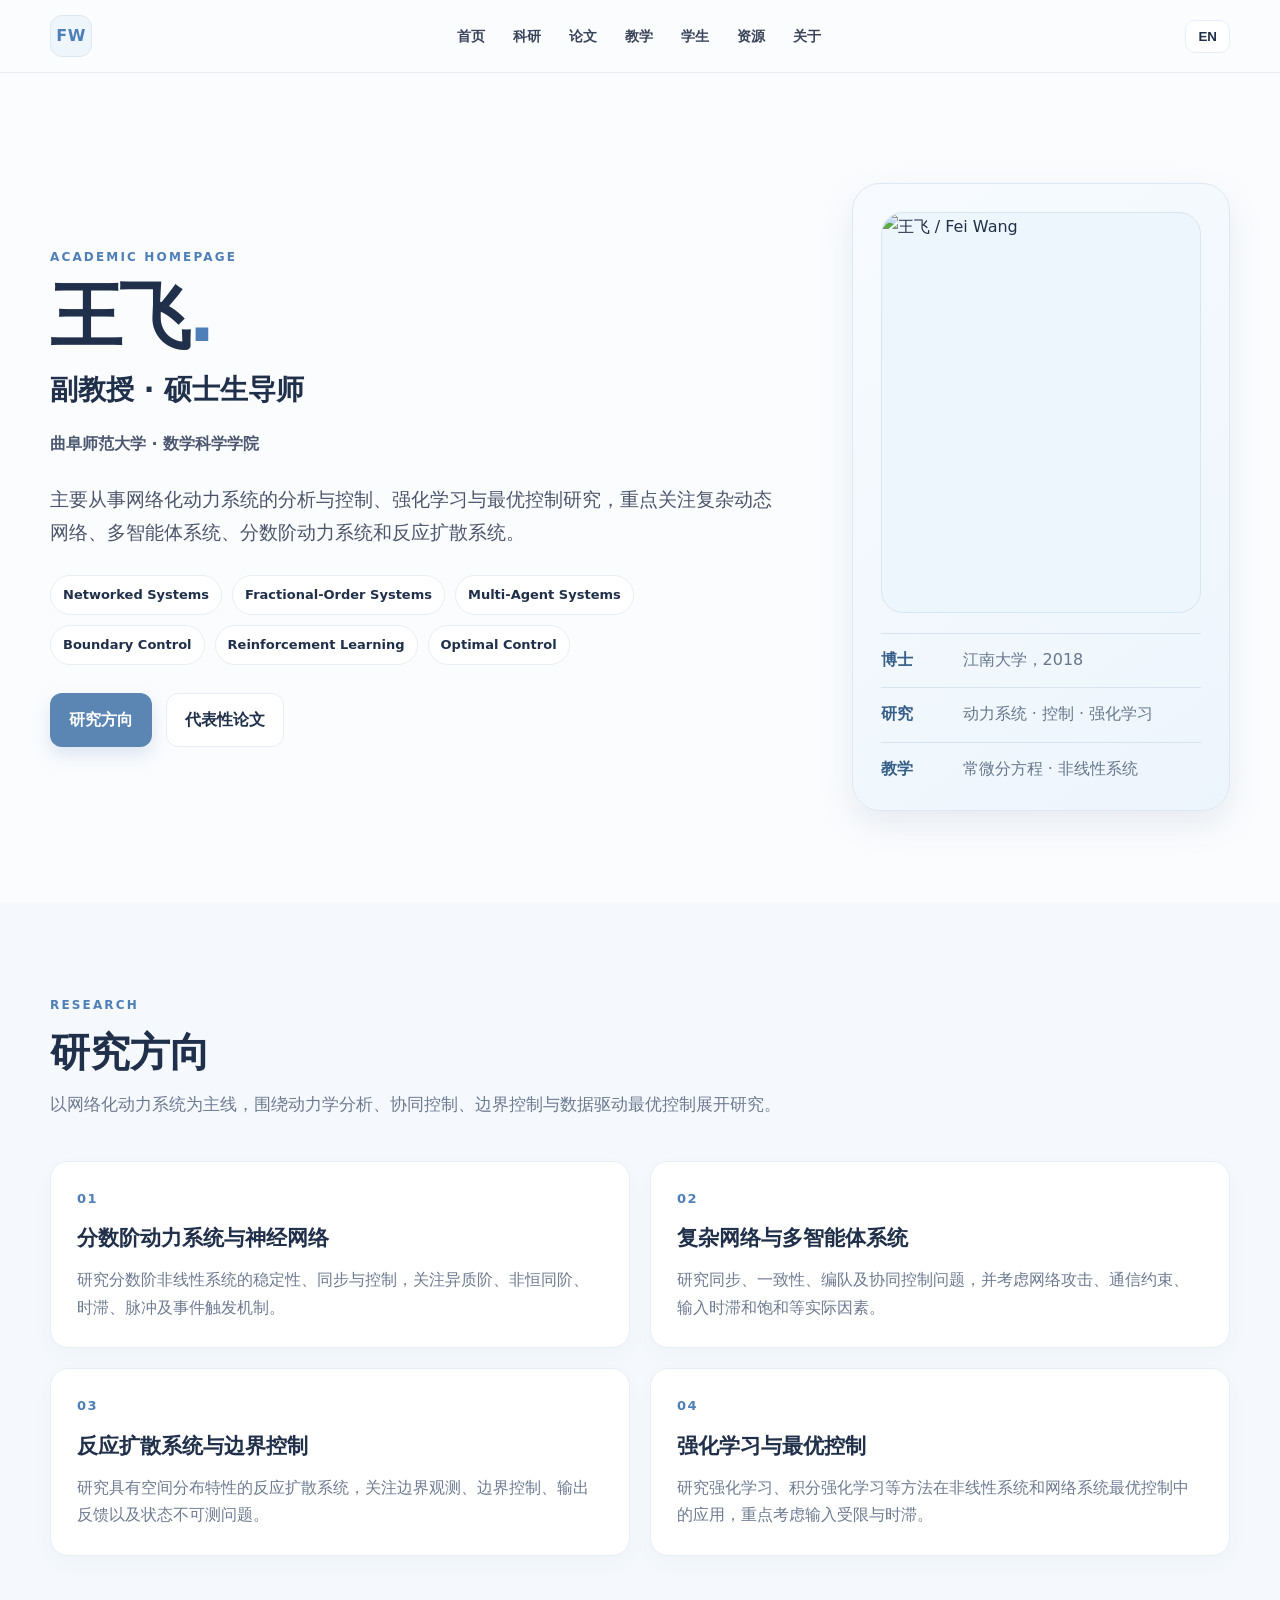
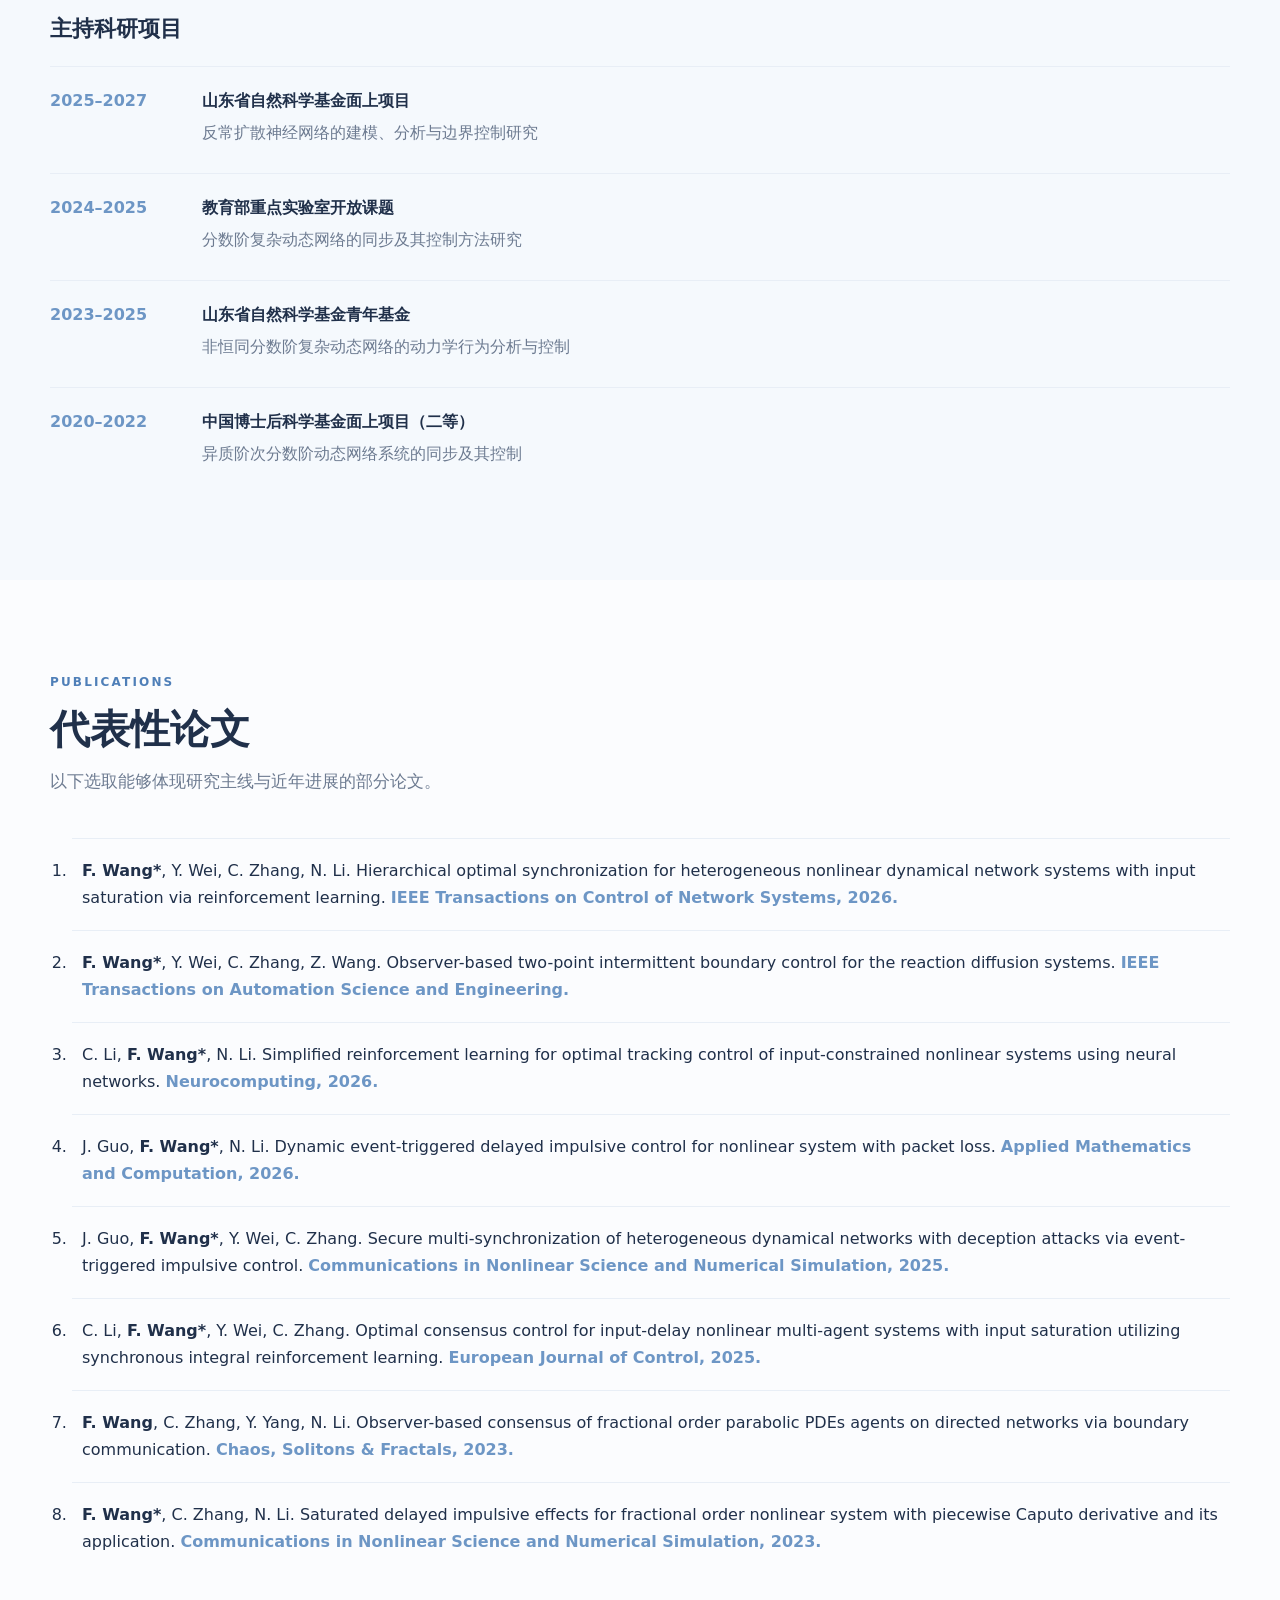
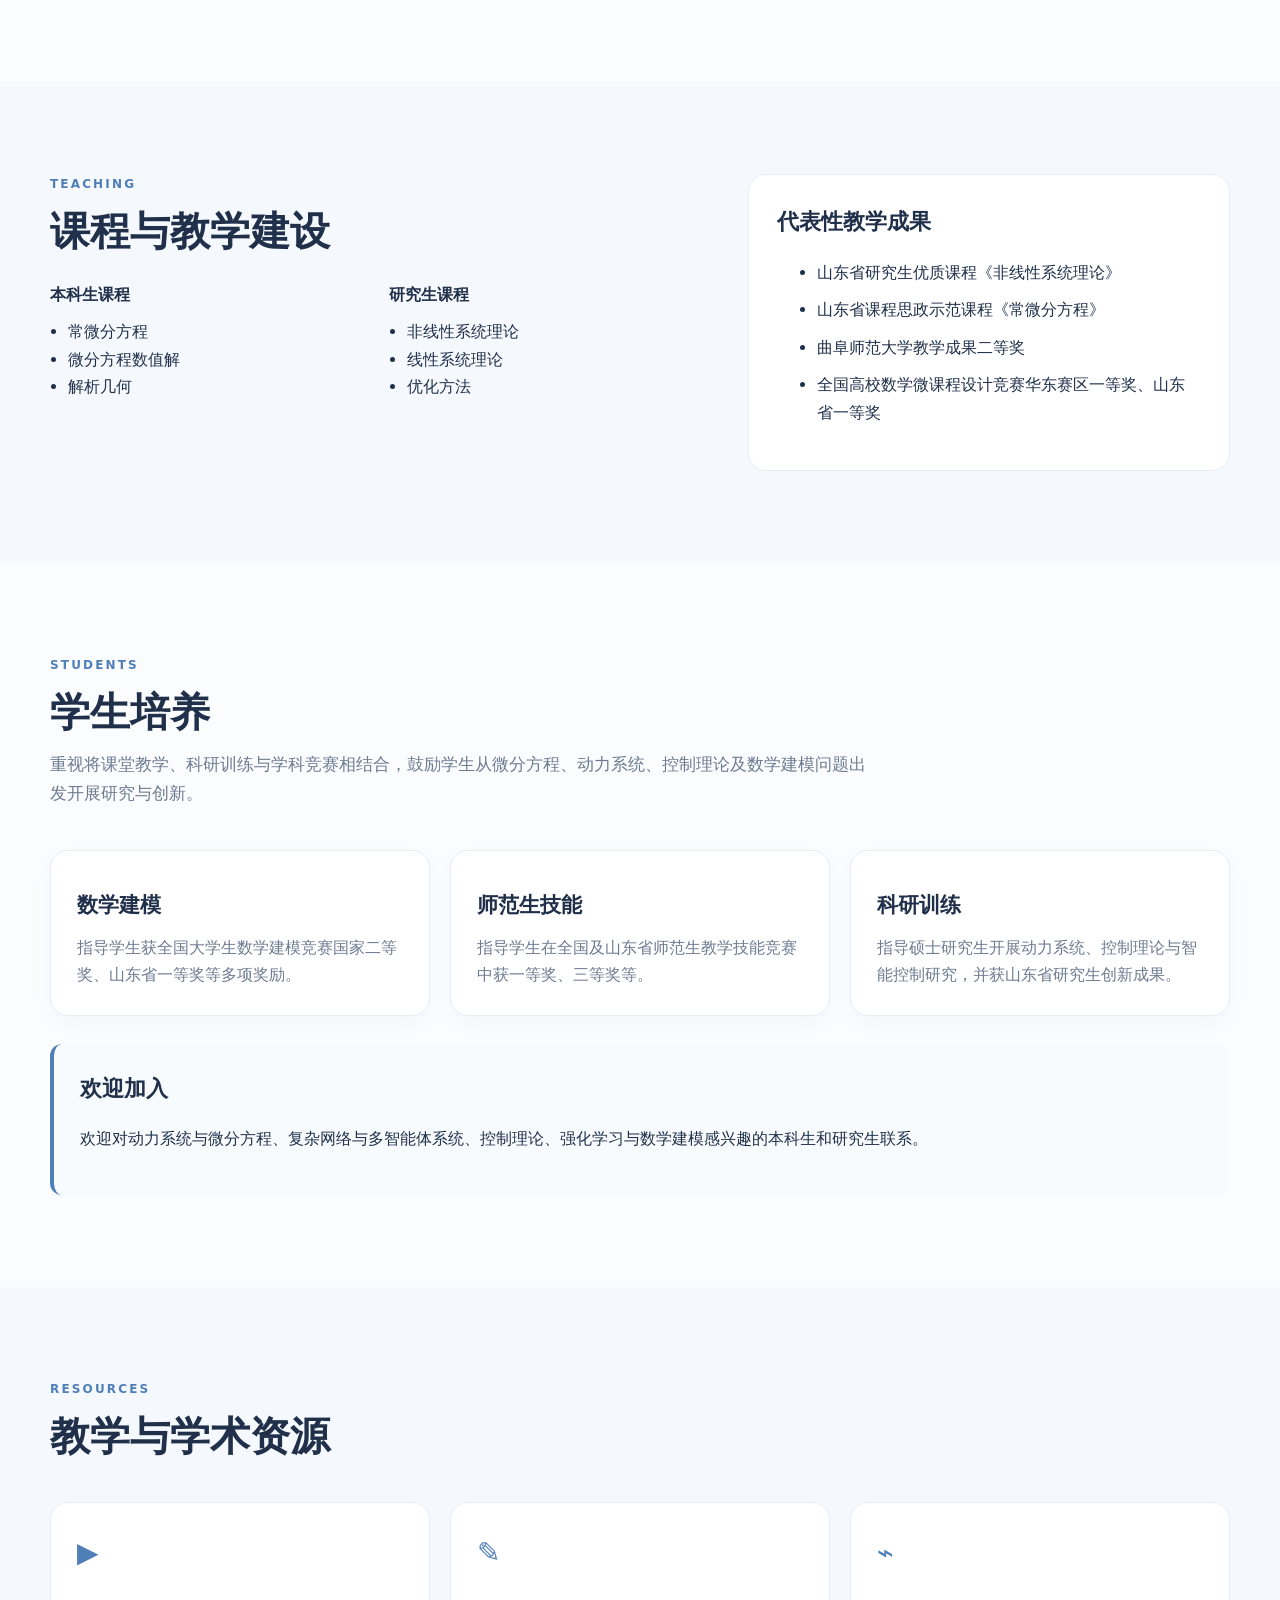
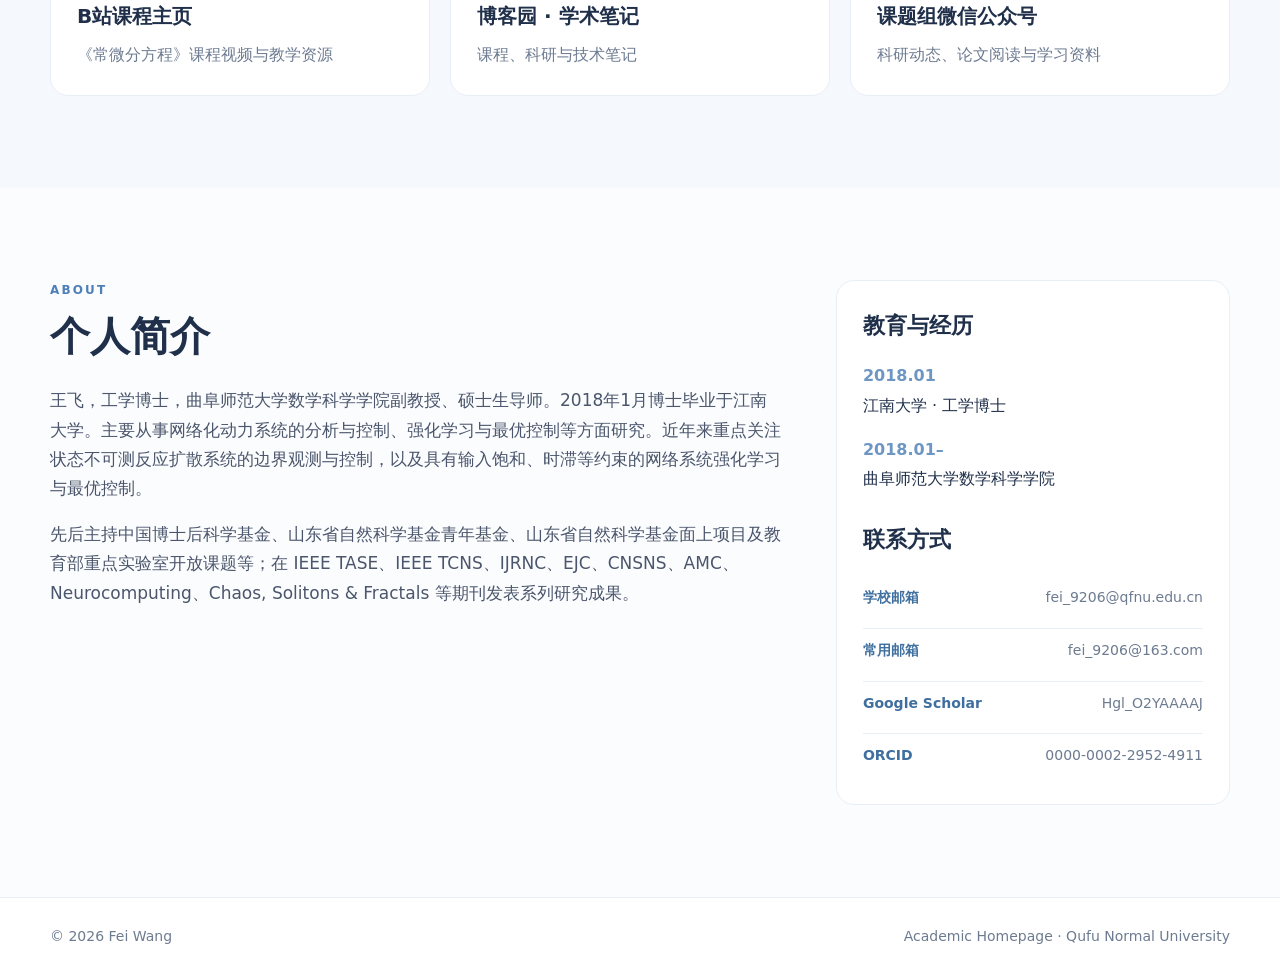
==== index.html @ 02f459d4 "Add files via upload" ====
<!DOCTYPE html>
<html lang="zh-CN">
<head>
  <meta charset="UTF-8" />
  <meta name="viewport" content="width=device-width, initial-scale=1.0" />
  <meta name="description" content="王飞（Fei Wang）个人学术主页，曲阜师范大学数学科学学院副教授、硕士生导师。研究方向包括网络化动力系统、分数阶系统、多智能体系统、反应扩散系统、强化学习与最优控制。" />
  <title>王飞 | Fei Wang — Academic Homepage</title>
  <link rel="stylesheet" href="style.css" />
</head>
<body>
  <header class="site-header">
    <div class="container nav-wrap">
      <a class="brand" href="#home">FW</a>
      <nav class="nav" id="nav">
        <a href="#home" data-zh="首页" data-en="Home">首页</a>
        <a href="#research" data-zh="科研" data-en="Research">科研</a>
        <a href="#publications" data-zh="论文" data-en="Publications">论文</a>
        <a href="#teaching" data-zh="教学" data-en="Teaching">教学</a>
        <a href="#students" data-zh="学生" data-en="Students">学生</a>
        <a href="#resources" data-zh="资源" data-en="Resources">资源</a>
        <a href="#about" data-zh="关于" data-en="About">关于</a>
      </nav>
      <div class="nav-actions">
        <button id="langBtn" class="lang-btn" aria-label="Switch language">EN</button>
        <button id="menuBtn" class="menu-btn" aria-label="Open menu">☰</button>
      </div>
    </div>
  </header>

  <main>
    <section id="home" class="hero section">
      <div class="container hero-grid">
        <div class="hero-copy">
          <div class="eyebrow" data-zh="Academic Homepage" data-en="Academic Homepage">Academic Homepage</div>
          <h1><span data-zh="王飞" data-en="Fei Wang">王飞</span><span class="dot">.</span></h1>
          <h2 data-zh="副教授 · 硕士生导师" data-en="Associate Professor · Master Supervisor">副教授 · 硕士生导师</h2>
          <p class="affiliation" data-zh="曲阜师范大学 · 数学科学学院" data-en="School of Mathematical Sciences · Qufu Normal University">曲阜师范大学 · 数学科学学院</p>
          <p class="lead" data-zh="主要从事网络化动力系统的分析与控制、强化学习与最优控制研究，重点关注复杂动态网络、多智能体系统、分数阶动力系统和反应扩散系统。" data-en="Research on analysis and control of networked dynamical systems, reinforcement learning, and optimal control, with emphasis on complex networks, multi-agent systems, fractional-order systems, and reaction-diffusion systems.">主要从事网络化动力系统的分析与控制、强化学习与最优控制研究，重点关注复杂动态网络、多智能体系统、分数阶动力系统和反应扩散系统。</p>
          <div class="tag-list">
            <span>Networked Systems</span><span>Fractional-Order Systems</span><span>Multi-Agent Systems</span><span>Boundary Control</span><span>Reinforcement Learning</span><span>Optimal Control</span>
          </div>
          <div class="hero-actions">
            <a class="btn primary" href="#research" data-zh="研究方向" data-en="Research">研究方向</a>
            <a class="btn ghost" href="#publications" data-zh="代表性论文" data-en="Selected Publications">代表性论文</a>
          </div>
        </div>
        <aside class="profile-card">
          <div class="portrait-wrap">
            <img class="portrait" src="assets/portrait.png" alt="王飞 / Fei Wang" />
          </div>
          <div class="quick-info">
            <div><strong data-zh="博士" data-en="Ph.D.">博士</strong><span data-zh="江南大学，2018" data-en="Jiangnan University, 2018">江南大学，2018</span></div>
            <div><strong data-zh="研究" data-en="Research">研究</strong><span data-zh="动力系统 · 控制 · 强化学习" data-en="Dynamics · Control · RL">动力系统 · 控制 · 强化学习</span></div>
            <div><strong data-zh="教学" data-en="Teaching">教学</strong><span data-zh="常微分方程 · 非线性系统" data-en="ODE · Nonlinear Systems">常微分方程 · 非线性系统</span></div>
          </div>
        </aside>
      </div>
    </section>

    <section id="research" class="section alt">
      <div class="container">
        <div class="section-head">
          <div class="eyebrow" data-zh="Research" data-en="Research">Research</div>
          <h3 data-zh="研究方向" data-en="Research Areas">研究方向</h3>
          <p data-zh="以网络化动力系统为主线，围绕动力学分析、协同控制、边界控制与数据驱动最优控制展开研究。" data-en="A unified research program centered on networked dynamical systems, spanning dynamical analysis, cooperative control, boundary control, and data-driven optimal control.">以网络化动力系统为主线，围绕动力学分析、协同控制、边界控制与数据驱动最优控制展开研究。</p>
        </div>
        <div class="cards research-cards">
          <article class="card"><div class="num">01</div><h4 data-zh="分数阶动力系统与神经网络" data-en="Fractional-Order Systems & Neural Networks">分数阶动力系统与神经网络</h4><p data-zh="研究分数阶非线性系统的稳定性、同步与控制，关注异质阶、非恒同阶、时滞、脉冲及事件触发机制。" data-en="Stability, synchronization and control of fractional-order nonlinear systems, including heterogeneous orders, delays, impulsive effects and event-triggered mechanisms.">研究分数阶非线性系统的稳定性、同步与控制，关注异质阶、非恒同阶、时滞、脉冲及事件触发机制。</p></article>
          <article class="card"><div class="num">02</div><h4 data-zh="复杂网络与多智能体系统" data-en="Complex Networks & Multi-Agent Systems">复杂网络与多智能体系统</h4><p data-zh="研究同步、一致性、编队及协同控制问题，并考虑网络攻击、通信约束、输入时滞和饱和等实际因素。" data-en="Synchronization, consensus, formation and cooperative control under cyber attacks, communication constraints, input delays and saturation.">研究同步、一致性、编队及协同控制问题，并考虑网络攻击、通信约束、输入时滞和饱和等实际因素。</p></article>
          <article class="card"><div class="num">03</div><h4 data-zh="反应扩散系统与边界控制" data-en="Reaction-Diffusion Systems & Boundary Control">反应扩散系统与边界控制</h4><p data-zh="研究具有空间分布特性的反应扩散系统，关注边界观测、边界控制、输出反馈以及状态不可测问题。" data-en="Boundary observation, control and output feedback for spatially distributed reaction-diffusion systems with unavailable states.">研究具有空间分布特性的反应扩散系统，关注边界观测、边界控制、输出反馈以及状态不可测问题。</p></article>
          <article class="card"><div class="num">04</div><h4 data-zh="强化学习与最优控制" data-en="Reinforcement Learning & Optimal Control">强化学习与最优控制</h4><p data-zh="研究强化学习、积分强化学习等方法在非线性系统和网络系统最优控制中的应用，重点考虑输入受限与时滞。" data-en="Reinforcement and integral reinforcement learning for optimal control of nonlinear and networked systems with practical constraints.">研究强化学习、积分强化学习等方法在非线性系统和网络系统最优控制中的应用，重点考虑输入受限与时滞。</p></article>
        </div>

        <div class="projects-block">
          <h4 data-zh="主持科研项目" data-en="Selected Projects as PI">主持科研项目</h4>
          <div class="timeline">
            <div class="timeline-item"><span>2025–2027</span><div><strong data-zh="山东省自然科学基金面上项目" data-en="Natural Science Foundation of Shandong Province (General Program)">山东省自然科学基金面上项目</strong><p data-zh="反常扩散神经网络的建模、分析与边界控制研究" data-en="Modeling, analysis and boundary control of anomalous-diffusion neural networks">反常扩散神经网络的建模、分析与边界控制研究</p></div></div>
            <div class="timeline-item"><span>2024–2025</span><div><strong data-zh="教育部重点实验室开放课题" data-en="Open Project of a MOE Key Laboratory">教育部重点实验室开放课题</strong><p data-zh="分数阶复杂动态网络的同步及其控制方法研究" data-en="Synchronization and control of fractional-order complex dynamical networks">分数阶复杂动态网络的同步及其控制方法研究</p></div></div>
            <div class="timeline-item"><span>2023–2025</span><div><strong data-zh="山东省自然科学基金青年基金" data-en="Natural Science Foundation of Shandong Province (Youth Program)">山东省自然科学基金青年基金</strong><p data-zh="非恒同分数阶复杂动态网络的动力学行为分析与控制" data-en="Dynamics and control of nonidentical fractional-order complex dynamical networks">非恒同分数阶复杂动态网络的动力学行为分析与控制</p></div></div>
            <div class="timeline-item"><span>2020–2022</span><div><strong data-zh="中国博士后科学基金面上项目（二等）" data-en="China Postdoctoral Science Foundation (General Program)">中国博士后科学基金面上项目（二等）</strong><p data-zh="异质阶次分数阶动态网络系统的同步及其控制" data-en="Synchronization and control of heterogeneous-order fractional dynamical networks">异质阶次分数阶动态网络系统的同步及其控制</p></div></div>
          </div>
        </div>
      </div>
    </section>

    <section id="publications" class="section">
      <div class="container">
        <div class="section-head">
          <div class="eyebrow" data-zh="Publications" data-en="Publications">Publications</div>
          <h3 data-zh="代表性论文" data-en="Selected Publications">代表性论文</h3>
          <p data-zh="以下选取能够体现研究主线与近年进展的部分论文。" data-en="A selected set of publications highlighting the main research trajectory and recent developments.">以下选取能够体现研究主线与近年进展的部分论文。</p>
        </div>
        <ol class="pub-list">
          <li><strong>F. Wang*</strong>, Y. Wei, C. Zhang, N. Li. <em>Hierarchical optimal synchronization for heterogeneous nonlinear dynamical network systems with input saturation via reinforcement learning.</em> <span>IEEE Transactions on Control of Network Systems, 2026.</span></li>
          <li><strong>F. Wang*</strong>, Y. Wei, C. Zhang, Z. Wang. <em>Observer-based two-point intermittent boundary control for the reaction diffusion systems.</em> <span>IEEE Transactions on Automation Science and Engineering.</span></li>
          <li>C. Li, <strong>F. Wang*</strong>, N. Li. <em>Simplified reinforcement learning for optimal tracking control of input-constrained nonlinear systems using neural networks.</em> <span>Neurocomputing, 2026.</span></li>
          <li>J. Guo, <strong>F. Wang*</strong>, N. Li. <em>Dynamic event-triggered delayed impulsive control for nonlinear system with packet loss.</em> <span>Applied Mathematics and Computation, 2026.</span></li>
          <li>J. Guo, <strong>F. Wang*</strong>, Y. Wei, C. Zhang. <em>Secure multi-synchronization of heterogeneous dynamical networks with deception attacks via event-triggered impulsive control.</em> <span>Communications in Nonlinear Science and Numerical Simulation, 2025.</span></li>
          <li>C. Li, <strong>F. Wang*</strong>, Y. Wei, C. Zhang. <em>Optimal consensus control for input-delay nonlinear multi-agent systems with input saturation utilizing synchronous integral reinforcement learning.</em> <span>European Journal of Control, 2025.</span></li>
          <li><strong>F. Wang</strong>, C. Zhang, Y. Yang, N. Li. <em>Observer-based consensus of fractional order parabolic PDEs agents on directed networks via boundary communication.</em> <span>Chaos, Solitons & Fractals, 2023.</span></li>
          <li><strong>F. Wang*</strong>, C. Zhang, N. Li. <em>Saturated delayed impulsive effects for fractional order nonlinear system with piecewise Caputo derivative and its application.</em> <span>Communications in Nonlinear Science and Numerical Simulation, 2023.</span></li>
        </ol>
      </div>
    </section>

    <section id="teaching" class="section alt">
      <div class="container teaching-grid">
        <div>
          <div class="section-head compact"><div class="eyebrow" data-zh="Teaching" data-en="Teaching">Teaching</div><h3 data-zh="课程与教学建设" data-en="Courses & Teaching Development">课程与教学建设</h3></div>
          <div class="course-columns">
            <div><h4 data-zh="本科生课程" data-en="Undergraduate">本科生课程</h4><ul><li data-zh="常微分方程" data-en="Ordinary Differential Equations">常微分方程</li><li data-zh="微分方程数值解" data-en="Numerical Methods for Differential Equations">微分方程数值解</li><li data-zh="解析几何" data-en="Analytic Geometry">解析几何</li></ul></div>
            <div><h4 data-zh="研究生课程" data-en="Graduate">研究生课程</h4><ul><li data-zh="非线性系统理论" data-en="Nonlinear Systems Theory">非线性系统理论</li><li data-zh="线性系统理论" data-en="Linear Systems Theory">线性系统理论</li><li data-zh="优化方法" data-en="Optimization Methods">优化方法</li></ul></div>
          </div>
        </div>
        <div class="highlight-panel">
          <h4 data-zh="代表性教学成果" data-en="Selected Teaching Achievements">代表性教学成果</h4>
          <ul>
            <li data-zh="山东省研究生优质课程《非线性系统理论》" data-en="Shandong Provincial High-Quality Graduate Course: Nonlinear Systems Theory">山东省研究生优质课程《非线性系统理论》</li>
            <li data-zh="山东省课程思政示范课程《常微分方程》" data-en="Shandong Provincial Curriculum Ideological and Political Education Demonstration Course: Ordinary Differential Equations">山东省课程思政示范课程《常微分方程》</li>
            <li data-zh="曲阜师范大学教学成果二等奖" data-en="Second Prize, Teaching Achievement Award, Qufu Normal University">曲阜师范大学教学成果二等奖</li>
            <li data-zh="全国高校数学微课程设计竞赛华东赛区一等奖、山东省一等奖" data-en="First Prize, East China Division & Shandong Province, National College Mathematics Micro-Course Design Competition">全国高校数学微课程设计竞赛华东赛区一等奖、山东省一等奖</li>
          </ul>
        </div>
      </div>
    </section>

    <section id="students" class="section">
      <div class="container">
        <div class="section-head"><div class="eyebrow" data-zh="Students" data-en="Students">Students</div><h3 data-zh="学生培养" data-en="Student Mentoring">学生培养</h3><p data-zh="重视将课堂教学、科研训练与学科竞赛相结合，鼓励学生从微分方程、动力系统、控制理论及数学建模问题出发开展研究与创新。" data-en="Student mentoring integrates coursework, research training and competitions, encouraging students to explore problems in differential equations, dynamical systems, control theory and mathematical modeling.">重视将课堂教学、科研训练与学科竞赛相结合，鼓励学生从微分方程、动力系统、控制理论及数学建模问题出发开展研究与创新。</p></div>
        <div class="cards student-cards">
          <article class="card"><h4 data-zh="数学建模" data-en="Mathematical Modeling">数学建模</h4><p data-zh="指导学生获全国大学生数学建模竞赛国家二等奖、山东省一等奖等多项奖励。" data-en="Supervised students receiving national and provincial awards in the China Undergraduate Mathematical Contest in Modeling.">指导学生获全国大学生数学建模竞赛国家二等奖、山东省一等奖等多项奖励。</p></article>
          <article class="card"><h4 data-zh="师范生技能" data-en="Teaching Skills">师范生技能</h4><p data-zh="指导学生在全国及山东省师范生教学技能竞赛中获一等奖、三等奖等。" data-en="Supervised students receiving awards in national and Shandong teaching-skills competitions for normal-university students.">指导学生在全国及山东省师范生教学技能竞赛中获一等奖、三等奖等。</p></article>
          <article class="card"><h4 data-zh="科研训练" data-en="Research Training">科研训练</h4><p data-zh="指导硕士研究生开展动力系统、控制理论与智能控制研究，并获山东省研究生创新成果。" data-en="Mentoring graduate students in dynamical systems, control theory and intelligent control, including a Shandong graduate innovation achievement.">指导硕士研究生开展动力系统、控制理论与智能控制研究，并获山东省研究生创新成果。</p></article>
        </div>
        <div class="prospective">
          <h4 data-zh="欢迎加入" data-en="Prospective Students">欢迎加入</h4>
          <p data-zh="欢迎对动力系统与微分方程、复杂网络与多智能体系统、控制理论、强化学习与数学建模感兴趣的本科生和研究生联系。" data-en="Undergraduate and graduate students interested in dynamical systems, differential equations, complex networks, multi-agent systems, control theory, reinforcement learning and mathematical modeling are welcome to get in touch.">欢迎对动力系统与微分方程、复杂网络与多智能体系统、控制理论、强化学习与数学建模感兴趣的本科生和研究生联系。</p>
        </div>
      </div>
    </section>

    <section id="resources" class="section alt">
      <div class="container">
        <div class="section-head"><div class="eyebrow" data-zh="Resources" data-en="Resources">Resources</div><h3 data-zh="教学与学术资源" data-en="Teaching & Academic Resources">教学与学术资源</h3></div>
        <div class="resource-grid">
          <a class="resource-card" href="https://space.bilibili.com/259471343" target="_blank" rel="noopener"><div class="resource-icon">▶</div><h4 data-zh="B站课程主页" data-en="Bilibili Course Page">B站课程主页</h4><p data-zh="《常微分方程》课程视频与教学资源" data-en="Ordinary Differential Equations course videos and teaching resources">《常微分方程》课程视频与教学资源</p></a>
          <a class="resource-card" href="https://www.cnblogs.com/wf920615/" target="_blank" rel="noopener"><div class="resource-icon">✎</div><h4 data-zh="博客园 · 学术笔记" data-en="Cnblogs · Academic Notes">博客园 · 学术笔记</h4><p data-zh="课程、科研与技术笔记" data-en="Teaching, research and technical notes">课程、科研与技术笔记</p></a>
          <button class="resource-card button-card" id="qrBtn"><div class="resource-icon">⌁</div><h4 data-zh="课题组微信公众号" data-en="Research Group WeChat">课题组微信公众号</h4><p data-zh="科研动态、论文阅读与学习资料" data-en="Group news, paper reading and learning materials">科研动态、论文阅读与学习资料</p></button>
        </div>
      </div>
    </section>

    <section id="about" class="section">
      <div class="container about-grid">
        <div>
          <div class="section-head compact"><div class="eyebrow" data-zh="About" data-en="About">About</div><h3 data-zh="个人简介" data-en="Biography">个人简介</h3></div>
          <p data-zh="王飞，工学博士，曲阜师范大学数学科学学院副教授、硕士生导师。2018年1月博士毕业于江南大学。主要从事网络化动力系统的分析与控制、强化学习与最优控制等方面研究。近年来重点关注状态不可测反应扩散系统的边界观测与控制，以及具有输入饱和、时滞等约束的网络系统强化学习与最优控制。" data-en="Fei Wang received his Ph.D. degree in Engineering from Jiangnan University in January 2018. He is currently an Associate Professor and Master Supervisor with the School of Mathematical Sciences, Qufu Normal University. His research focuses on analysis and control of networked dynamical systems, reinforcement learning and optimal control, with recent emphasis on observer-based boundary control of reaction-diffusion systems with unavailable states and reinforcement-learning-based optimal control under input constraints and delays.">王飞，工学博士，曲阜师范大学数学科学学院副教授、硕士生导师。2018年1月博士毕业于江南大学。主要从事网络化动力系统的分析与控制、强化学习与最优控制等方面研究。近年来重点关注状态不可测反应扩散系统的边界观测与控制，以及具有输入饱和、时滞等约束的网络系统强化学习与最优控制。</p>
          <p data-zh="先后主持中国博士后科学基金、山东省自然科学基金青年基金、山东省自然科学基金面上项目及教育部重点实验室开放课题等；在 IEEE TASE、IEEE TCNS、IJRNC、EJC、CNSNS、AMC、Neurocomputing、Chaos, Solitons & Fractals 等期刊发表系列研究成果。" data-en="He has served as PI for projects supported by the China Postdoctoral Science Foundation, the Natural Science Foundation of Shandong Province, and a MOE Key Laboratory. His work has appeared in IEEE TASE, IEEE TCNS, IJRNC, EJC, CNSNS, AMC, Neurocomputing, Chaos, Solitons & Fractals, and other journals.">先后主持中国博士后科学基金、山东省自然科学基金青年基金、山东省自然科学基金面上项目及教育部重点实验室开放课题等；在 IEEE TASE、IEEE TCNS、IJRNC、EJC、CNSNS、AMC、Neurocomputing、Chaos, Solitons & Fractals 等期刊发表系列研究成果。</p>
        </div>
        <aside class="about-side">
          <h4 data-zh="教育与经历" data-en="Education & Experience">教育与经历</h4>
          <div class="mini-timeline"><div><span>2018.01</span><p data-zh="江南大学 · 工学博士" data-en="Ph.D. in Engineering · Jiangnan University">江南大学 · 工学博士</p></div><div><span>2018.01–</span><p data-zh="曲阜师范大学数学科学学院" data-en="School of Mathematical Sciences, Qufu Normal University">曲阜师范大学数学科学学院</p></div></div>
          <h4 data-zh="联系方式" data-en="Contact">联系方式</h4>
          <div class="contact-list">
            <a href="mailto:fei_9206@qfnu.edu.cn"><strong data-zh="学校邮箱" data-en="University Email">学校邮箱</strong><span>fei_9206@qfnu.edu.cn</span></a>
            <a href="mailto:fei_9206@163.com"><strong data-zh="常用邮箱" data-en="Email">常用邮箱</strong><span>fei_9206@163.com</span></a>
            <a href="https://scholar.google.com/citations?user=Hgl_O2YAAAAJ&hl=zh-CN" target="_blank" rel="noopener"><strong>Google Scholar</strong><span>Hgl_O2YAAAAJ</span></a>
            <a href="https://orcid.org/0000-0002-2952-4911" target="_blank" rel="noopener"><strong>ORCID</strong><span>0000-0002-2952-4911</span></a>
          </div>
        </aside>
      </div>
    </section>
  </main>

  <footer class="footer">
    <div class="container footer-row">
      <span>© <span id="year"></span> Fei Wang</span>
      <span data-zh="Academic Homepage · Qufu Normal University" data-en="Academic Homepage · Qufu Normal University">Academic Homepage · Qufu Normal University</span>
    </div>
  </footer>

  <div id="qrModal" class="modal" aria-hidden="true">
    <div class="modal-backdrop" data-close="true"></div>
    <div class="modal-card" role="dialog" aria-modal="true" aria-labelledby="qrTitle">
      <button class="modal-close" id="modalClose" aria-label="Close">×</button>
      <h4 id="qrTitle" data-zh="课题组微信公众号" data-en="Research Group WeChat">课题组微信公众号</h4>
      <img src="assets/wechat_qr.png" alt="课题组微信公众号二维码" />
      <p data-zh="微信扫码关注" data-en="Scan with WeChat to follow">微信扫码关注</p>
    </div>
  </div>

  <script src="script.js"></script>
</body>
</html>
---- style.css ----
:root{--bg:#fbfcfe;--surface:#ffffff;--text:#20304a;--muted:#6d7b91;--line:#e8eef6;--accent:#4f7fb8;--accent2:#6d96c5;--soft:#eef5fb;--soft2:#f6f9fd;--shadow:0 14px 34px rgba(53,89,128,.10);--radius:18px;--max:1180px}
*{box-sizing:border-box}html{scroll-behavior:smooth}body{margin:0;font-family:Inter,"PingFang SC","Microsoft YaHei",system-ui,-apple-system,BlinkMacSystemFont,"Segoe UI",sans-serif;color:var(--text);background:var(--bg);line-height:1.72}a{text-decoration:none;color:inherit}.container{width:min(var(--max),calc(100% - 40px));margin:auto}.site-header{position:sticky;top:0;z-index:50;background:rgba(251,252,254,.92);backdrop-filter:blur(12px);border-bottom:1px solid rgba(230,233,240,.8)}.nav-wrap{height:72px;display:flex;align-items:center;justify-content:space-between}.brand{display:grid;place-items:center;width:42px;height:42px;border-radius:12px;background:var(--soft);color:var(--accent);border:1px solid #dce8f4;font-weight:800;letter-spacing:.5px}.nav{display:flex;gap:28px;font-size:14px;font-weight:600}.nav a{color:#39445a;position:relative}.nav a:after{content:"";position:absolute;left:0;right:100%;bottom:-8px;height:2px;background:var(--accent);transition:.2s}.nav a:hover:after{right:0}.nav-actions{display:flex;align-items:center;gap:10px}.lang-btn,.menu-btn{border:1px solid var(--line);background:#fff;border-radius:10px;padding:8px 12px;font-weight:700;color:var(--text);cursor:pointer}.menu-btn{display:none}.section{padding:92px 0}.alt{background:#f5f9fd}.hero{padding-top:110px}.hero-grid{display:grid;grid-template-columns:1.45fr .75fr;gap:70px;align-items:center}.eyebrow{text-transform:uppercase;letter-spacing:.18em;font-size:12px;font-weight:800;color:var(--accent);margin-bottom:12px}.hero h1{font-size:72px;line-height:1;margin:0 0 14px;letter-spacing:-.04em}.dot{color:var(--accent)}.hero h2{font-size:28px;margin:0 0 6px}.affiliation{font-weight:600;color:#4d5870}.lead{font-size:19px;color:#4b566c;max-width:800px;margin:26px 0}.tag-list{display:flex;flex-wrap:wrap;gap:10px}.tag-list span{padding:8px 12px;border:1px solid var(--line);background:#fff;border-radius:999px;font-size:13px;font-weight:600}.hero-actions{display:flex;gap:14px;margin-top:28px}.btn{display:inline-flex;align-items:center;justify-content:center;border-radius:12px;padding:12px 18px;font-weight:700;border:1px solid transparent}.btn.primary{background:#5b86b4;color:#fff;box-shadow:0 8px 18px rgba(79,127,184,.18)}.btn.ghost{border-color:var(--line);background:#fff}.profile-card{background:linear-gradient(145deg,#f7fbff,#edf5fc);border:1px solid #dce8f4;border-radius:28px;padding:28px;box-shadow:var(--shadow);color:var(--text)}.portrait-placeholder{height:300px;border-radius:22px;background:radial-gradient(circle at 30% 20%,#ffffff,#dfeefa 62%,#d3e5f5);display:grid;place-items:center;font-size:86px;font-weight:800;letter-spacing:-.06em;color:#5f86ad;border:1px solid #d7e6f3}.quick-info{margin-top:20px;display:grid;gap:14px}.quick-info div{display:grid;grid-template-columns:72px 1fr;gap:10px;padding-top:12px;border-top:1px solid #d7e4f0}.quick-info strong{color:#355f89}.quick-info span{color:#66778d}.section-head{max-width:820px;margin-bottom:42px}.section-head.compact{margin-bottom:26px}.section-head h3{font-size:40px;line-height:1.2;margin:0 0 14px}.section-head p{color:var(--muted);font-size:17px;margin:0}.cards{display:grid;gap:20px}.research-cards{grid-template-columns:repeat(2,1fr)}.card{background:#fff;border:1px solid var(--line);border-radius:var(--radius);padding:26px;box-shadow:0 8px 20px rgba(60,92,128,.035)}.card .num{font-weight:800;color:var(--accent);font-size:13px;letter-spacing:.12em}.card h4{font-size:21px;margin:10px 0}.card p{margin:0;color:var(--muted)}.projects-block{margin-top:54px}.projects-block h4,.highlight-panel h4,.prospective h4,.about-side h4{font-size:22px;margin:0 0 18px}.timeline{display:grid;gap:6px}.timeline-item{display:grid;grid-template-columns:130px 1fr;gap:22px;padding:20px 0;border-top:1px solid var(--line)}.timeline-item>span{font-weight:800;color:var(--accent2)}.timeline-item p{margin:5px 0 0;color:var(--muted)}.pub-list{display:grid;gap:0;padding-left:22px}.pub-list li{padding:18px 0 18px 10px;border-top:1px solid var(--line)}.pub-list em{font-style:normal}.pub-list span{color:var(--accent2);font-weight:700}.teaching-grid{display:grid;grid-template-columns:1.15fr .85fr;gap:46px;align-items:start}.course-columns{display:grid;grid-template-columns:1fr 1fr;gap:26px}.course-columns h4{margin:0 0 10px}.course-columns ul{margin:0;padding-left:18px}.highlight-panel{background:#fff;border:1px solid var(--line);border-radius:var(--radius);padding:28px}.highlight-panel li{margin:10px 0}.student-cards{grid-template-columns:repeat(3,1fr)}.prospective{margin-top:28px;padding:26px;border-left:4px solid var(--accent);background:#f8fbfe;border-radius:12px}.resource-grid{display:grid;grid-template-columns:repeat(3,1fr);gap:20px}.resource-card{border:1px solid var(--line);background:#fff;border-radius:var(--radius);padding:26px;text-align:left;cursor:pointer;transition:.2s;min-height:180px}.resource-card:hover{transform:translateY(-3px);box-shadow:var(--shadow)}.button-card{font:inherit;color:inherit}.resource-icon{font-size:28px;margin-bottom:22px;color:var(--accent)}.resource-card h4{font-size:20px;margin:0 0 8px}.resource-card p{margin:0;color:var(--muted)}.about-grid{display:grid;grid-template-columns:1.3fr .7fr;gap:54px}.about-grid>div>p{font-size:17px;color:#4b566c}.about-side{background:#fff;border:1px solid var(--line);border-radius:var(--radius);padding:26px;height:max-content}.mini-timeline{display:grid;gap:16px;margin-bottom:28px}.mini-timeline span{display:block;color:var(--accent2);font-weight:800}.mini-timeline p{margin:2px 0 0}.muted{color:var(--muted)}.footer{padding:26px 0;border-top:1px solid var(--line);background:#fff}.footer-row{display:flex;justify-content:space-between;color:var(--muted);font-size:14px}.modal{position:fixed;inset:0;display:none;z-index:100}.modal.open{display:grid;place-items:center}.modal-backdrop{position:absolute;inset:0;background:rgba(10,15,25,.58)}.modal-card{position:relative;background:#fff;border-radius:22px;padding:28px;width:min(420px,calc(100% - 36px));text-align:center;box-shadow:var(--shadow)}.modal-card img{width:100%;max-width:320px;border-radius:16px}.modal-close{position:absolute;right:14px;top:10px;border:0;background:transparent;font-size:28px;cursor:pointer}.modal-card h4{font-size:22px;margin:0 0 16px}.modal-card p{margin:12px 0 0;color:var(--muted)}
@media(max-width:900px){.nav{position:absolute;left:20px;right:20px;top:78px;display:none;flex-direction:column;background:#fff;padding:18px;border:1px solid var(--line);border-radius:14px;box-shadow:var(--shadow)}.nav.open{display:flex}.menu-btn{display:inline-block}.hero-grid,.teaching-grid,.about-grid{grid-template-columns:1fr}.profile-card{max-width:520px}.research-cards,.student-cards,.resource-grid{grid-template-columns:1fr}.hero h1{font-size:58px}.course-columns{grid-template-columns:1fr 1fr}.section{padding:72px 0}}
@media(max-width:560px){.container{width:min(var(--max),calc(100% - 28px))}.hero{padding-top:84px}.hero h1{font-size:48px}.hero h2{font-size:23px}.lead{font-size:17px}.section-head h3{font-size:32px}.course-columns{grid-template-columns:1fr}.timeline-item{grid-template-columns:1fr;gap:6px}.footer-row{flex-direction:column;gap:6px}.portrait-placeholder{height:240px}.nav-wrap{height:64px}}

.contact-list{display:grid;gap:10px}.contact-list a{display:grid;grid-template-columns:110px 1fr;gap:12px;padding:10px 0;border-top:1px solid var(--line)}.contact-list a:first-child{border-top:0}.contact-list strong{color:#3f6f9e}.contact-list span{color:var(--muted);overflow-wrap:anywhere}.contact-list a:hover span{color:var(--accent)}

/* Portrait */
.portrait-wrap{border-radius:22px;overflow:hidden;border:1px solid #d7e6f3;background:#eef6fd;aspect-ratio:4/5}
.portrait{display:block;width:100%;height:100%;object-fit:cover;object-position:center 36%}

/* About / contact refinements */
.about-side{min-width:0}
.contact-list{display:grid;gap:8px}
.contact-list a{display:flex;align-items:flex-start;justify-content:space-between;gap:18px;padding:11px 0;border-top:1px solid var(--line)}
.contact-list a:first-child{border-top:0}
.contact-list strong{flex:0 0 auto;color:#3f6f9e;font-size:14px;line-height:1.55}
.contact-list span{min-width:0;color:var(--muted);font-size:14px;line-height:1.55;text-align:right;overflow-wrap:anywhere;word-break:break-word}
.contact-list a:hover span{color:var(--accent)}

@media(max-width:1080px){
  .about-grid{grid-template-columns:1.12fr .88fr;gap:36px}
  .contact-list a{display:block}
  .contact-list strong{display:block;margin-bottom:2px}
  .contact-list span{text-align:left;display:block}
}
@media(max-width:900px){
  .about-grid{grid-template-columns:1fr}
  .about-side{max-width:none}
  .contact-list{grid-template-columns:repeat(2,minmax(0,1fr));gap:0 22px}
  .contact-list a{display:block}
  .contact-list a:nth-child(2){border-top:0}
}
@media(max-width:620px){
  .contact-list{grid-template-columns:1fr}
  .contact-list a:nth-child(2){border-top:1px solid var(--line)}
}
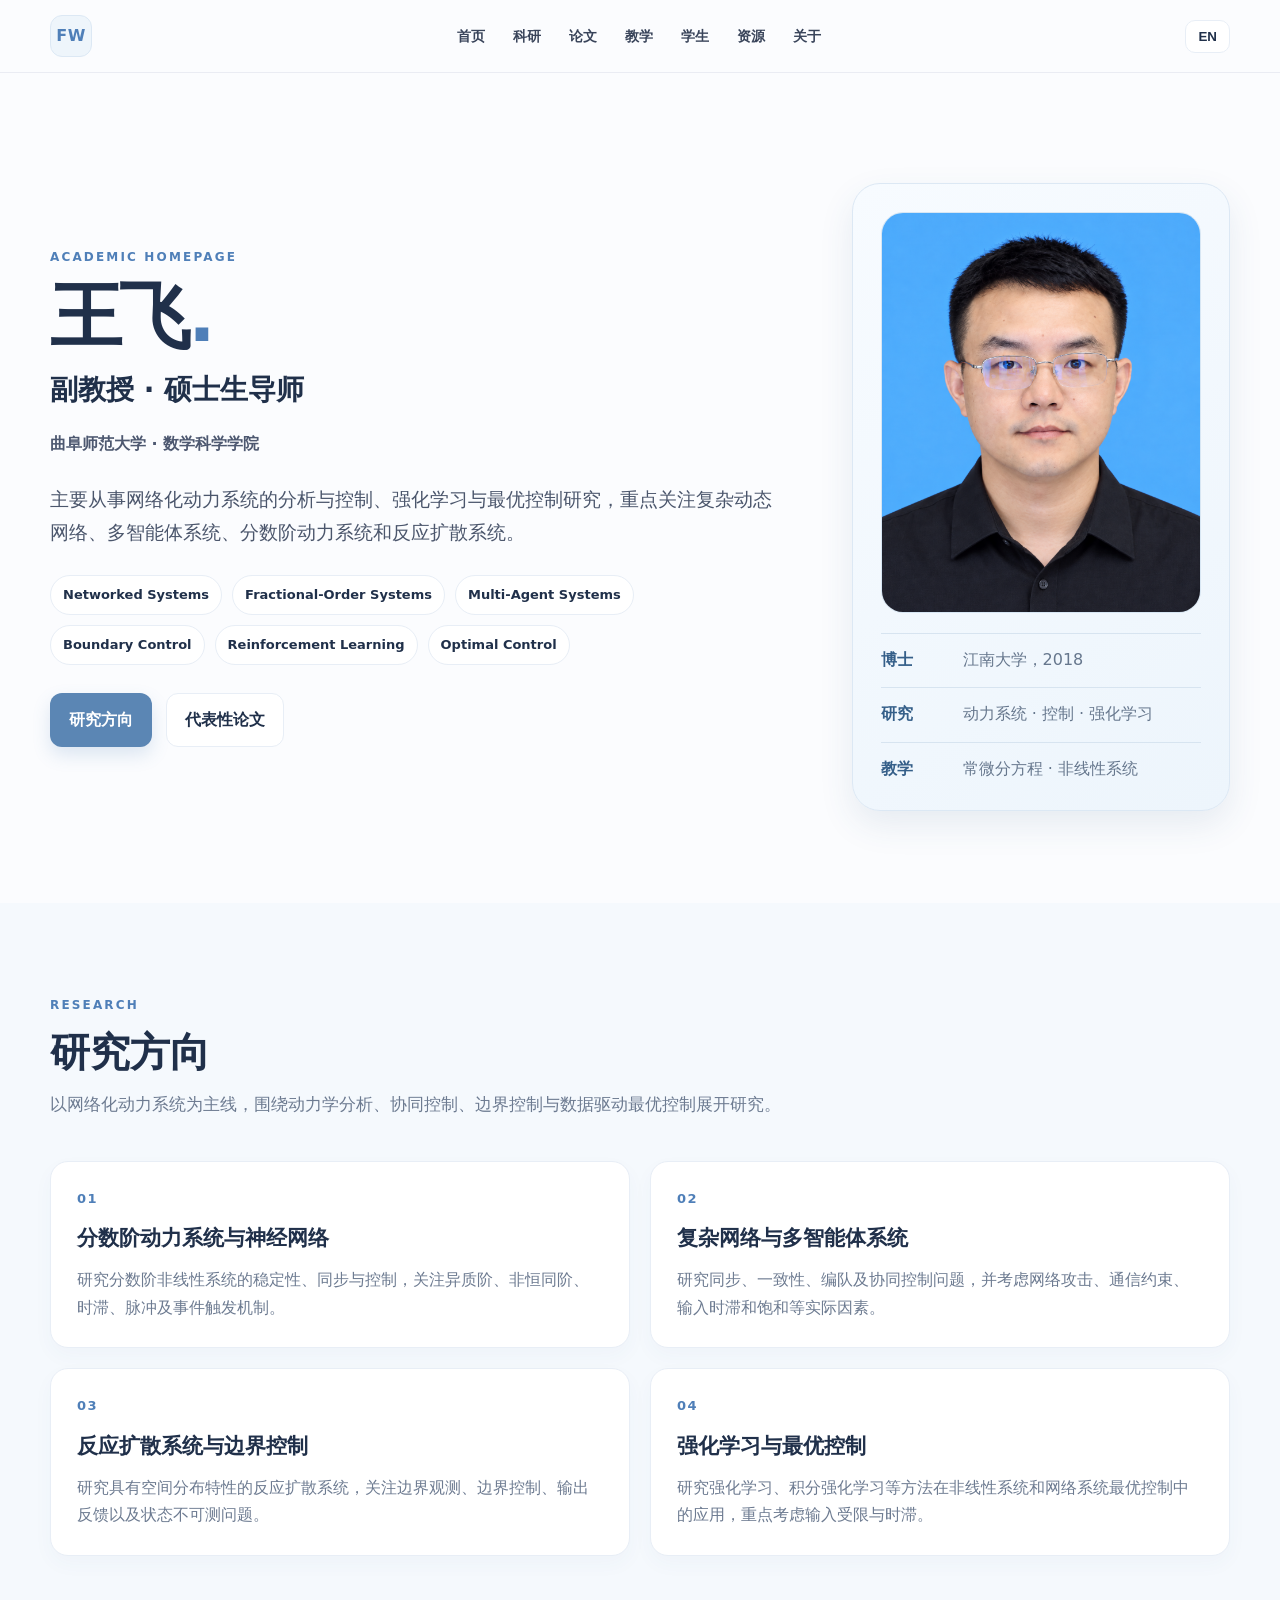
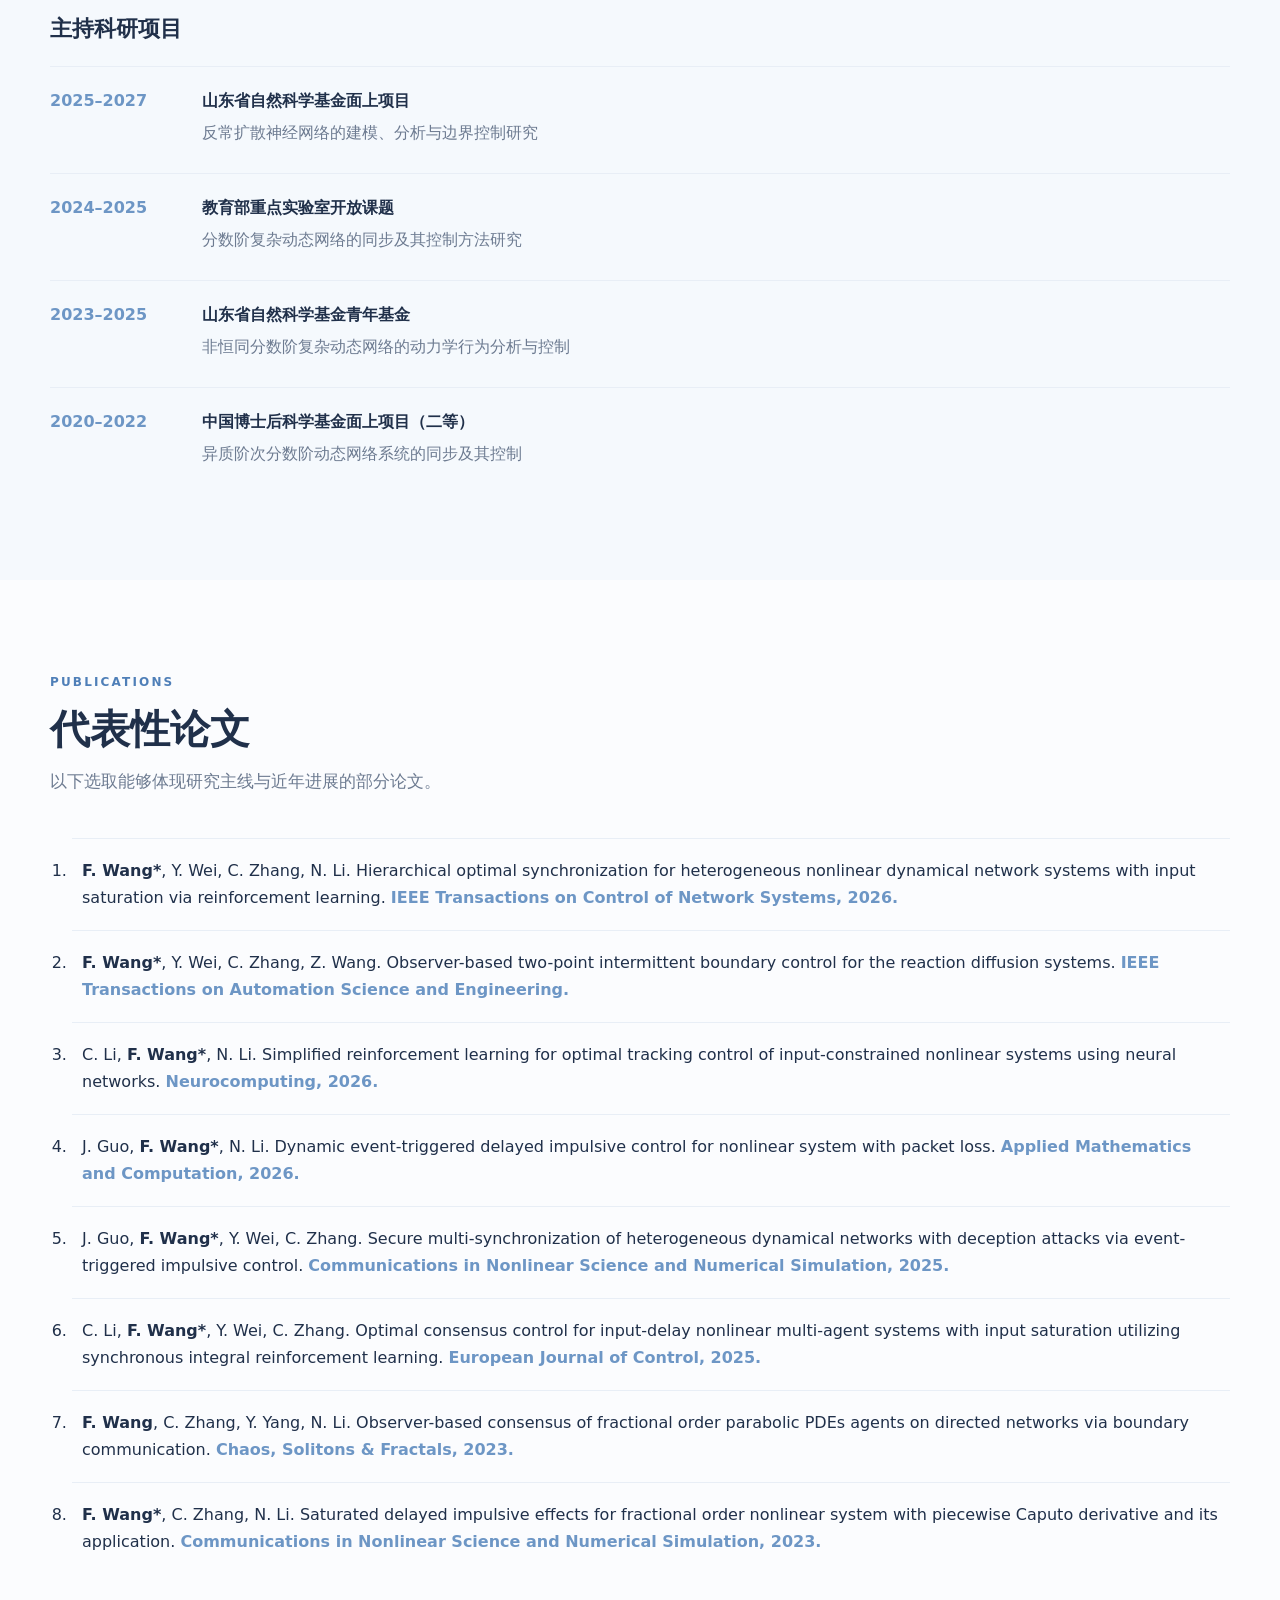
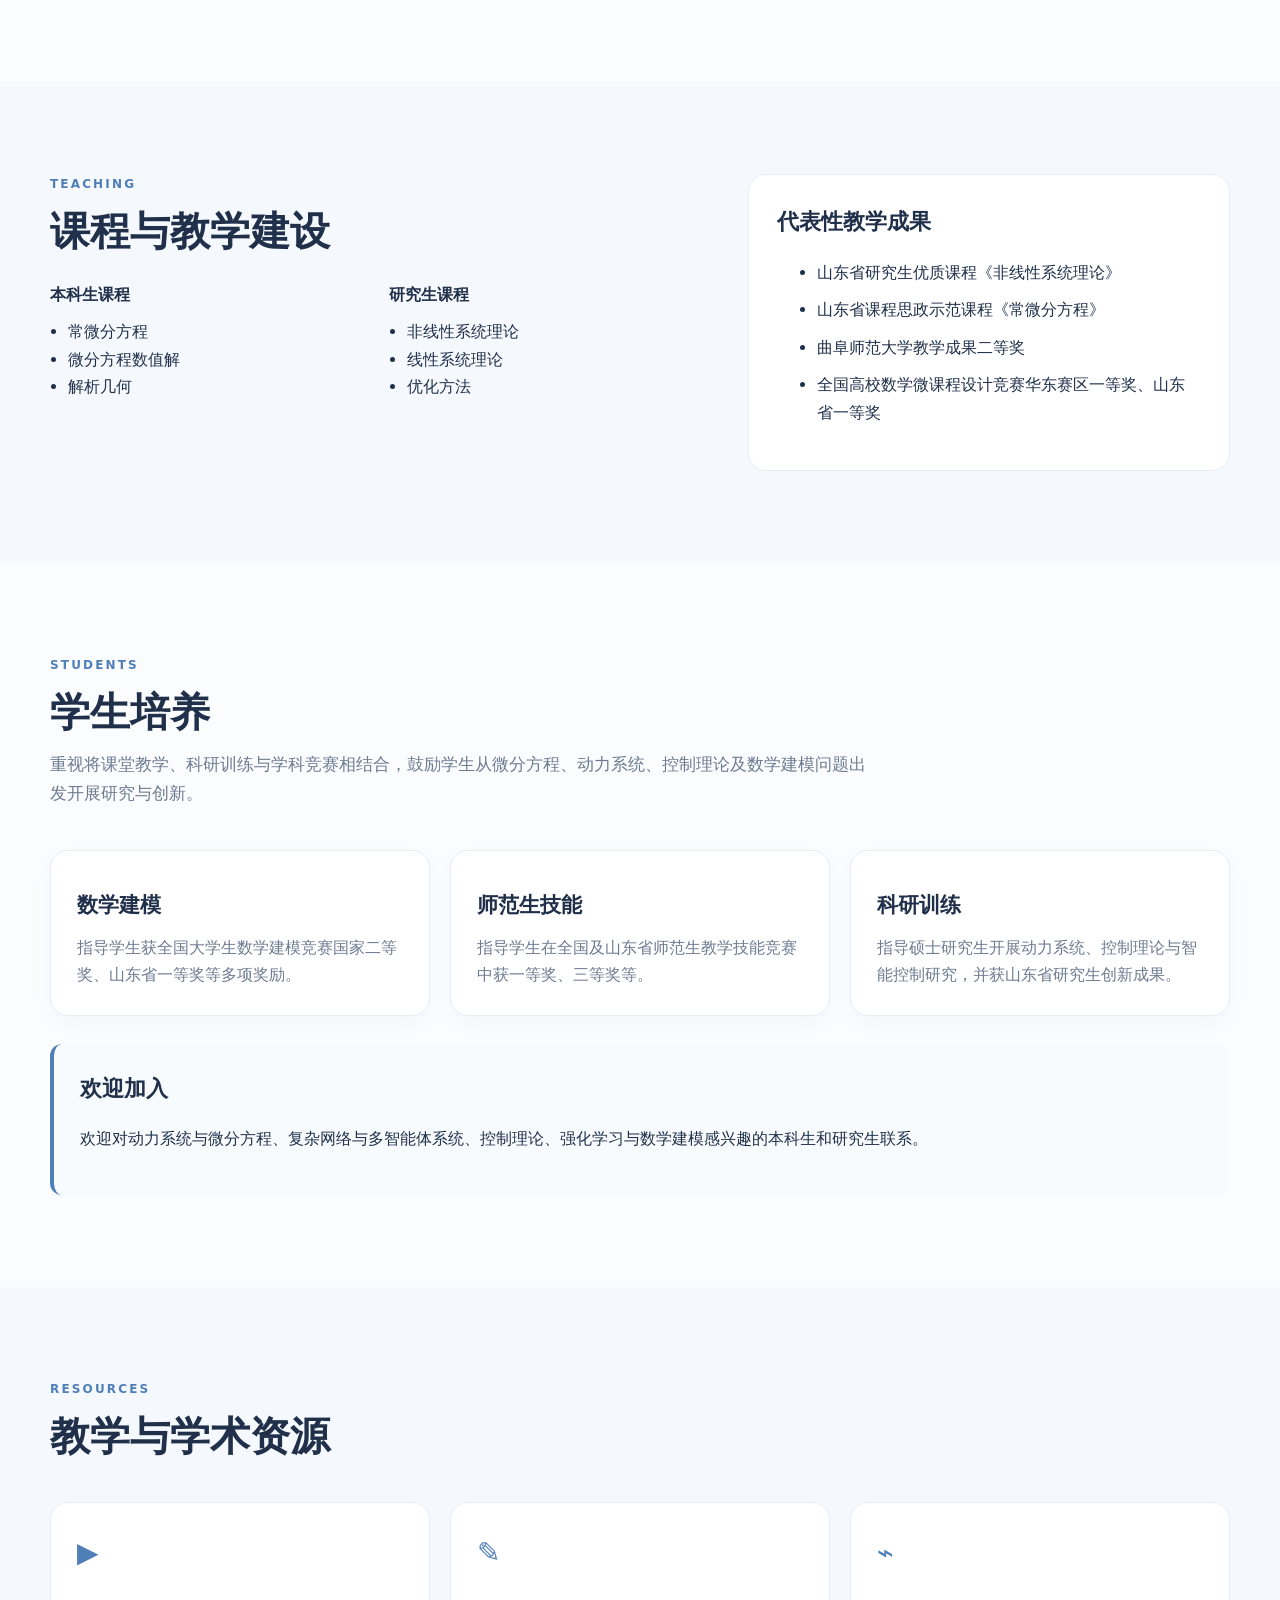
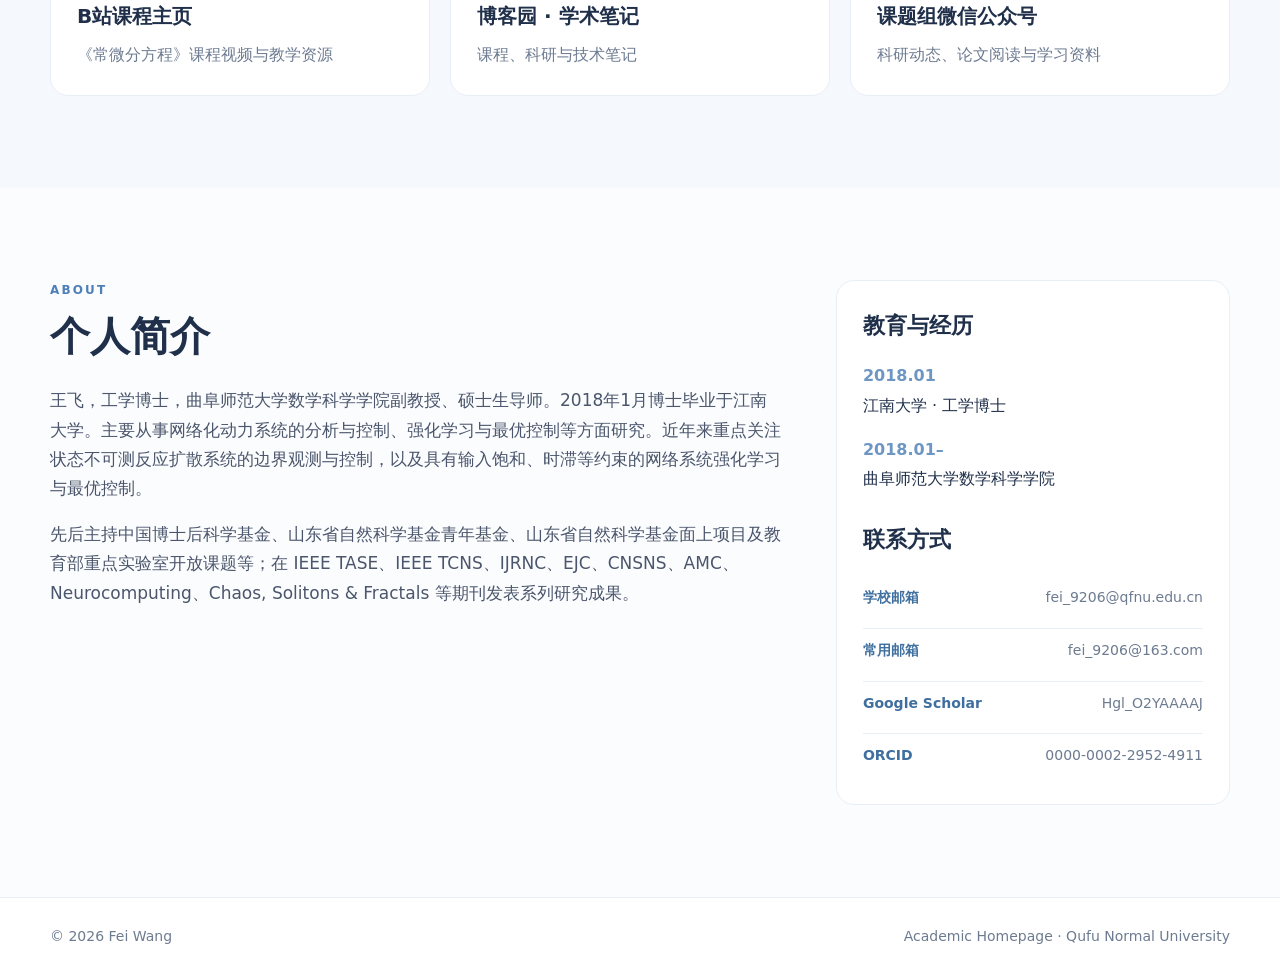
==== commit 9c81bec2: "Update index.html" ====
--- a/index.html
+++ b/index.html
@@ -46,7 +46,7 @@
         </div>
         <aside class="profile-card">
           <div class="portrait-wrap">
-            <img class="portrait" src="assets/portrait.png" alt="王飞 / Fei Wang" />
+           <img class="portrait" src="portrait.png" alt="王飞 / Fei Wang" />
           </div>
           <div class="quick-info">
             <div><strong data-zh="博士" data-en="Ph.D.">博士</strong><span data-zh="江南大学，2018" data-en="Jiangnan University, 2018">江南大学，2018</span></div>
@@ -184,7 +184,7 @@
     <div class="modal-card" role="dialog" aria-modal="true" aria-labelledby="qrTitle">
       <button class="modal-close" id="modalClose" aria-label="Close">×</button>
       <h4 id="qrTitle" data-zh="课题组微信公众号" data-en="Research Group WeChat">课题组微信公众号</h4>
-      <img src="assets/wechat_qr.png" alt="课题组微信公众号二维码" />
+      <img src="wechat_qr.png" alt="课题组微信公众号二维码" />
       <p data-zh="微信扫码关注" data-en="Scan with WeChat to follow">微信扫码关注</p>
     </div>
   </div>
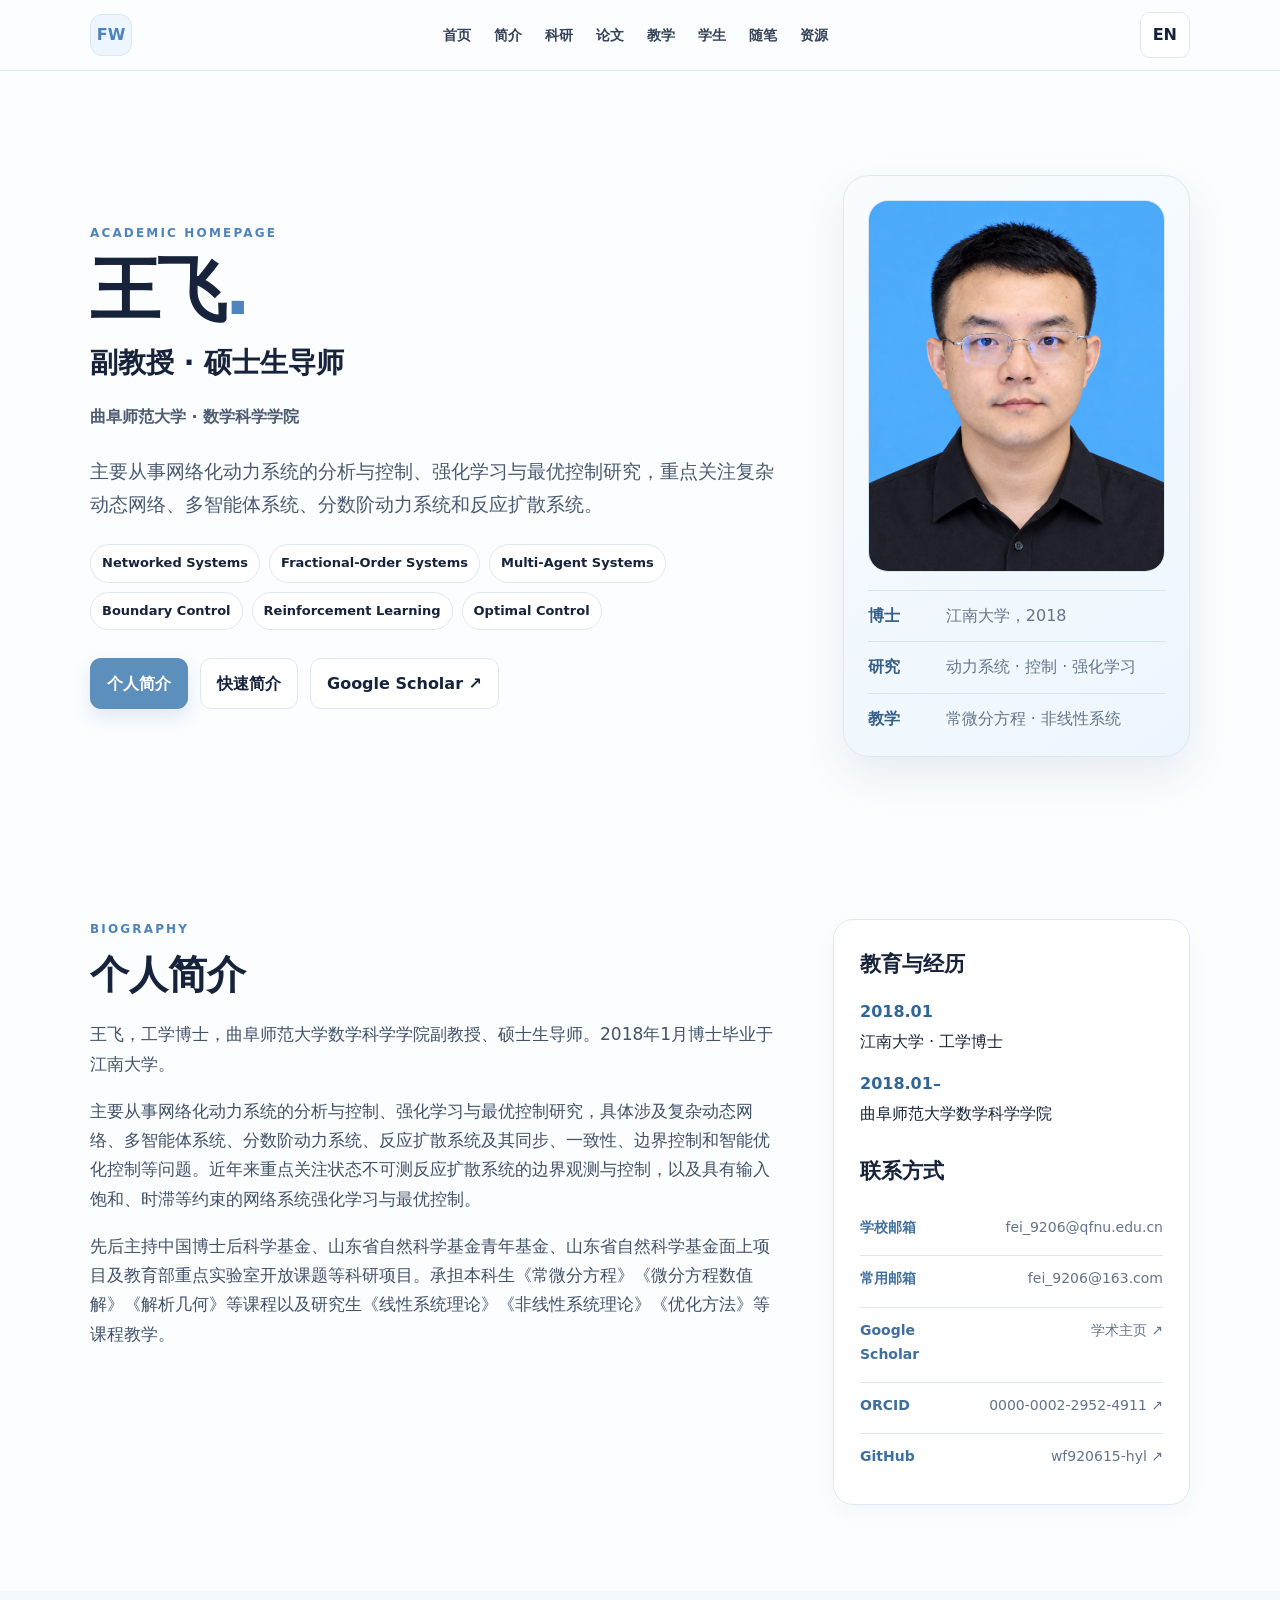
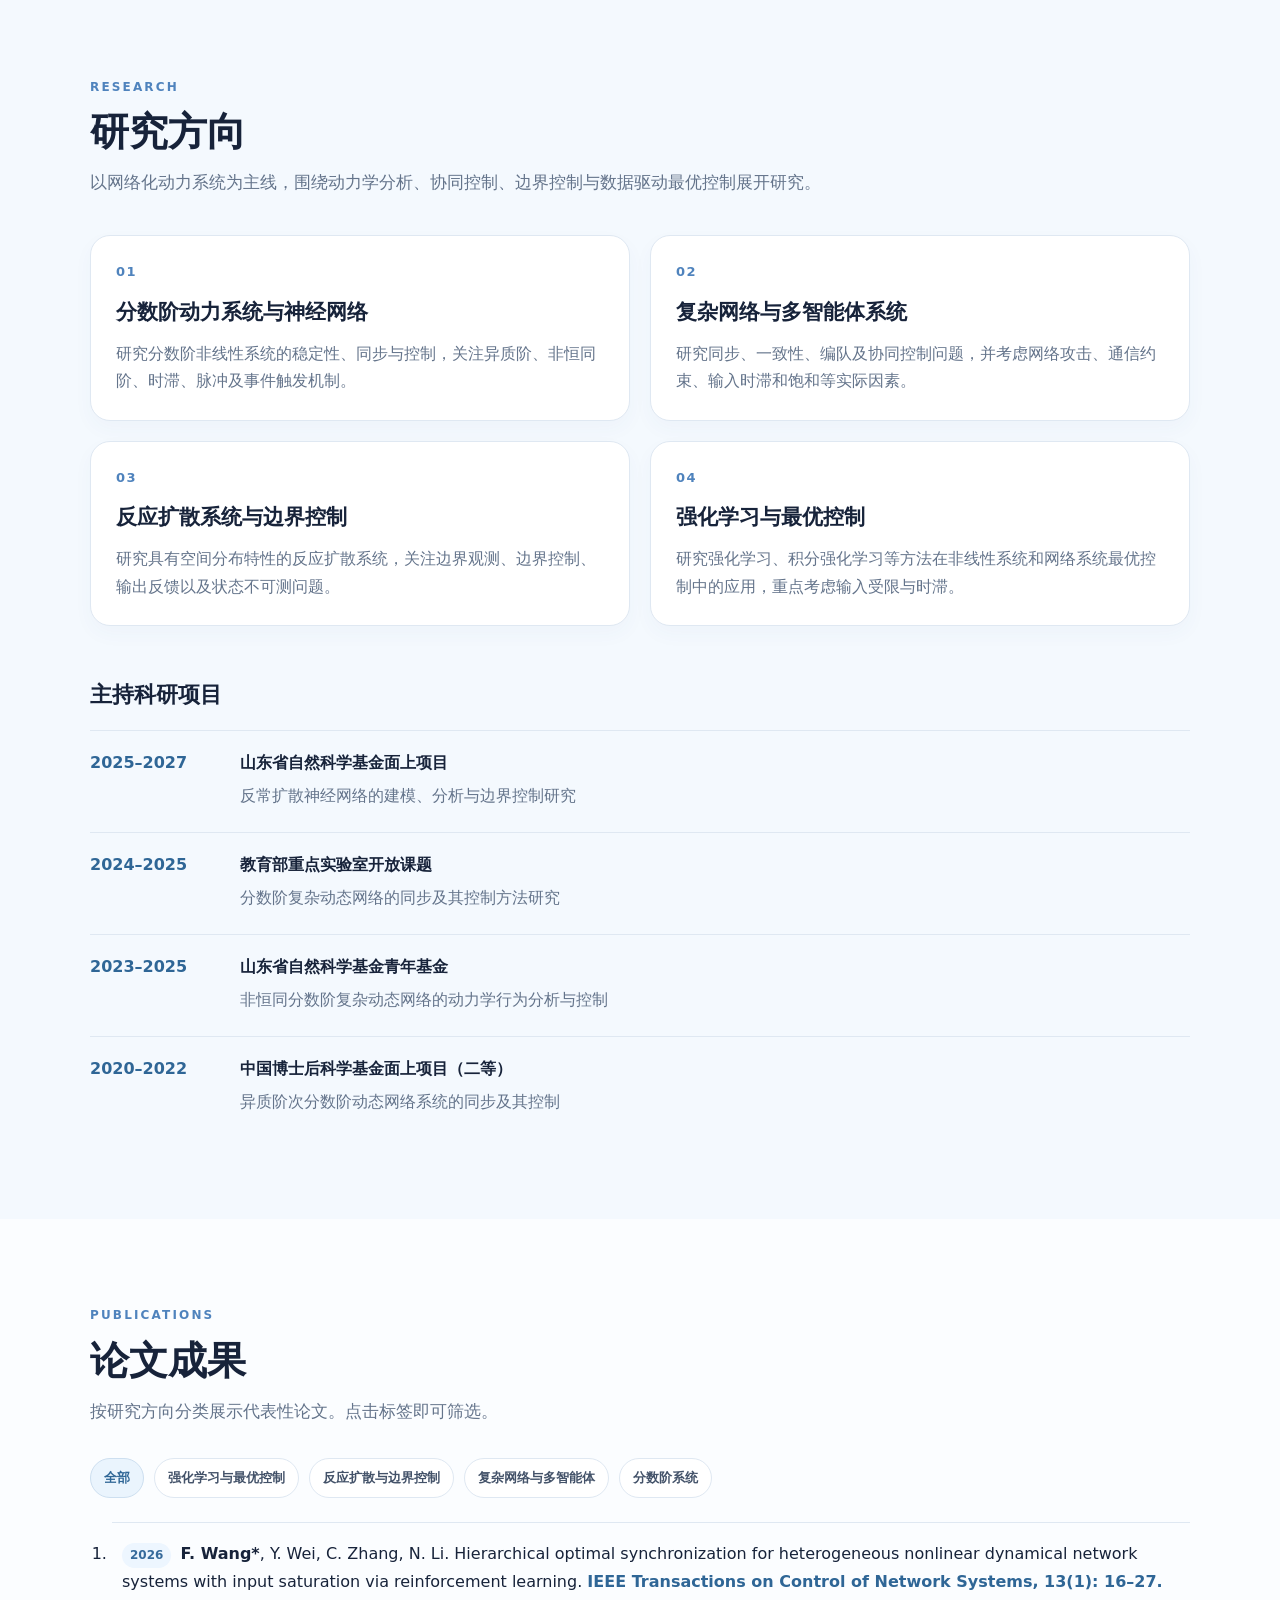
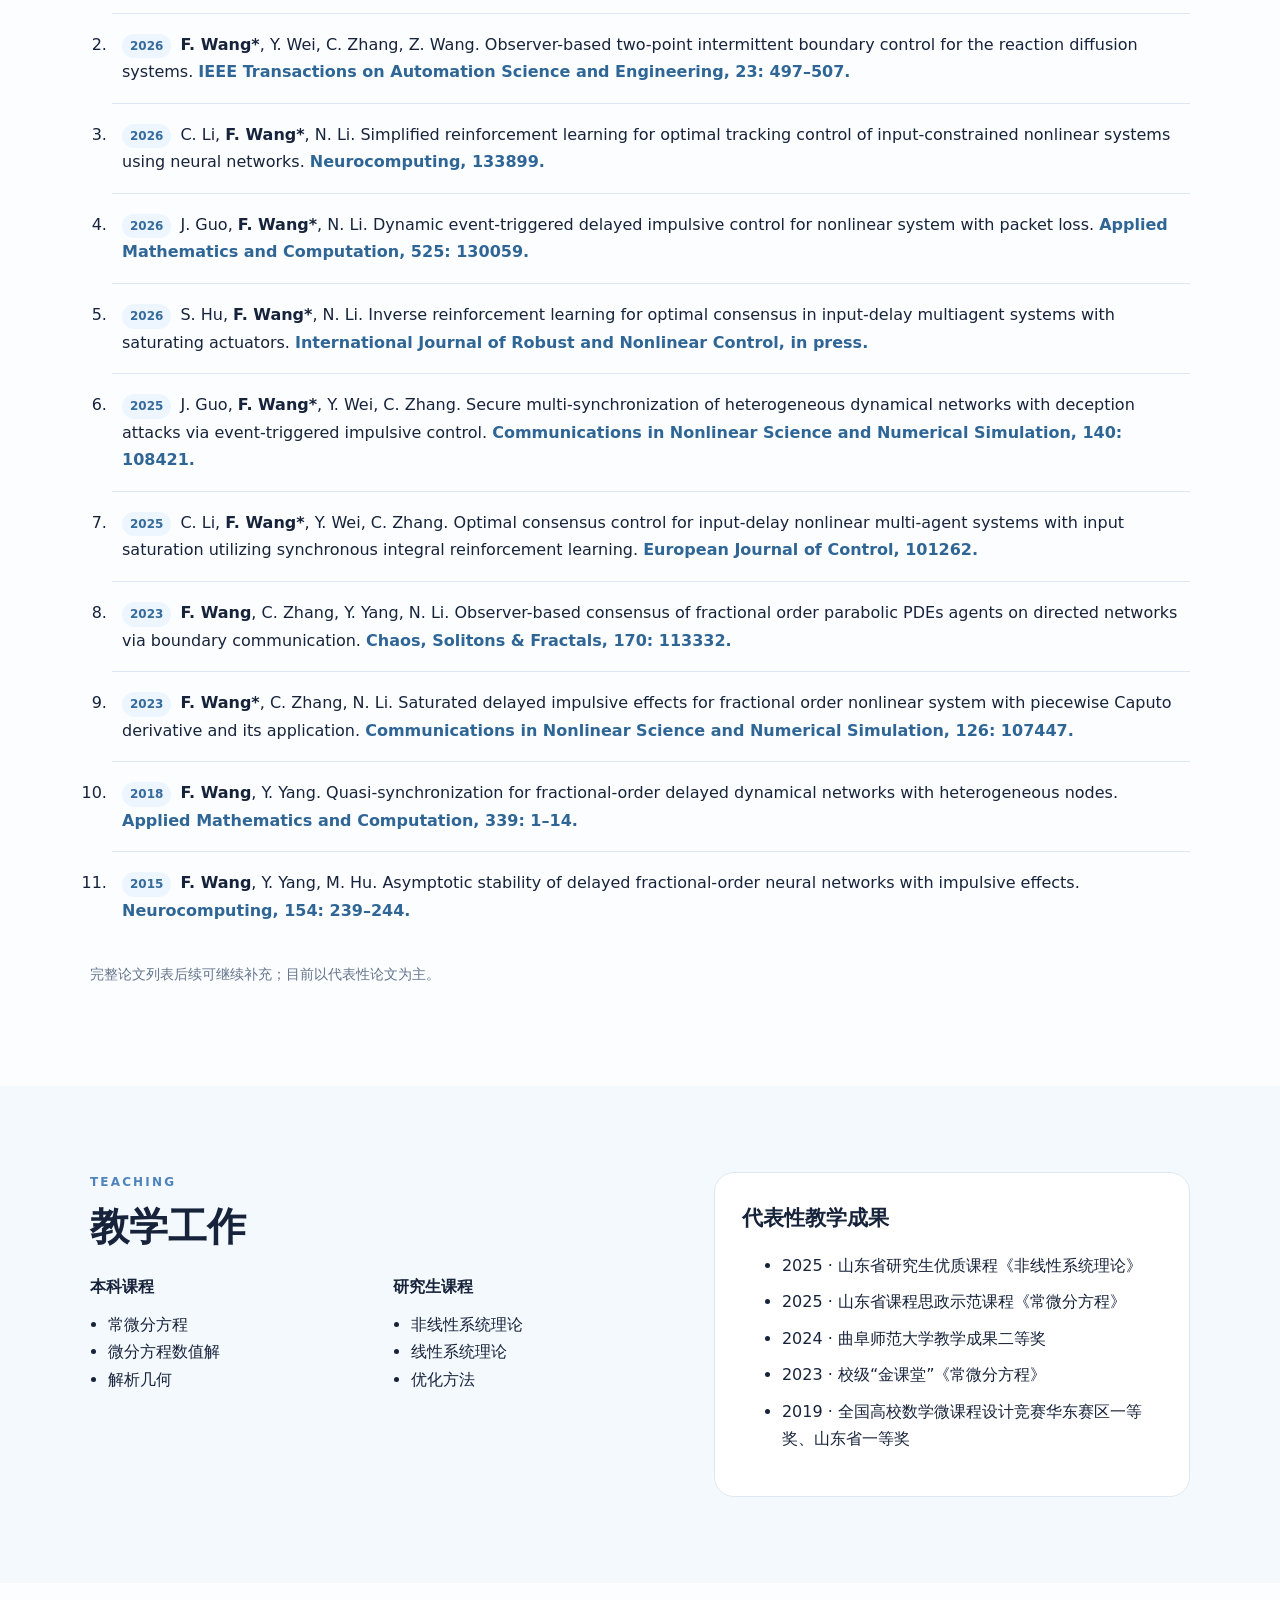
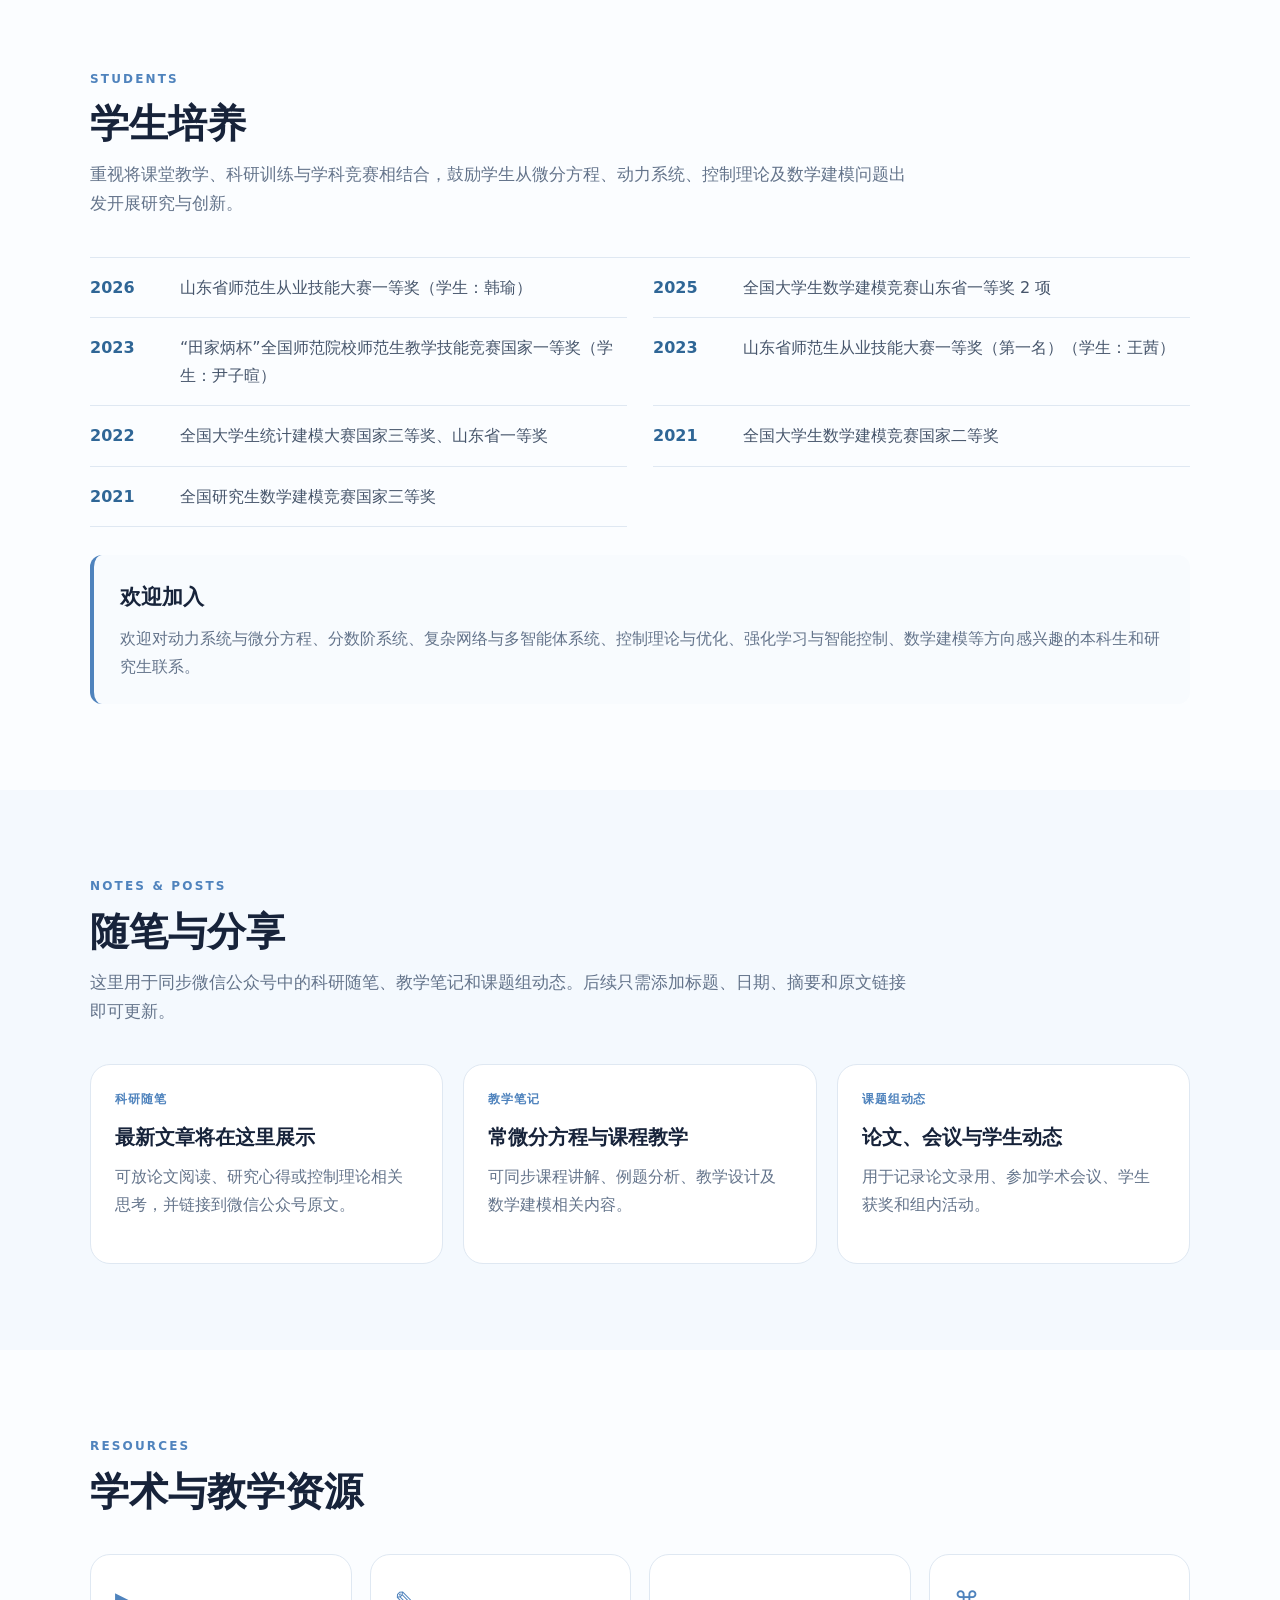
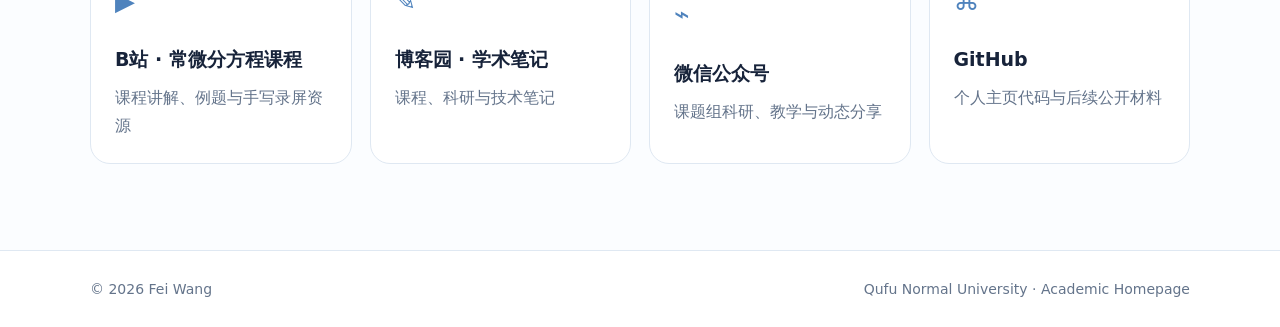
==== commit d2be1007: "Add files via upload" ====
--- a/index.html
+++ b/index.html
@@ -8,187 +8,181 @@
   <link rel="stylesheet" href="style.css" />
 </head>
 <body>
-  <header class="site-header">
-    <div class="container nav-wrap">
-      <a class="brand" href="#home">FW</a>
-      <nav class="nav" id="nav">
-        <a href="#home" data-zh="首页" data-en="Home">首页</a>
-        <a href="#research" data-zh="科研" data-en="Research">科研</a>
-        <a href="#publications" data-zh="论文" data-en="Publications">论文</a>
-        <a href="#teaching" data-zh="教学" data-en="Teaching">教学</a>
-        <a href="#students" data-zh="学生" data-en="Students">学生</a>
-        <a href="#resources" data-zh="资源" data-en="Resources">资源</a>
-        <a href="#about" data-zh="关于" data-en="About">关于</a>
-      </nav>
-      <div class="nav-actions">
-        <button id="langBtn" class="lang-btn" aria-label="Switch language">EN</button>
-        <button id="menuBtn" class="menu-btn" aria-label="Open menu">☰</button>
+<header class="site-header">
+  <div class="container nav-wrap">
+    <a class="brand" href="#home">FW</a>
+    <nav class="nav" id="nav">
+      <a href="#home" data-zh="首页" data-en="Home">首页</a>
+      <a href="#about" data-zh="简介" data-en="About">简介</a>
+      <a href="#research" data-zh="科研" data-en="Research">科研</a>
+      <a href="#publications" data-zh="论文" data-en="Publications">论文</a>
+      <a href="#teaching" data-zh="教学" data-en="Teaching">教学</a>
+      <a href="#students" data-zh="学生" data-en="Students">学生</a>
+      <a href="#notes" data-zh="随笔" data-en="Notes">随笔</a>
+      <a href="#resources" data-zh="资源" data-en="Resources">资源</a>
+    </nav>
+    <div class="nav-actions">
+      <button id="langBtn" class="lang-btn" aria-label="Switch language">EN</button>
+      <button id="menuBtn" class="menu-btn" aria-label="Open menu">☰</button>
+    </div>
+  </div>
+</header>
+
+<main>
+<section id="home" class="hero section">
+  <div class="container hero-grid">
+    <div class="hero-copy">
+      <div class="eyebrow">Academic Homepage</div>
+      <h1><span data-zh="王飞" data-en="Fei Wang">王飞</span><span class="dot">.</span></h1>
+      <h2 data-zh="副教授 · 硕士生导师" data-en="Associate Professor · Master Supervisor">副教授 · 硕士生导师</h2>
+      <p class="affiliation" data-zh="曲阜师范大学 · 数学科学学院" data-en="School of Mathematical Sciences · Qufu Normal University">曲阜师范大学 · 数学科学学院</p>
+      <p class="lead" data-zh="主要从事网络化动力系统的分析与控制、强化学习与最优控制研究，重点关注复杂动态网络、多智能体系统、分数阶动力系统和反应扩散系统。" data-en="Research on analysis and control of networked dynamical systems, reinforcement learning, and optimal control, with emphasis on complex networks, multi-agent systems, fractional-order systems, and reaction-diffusion systems.">主要从事网络化动力系统的分析与控制、强化学习与最优控制研究，重点关注复杂动态网络、多智能体系统、分数阶动力系统和反应扩散系统。</p>
+      <div class="tag-list"><span>Networked Systems</span><span>Fractional-Order Systems</span><span>Multi-Agent Systems</span><span>Boundary Control</span><span>Reinforcement Learning</span><span>Optimal Control</span></div>
+      <div class="hero-actions">
+        <a class="btn primary" href="#about" data-zh="个人简介" data-en="Biography">个人简介</a>
+        <button class="btn ghost" id="bioBtn" data-zh="快速简介" data-en="Quick Bio">快速简介</button>
+        <a class="btn ghost" href="https://scholar.google.com/citations?user=Hgl_O2YAAAAJ&hl=zh-CN" target="_blank" rel="noopener">Google Scholar ↗</a>
       </div>
     </div>
-  </header>
+    <aside class="profile-card">
+      <div class="portrait-wrap"><img class="portrait" src="portrait.png" alt="王飞 / Fei Wang" /></div>
+      <div class="quick-info">
+        <div><strong data-zh="博士" data-en="Ph.D.">博士</strong><span data-zh="江南大学，2018" data-en="Jiangnan University, 2018">江南大学，2018</span></div>
+        <div><strong data-zh="研究" data-en="Research">研究</strong><span data-zh="动力系统 · 控制 · 强化学习" data-en="Dynamics · Control · RL">动力系统 · 控制 · 强化学习</span></div>
+        <div><strong data-zh="教学" data-en="Teaching">教学</strong><span data-zh="常微分方程 · 非线性系统" data-en="ODE · Nonlinear Systems">常微分方程 · 非线性系统</span></div>
+      </div>
+    </aside>
+  </div>
+</section>
 
-  <main>
-    <section id="home" class="hero section">
-      <div class="container hero-grid">
-        <div class="hero-copy">
-          <div class="eyebrow" data-zh="Academic Homepage" data-en="Academic Homepage">Academic Homepage</div>
-          <h1><span data-zh="王飞" data-en="Fei Wang">王飞</span><span class="dot">.</span></h1>
-          <h2 data-zh="副教授 · 硕士生导师" data-en="Associate Professor · Master Supervisor">副教授 · 硕士生导师</h2>
-          <p class="affiliation" data-zh="曲阜师范大学 · 数学科学学院" data-en="School of Mathematical Sciences · Qufu Normal University">曲阜师范大学 · 数学科学学院</p>
-          <p class="lead" data-zh="主要从事网络化动力系统的分析与控制、强化学习与最优控制研究，重点关注复杂动态网络、多智能体系统、分数阶动力系统和反应扩散系统。" data-en="Research on analysis and control of networked dynamical systems, reinforcement learning, and optimal control, with emphasis on complex networks, multi-agent systems, fractional-order systems, and reaction-diffusion systems.">主要从事网络化动力系统的分析与控制、强化学习与最优控制研究，重点关注复杂动态网络、多智能体系统、分数阶动力系统和反应扩散系统。</p>
-          <div class="tag-list">
-            <span>Networked Systems</span><span>Fractional-Order Systems</span><span>Multi-Agent Systems</span><span>Boundary Control</span><span>Reinforcement Learning</span><span>Optimal Control</span>
-          </div>
-          <div class="hero-actions">
-            <a class="btn primary" href="#research" data-zh="研究方向" data-en="Research">研究方向</a>
-            <a class="btn ghost" href="#publications" data-zh="代表性论文" data-en="Selected Publications">代表性论文</a>
-          </div>
-        </div>
-        <aside class="profile-card">
-          <div class="portrait-wrap">
-           <img class="portrait" src="portrait.png" alt="王飞 / Fei Wang" />
-          </div>
-          <div class="quick-info">
-            <div><strong data-zh="博士" data-en="Ph.D.">博士</strong><span data-zh="江南大学，2018" data-en="Jiangnan University, 2018">江南大学，2018</span></div>
-            <div><strong data-zh="研究" data-en="Research">研究</strong><span data-zh="动力系统 · 控制 · 强化学习" data-en="Dynamics · Control · RL">动力系统 · 控制 · 强化学习</span></div>
-            <div><strong data-zh="教学" data-en="Teaching">教学</strong><span data-zh="常微分方程 · 非线性系统" data-en="ODE · Nonlinear Systems">常微分方程 · 非线性系统</span></div>
-          </div>
-        </aside>
+<section id="about" class="section about-section">
+  <div class="container about-grid">
+    <div>
+      <div class="section-head compact"><div class="eyebrow">Biography</div><h3 data-zh="个人简介" data-en="About Me">个人简介</h3></div>
+      <div class="bio-copy">
+        <p data-zh="王飞，工学博士，曲阜师范大学数学科学学院副教授、硕士生导师。2018年1月博士毕业于江南大学。" data-en="Fei Wang received his Ph.D. degree in Engineering from Jiangnan University, China, in January 2018. He is currently an Associate Professor and Master Supervisor with the School of Mathematical Sciences, Qufu Normal University, China.">王飞，工学博士，曲阜师范大学数学科学学院副教授、硕士生导师。2018年1月博士毕业于江南大学。</p>
+        <p data-zh="主要从事网络化动力系统的分析与控制、强化学习与最优控制研究，具体涉及复杂动态网络、多智能体系统、分数阶动力系统、反应扩散系统及其同步、一致性、边界控制和智能优化控制等问题。近年来重点关注状态不可测反应扩散系统的边界观测与控制，以及具有输入饱和、时滞等约束的网络系统强化学习与最优控制。" data-en="His research interests include analysis and control of networked dynamical systems, reinforcement learning, and optimal control, with particular emphasis on complex dynamical networks, multi-agent systems, fractional-order dynamical systems, and reaction-diffusion systems. Recent work focuses on observer-based and boundary control of reaction-diffusion systems with unavailable states, and reinforcement-learning-based optimal control of networked systems subject to input saturation and time delays.">主要从事网络化动力系统的分析与控制、强化学习与最优控制研究，具体涉及复杂动态网络、多智能体系统、分数阶动力系统、反应扩散系统及其同步、一致性、边界控制和智能优化控制等问题。近年来重点关注状态不可测反应扩散系统的边界观测与控制，以及具有输入饱和、时滞等约束的网络系统强化学习与最优控制。</p>
+        <p data-zh="先后主持中国博士后科学基金、山东省自然科学基金青年基金、山东省自然科学基金面上项目及教育部重点实验室开放课题等科研项目。承担本科生《常微分方程》《微分方程数值解》《解析几何》等课程以及研究生《线性系统理论》《非线性系统理论》《优化方法》等课程教学。" data-en="He has served as principal investigator of projects supported by the China Postdoctoral Science Foundation, the Natural Science Foundation of Shandong Province, and a Ministry of Education key laboratory. He teaches undergraduate and graduate courses including Ordinary Differential Equations, Numerical Methods for Differential Equations, Linear Systems Theory, Nonlinear Systems Theory, and Optimization Methods.">先后主持中国博士后科学基金、山东省自然科学基金青年基金、山东省自然科学基金面上项目及教育部重点实验室开放课题等科研项目。承担本科生《常微分方程》《微分方程数值解》《解析几何》等课程以及研究生《线性系统理论》《非线性系统理论》《优化方法》等课程教学。</p>
       </div>
-    </section>
+    </div>
+    <aside class="about-side">
+      <h4 data-zh="教育与经历" data-en="Education & Experience">教育与经历</h4>
+      <div class="mini-timeline">
+        <div><span>2018.01</span><p data-zh="江南大学 · 工学博士" data-en="Ph.D. in Engineering · Jiangnan University">江南大学 · 工学博士</p></div>
+        <div><span>2018.01–</span><p data-zh="曲阜师范大学数学科学学院" data-en="School of Mathematical Sciences, Qufu Normal University">曲阜师范大学数学科学学院</p></div>
+      </div>
+      <h4 data-zh="联系方式" data-en="Contact">联系方式</h4>
+      <div class="contact-list">
+        <a href="mailto:fei_9206@qfnu.edu.cn"><strong data-zh="学校邮箱" data-en="University">学校邮箱</strong><span>fei_9206@qfnu.edu.cn</span></a>
+        <a href="mailto:fei_9206@163.com"><strong data-zh="常用邮箱" data-en="Email">常用邮箱</strong><span>fei_9206@163.com</span></a>
+        <a href="https://scholar.google.com/citations?user=Hgl_O2YAAAAJ&hl=zh-CN" target="_blank" rel="noopener"><strong>Google Scholar</strong><span data-zh="学术主页 ↗" data-en="Profile ↗">学术主页 ↗</span></a>
+        <a href="https://orcid.org/0000-0002-2952-4911" target="_blank" rel="noopener"><strong>ORCID</strong><span>0000-0002-2952-4911 ↗</span></a>
+        <a href="https://github.com/wf920615-hyl" target="_blank" rel="noopener"><strong>GitHub</strong><span>wf920615-hyl ↗</span></a>
+      </div>
+    </aside>
+  </div>
+</section>
 
-    <section id="research" class="section alt">
-      <div class="container">
-        <div class="section-head">
-          <div class="eyebrow" data-zh="Research" data-en="Research">Research</div>
-          <h3 data-zh="研究方向" data-en="Research Areas">研究方向</h3>
-          <p data-zh="以网络化动力系统为主线，围绕动力学分析、协同控制、边界控制与数据驱动最优控制展开研究。" data-en="A unified research program centered on networked dynamical systems, spanning dynamical analysis, cooperative control, boundary control, and data-driven optimal control.">以网络化动力系统为主线，围绕动力学分析、协同控制、边界控制与数据驱动最优控制展开研究。</p>
-        </div>
-        <div class="cards research-cards">
-          <article class="card"><div class="num">01</div><h4 data-zh="分数阶动力系统与神经网络" data-en="Fractional-Order Systems & Neural Networks">分数阶动力系统与神经网络</h4><p data-zh="研究分数阶非线性系统的稳定性、同步与控制，关注异质阶、非恒同阶、时滞、脉冲及事件触发机制。" data-en="Stability, synchronization and control of fractional-order nonlinear systems, including heterogeneous orders, delays, impulsive effects and event-triggered mechanisms.">研究分数阶非线性系统的稳定性、同步与控制，关注异质阶、非恒同阶、时滞、脉冲及事件触发机制。</p></article>
-          <article class="card"><div class="num">02</div><h4 data-zh="复杂网络与多智能体系统" data-en="Complex Networks & Multi-Agent Systems">复杂网络与多智能体系统</h4><p data-zh="研究同步、一致性、编队及协同控制问题，并考虑网络攻击、通信约束、输入时滞和饱和等实际因素。" data-en="Synchronization, consensus, formation and cooperative control under cyber attacks, communication constraints, input delays and saturation.">研究同步、一致性、编队及协同控制问题，并考虑网络攻击、通信约束、输入时滞和饱和等实际因素。</p></article>
-          <article class="card"><div class="num">03</div><h4 data-zh="反应扩散系统与边界控制" data-en="Reaction-Diffusion Systems & Boundary Control">反应扩散系统与边界控制</h4><p data-zh="研究具有空间分布特性的反应扩散系统，关注边界观测、边界控制、输出反馈以及状态不可测问题。" data-en="Boundary observation, control and output feedback for spatially distributed reaction-diffusion systems with unavailable states.">研究具有空间分布特性的反应扩散系统，关注边界观测、边界控制、输出反馈以及状态不可测问题。</p></article>
-          <article class="card"><div class="num">04</div><h4 data-zh="强化学习与最优控制" data-en="Reinforcement Learning & Optimal Control">强化学习与最优控制</h4><p data-zh="研究强化学习、积分强化学习等方法在非线性系统和网络系统最优控制中的应用，重点考虑输入受限与时滞。" data-en="Reinforcement and integral reinforcement learning for optimal control of nonlinear and networked systems with practical constraints.">研究强化学习、积分强化学习等方法在非线性系统和网络系统最优控制中的应用，重点考虑输入受限与时滞。</p></article>
-        </div>
+<section id="research" class="section alt">
+  <div class="container">
+    <div class="section-head"><div class="eyebrow">Research</div><h3 data-zh="研究方向" data-en="Research Areas">研究方向</h3><p data-zh="以网络化动力系统为主线，围绕动力学分析、协同控制、边界控制与数据驱动最优控制展开研究。" data-en="A unified research program centered on networked dynamical systems, spanning dynamical analysis, cooperative control, boundary control, and data-driven optimal control.">以网络化动力系统为主线，围绕动力学分析、协同控制、边界控制与数据驱动最优控制展开研究。</p></div>
+    <div class="cards research-cards">
+      <article class="card"><div class="num">01</div><h4 data-zh="分数阶动力系统与神经网络" data-en="Fractional-Order Systems & Neural Networks">分数阶动力系统与神经网络</h4><p data-zh="研究分数阶非线性系统的稳定性、同步与控制，关注异质阶、非恒同阶、时滞、脉冲及事件触发机制。" data-en="Stability, synchronization and control of fractional-order nonlinear systems, including heterogeneous orders, delays, impulsive effects and event-triggered mechanisms.">研究分数阶非线性系统的稳定性、同步与控制，关注异质阶、非恒同阶、时滞、脉冲及事件触发机制。</p></article>
+      <article class="card"><div class="num">02</div><h4 data-zh="复杂网络与多智能体系统" data-en="Complex Networks & Multi-Agent Systems">复杂网络与多智能体系统</h4><p data-zh="研究同步、一致性、编队及协同控制问题，并考虑网络攻击、通信约束、输入时滞和饱和等实际因素。" data-en="Synchronization, consensus, formation and cooperative control under cyber attacks, communication constraints, input delays and saturation.">研究同步、一致性、编队及协同控制问题，并考虑网络攻击、通信约束、输入时滞和饱和等实际因素。</p></article>
+      <article class="card"><div class="num">03</div><h4 data-zh="反应扩散系统与边界控制" data-en="Reaction-Diffusion Systems & Boundary Control">反应扩散系统与边界控制</h4><p data-zh="研究具有空间分布特性的反应扩散系统，关注边界观测、边界控制、输出反馈以及状态不可测问题。" data-en="Boundary observation, control and output feedback for spatially distributed reaction-diffusion systems with unavailable states.">研究具有空间分布特性的反应扩散系统，关注边界观测、边界控制、输出反馈以及状态不可测问题。</p></article>
+      <article class="card"><div class="num">04</div><h4 data-zh="强化学习与最优控制" data-en="Reinforcement Learning & Optimal Control">强化学习与最优控制</h4><p data-zh="研究强化学习、积分强化学习等方法在非线性系统和网络系统最优控制中的应用，重点考虑输入受限与时滞。" data-en="Reinforcement and integral reinforcement learning for optimal control of nonlinear and networked systems with practical constraints.">研究强化学习、积分强化学习等方法在非线性系统和网络系统最优控制中的应用，重点考虑输入受限与时滞。</p></article>
+    </div>
+    <div class="projects-block"><h4 data-zh="主持科研项目" data-en="Selected Projects as PI">主持科研项目</h4><div class="timeline">
+      <div class="timeline-item"><span>2025–2027</span><div><strong data-zh="山东省自然科学基金面上项目" data-en="Natural Science Foundation of Shandong Province (General Program)">山东省自然科学基金面上项目</strong><p data-zh="反常扩散神经网络的建模、分析与边界控制研究" data-en="Modeling, analysis and boundary control of anomalous-diffusion neural networks">反常扩散神经网络的建模、分析与边界控制研究</p></div></div>
+      <div class="timeline-item"><span>2024–2025</span><div><strong data-zh="教育部重点实验室开放课题" data-en="Open Project of a MOE Key Laboratory">教育部重点实验室开放课题</strong><p data-zh="分数阶复杂动态网络的同步及其控制方法研究" data-en="Synchronization and control of fractional-order complex dynamical networks">分数阶复杂动态网络的同步及其控制方法研究</p></div></div>
+      <div class="timeline-item"><span>2023–2025</span><div><strong data-zh="山东省自然科学基金青年基金" data-en="Natural Science Foundation of Shandong Province (Youth Program)">山东省自然科学基金青年基金</strong><p data-zh="非恒同分数阶复杂动态网络的动力学行为分析与控制" data-en="Dynamics and control of nonidentical fractional-order complex dynamical networks">非恒同分数阶复杂动态网络的动力学行为分析与控制</p></div></div>
+      <div class="timeline-item"><span>2020–2022</span><div><strong data-zh="中国博士后科学基金面上项目（二等）" data-en="China Postdoctoral Science Foundation (General Program)">中国博士后科学基金面上项目（二等）</strong><p data-zh="异质阶次分数阶动态网络系统的同步及其控制" data-en="Synchronization and control of heterogeneous-order fractional dynamical networks">异质阶次分数阶动态网络系统的同步及其控制</p></div></div>
+    </div></div>
+  </div>
+</section>
 
-        <div class="projects-block">
-          <h4 data-zh="主持科研项目" data-en="Selected Projects as PI">主持科研项目</h4>
-          <div class="timeline">
-            <div class="timeline-item"><span>2025–2027</span><div><strong data-zh="山东省自然科学基金面上项目" data-en="Natural Science Foundation of Shandong Province (General Program)">山东省自然科学基金面上项目</strong><p data-zh="反常扩散神经网络的建模、分析与边界控制研究" data-en="Modeling, analysis and boundary control of anomalous-diffusion neural networks">反常扩散神经网络的建模、分析与边界控制研究</p></div></div>
-            <div class="timeline-item"><span>2024–2025</span><div><strong data-zh="教育部重点实验室开放课题" data-en="Open Project of a MOE Key Laboratory">教育部重点实验室开放课题</strong><p data-zh="分数阶复杂动态网络的同步及其控制方法研究" data-en="Synchronization and control of fractional-order complex dynamical networks">分数阶复杂动态网络的同步及其控制方法研究</p></div></div>
-            <div class="timeline-item"><span>2023–2025</span><div><strong data-zh="山东省自然科学基金青年基金" data-en="Natural Science Foundation of Shandong Province (Youth Program)">山东省自然科学基金青年基金</strong><p data-zh="非恒同分数阶复杂动态网络的动力学行为分析与控制" data-en="Dynamics and control of nonidentical fractional-order complex dynamical networks">非恒同分数阶复杂动态网络的动力学行为分析与控制</p></div></div>
-            <div class="timeline-item"><span>2020–2022</span><div><strong data-zh="中国博士后科学基金面上项目（二等）" data-en="China Postdoctoral Science Foundation (General Program)">中国博士后科学基金面上项目（二等）</strong><p data-zh="异质阶次分数阶动态网络系统的同步及其控制" data-en="Synchronization and control of heterogeneous-order fractional dynamical networks">异质阶次分数阶动态网络系统的同步及其控制</p></div></div>
-          </div>
-        </div>
-      </div>
-    </section>
+<section id="publications" class="section">
+  <div class="container">
+    <div class="section-head"><div class="eyebrow">Publications</div><h3 data-zh="论文成果" data-en="Publications">论文成果</h3><p data-zh="按研究方向分类展示代表性论文。点击标签即可筛选。" data-en="Selected publications are organized by research theme. Use the filters to browse.">按研究方向分类展示代表性论文。点击标签即可筛选。</p></div>
+    <div class="pub-filters" role="group" aria-label="Publication filters">
+      <button class="filter-btn active" data-filter="all" data-zh="全部" data-en="All">全部</button>
+      <button class="filter-btn" data-filter="rl" data-zh="强化学习与最优控制" data-en="RL & Optimal Control">强化学习与最优控制</button>
+      <button class="filter-btn" data-filter="rd" data-zh="反应扩散与边界控制" data-en="Reaction-Diffusion">反应扩散与边界控制</button>
+      <button class="filter-btn" data-filter="network" data-zh="复杂网络与多智能体" data-en="Networks & MAS">复杂网络与多智能体</button>
+      <button class="filter-btn" data-filter="fractional" data-zh="分数阶系统" data-en="Fractional Systems">分数阶系统</button>
+    </div>
+    <ol class="pub-list">
+      <li data-cat="rl network"><span class="pub-year">2026</span><strong>F. Wang*</strong>, Y. Wei, C. Zhang, N. Li. <em>Hierarchical optimal synchronization for heterogeneous nonlinear dynamical network systems with input saturation via reinforcement learning.</em> <span>IEEE Transactions on Control of Network Systems, 13(1): 16–27.</span></li>
+      <li data-cat="rd"><span class="pub-year">2026</span><strong>F. Wang*</strong>, Y. Wei, C. Zhang, Z. Wang. <em>Observer-based two-point intermittent boundary control for the reaction diffusion systems.</em> <span>IEEE Transactions on Automation Science and Engineering, 23: 497–507.</span></li>
+      <li data-cat="rl"><span class="pub-year">2026</span>C. Li, <strong>F. Wang*</strong>, N. Li. <em>Simplified reinforcement learning for optimal tracking control of input-constrained nonlinear systems using neural networks.</em> <span>Neurocomputing, 133899.</span></li>
+      <li data-cat="network"><span class="pub-year">2026</span>J. Guo, <strong>F. Wang*</strong>, N. Li. <em>Dynamic event-triggered delayed impulsive control for nonlinear system with packet loss.</em> <span>Applied Mathematics and Computation, 525: 130059.</span></li>
+      <li data-cat="rl network"><span class="pub-year">2026</span>S. Hu, <strong>F. Wang*</strong>, N. Li. <em>Inverse reinforcement learning for optimal consensus in input-delay multiagent systems with saturating actuators.</em> <span>International Journal of Robust and Nonlinear Control, in press.</span></li>
+      <li data-cat="network"><span class="pub-year">2025</span>J. Guo, <strong>F. Wang*</strong>, Y. Wei, C. Zhang. <em>Secure multi-synchronization of heterogeneous dynamical networks with deception attacks via event-triggered impulsive control.</em> <span>Communications in Nonlinear Science and Numerical Simulation, 140: 108421.</span></li>
+      <li data-cat="rl network"><span class="pub-year">2025</span>C. Li, <strong>F. Wang*</strong>, Y. Wei, C. Zhang. <em>Optimal consensus control for input-delay nonlinear multi-agent systems with input saturation utilizing synchronous integral reinforcement learning.</em> <span>European Journal of Control, 101262.</span></li>
+      <li data-cat="rd fractional network"><span class="pub-year">2023</span><strong>F. Wang</strong>, C. Zhang, Y. Yang, N. Li. <em>Observer-based consensus of fractional order parabolic PDEs agents on directed networks via boundary communication.</em> <span>Chaos, Solitons & Fractals, 170: 113332.</span></li>
+      <li data-cat="fractional"><span class="pub-year">2023</span><strong>F. Wang*</strong>, C. Zhang, N. Li. <em>Saturated delayed impulsive effects for fractional order nonlinear system with piecewise Caputo derivative and its application.</em> <span>Communications in Nonlinear Science and Numerical Simulation, 126: 107447.</span></li>
+      <li data-cat="fractional network"><span class="pub-year">2018</span><strong>F. Wang</strong>, Y. Yang. <em>Quasi-synchronization for fractional-order delayed dynamical networks with heterogeneous nodes.</em> <span>Applied Mathematics and Computation, 339: 1–14.</span></li>
+      <li data-cat="fractional"><span class="pub-year">2015</span><strong>F. Wang</strong>, Y. Yang, M. Hu. <em>Asymptotic stability of delayed fractional-order neural networks with impulsive effects.</em> <span>Neurocomputing, 154: 239–244.</span></li>
+    </ol>
+    <p class="section-note" data-zh="完整论文列表后续可继续补充；目前以代表性论文为主。" data-en="A complete publication list can be added later; this page currently highlights representative work.">完整论文列表后续可继续补充；目前以代表性论文为主。</p>
+  </div>
+</section>
 
-    <section id="publications" class="section">
-      <div class="container">
-        <div class="section-head">
-          <div class="eyebrow" data-zh="Publications" data-en="Publications">Publications</div>
-          <h3 data-zh="代表性论文" data-en="Selected Publications">代表性论文</h3>
-          <p data-zh="以下选取能够体现研究主线与近年进展的部分论文。" data-en="A selected set of publications highlighting the main research trajectory and recent developments.">以下选取能够体现研究主线与近年进展的部分论文。</p>
-        </div>
-        <ol class="pub-list">
-          <li><strong>F. Wang*</strong>, Y. Wei, C. Zhang, N. Li. <em>Hierarchical optimal synchronization for heterogeneous nonlinear dynamical network systems with input saturation via reinforcement learning.</em> <span>IEEE Transactions on Control of Network Systems, 2026.</span></li>
-          <li><strong>F. Wang*</strong>, Y. Wei, C. Zhang, Z. Wang. <em>Observer-based two-point intermittent boundary control for the reaction diffusion systems.</em> <span>IEEE Transactions on Automation Science and Engineering.</span></li>
-          <li>C. Li, <strong>F. Wang*</strong>, N. Li. <em>Simplified reinforcement learning for optimal tracking control of input-constrained nonlinear systems using neural networks.</em> <span>Neurocomputing, 2026.</span></li>
-          <li>J. Guo, <strong>F. Wang*</strong>, N. Li. <em>Dynamic event-triggered delayed impulsive control for nonlinear system with packet loss.</em> <span>Applied Mathematics and Computation, 2026.</span></li>
-          <li>J. Guo, <strong>F. Wang*</strong>, Y. Wei, C. Zhang. <em>Secure multi-synchronization of heterogeneous dynamical networks with deception attacks via event-triggered impulsive control.</em> <span>Communications in Nonlinear Science and Numerical Simulation, 2025.</span></li>
-          <li>C. Li, <strong>F. Wang*</strong>, Y. Wei, C. Zhang. <em>Optimal consensus control for input-delay nonlinear multi-agent systems with input saturation utilizing synchronous integral reinforcement learning.</em> <span>European Journal of Control, 2025.</span></li>
-          <li><strong>F. Wang</strong>, C. Zhang, Y. Yang, N. Li. <em>Observer-based consensus of fractional order parabolic PDEs agents on directed networks via boundary communication.</em> <span>Chaos, Solitons & Fractals, 2023.</span></li>
-          <li><strong>F. Wang*</strong>, C. Zhang, N. Li. <em>Saturated delayed impulsive effects for fractional order nonlinear system with piecewise Caputo derivative and its application.</em> <span>Communications in Nonlinear Science and Numerical Simulation, 2023.</span></li>
-        </ol>
-      </div>
-    </section>
+<section id="teaching" class="section alt">
+  <div class="container teaching-grid">
+    <div><div class="section-head compact"><div class="eyebrow">Teaching</div><h3 data-zh="教学工作" data-en="Teaching">教学工作</h3></div>
+      <div class="course-columns"><div><h4 data-zh="本科课程" data-en="Undergraduate">本科课程</h4><ul><li data-zh="常微分方程" data-en="Ordinary Differential Equations">常微分方程</li><li data-zh="微分方程数值解" data-en="Numerical Methods for Differential Equations">微分方程数值解</li><li data-zh="解析几何" data-en="Analytic Geometry">解析几何</li></ul></div><div><h4 data-zh="研究生课程" data-en="Graduate">研究生课程</h4><ul><li data-zh="非线性系统理论" data-en="Nonlinear Systems Theory">非线性系统理论</li><li data-zh="线性系统理论" data-en="Linear Systems Theory">线性系统理论</li><li data-zh="优化方法" data-en="Optimization Methods">优化方法</li></ul></div></div>
+    </div>
+    <div class="highlight-panel"><h4 data-zh="代表性教学成果" data-en="Selected Teaching Achievements">代表性教学成果</h4><ul><li>2025 · <span data-zh="山东省研究生优质课程《非线性系统理论》" data-en="Shandong Provincial High-Quality Graduate Course: Nonlinear Systems Theory">山东省研究生优质课程《非线性系统理论》</span></li><li>2025 · <span data-zh="山东省课程思政示范课程《常微分方程》" data-en="Shandong Provincial Curriculum Ideological & Political Education Demonstration Course: ODE">山东省课程思政示范课程《常微分方程》</span></li><li>2024 · <span data-zh="曲阜师范大学教学成果二等奖" data-en="Second Prize, Teaching Achievement Award, QFNU">曲阜师范大学教学成果二等奖</span></li><li>2023 · <span data-zh="校级“金课堂”《常微分方程》" data-en="QFNU Gold Classroom: Ordinary Differential Equations">校级“金课堂”《常微分方程》</span></li><li>2019 · <span data-zh="全国高校数学微课程设计竞赛华东赛区一等奖、山东省一等奖" data-en="First Prize, East China Division and Shandong Province, National Mathematics Micro-course Design Competition">全国高校数学微课程设计竞赛华东赛区一等奖、山东省一等奖</span></li></ul></div>
+  </div>
+</section>
 
-    <section id="teaching" class="section alt">
-      <div class="container teaching-grid">
-        <div>
-          <div class="section-head compact"><div class="eyebrow" data-zh="Teaching" data-en="Teaching">Teaching</div><h3 data-zh="课程与教学建设" data-en="Courses & Teaching Development">课程与教学建设</h3></div>
-          <div class="course-columns">
-            <div><h4 data-zh="本科生课程" data-en="Undergraduate">本科生课程</h4><ul><li data-zh="常微分方程" data-en="Ordinary Differential Equations">常微分方程</li><li data-zh="微分方程数值解" data-en="Numerical Methods for Differential Equations">微分方程数值解</li><li data-zh="解析几何" data-en="Analytic Geometry">解析几何</li></ul></div>
-            <div><h4 data-zh="研究生课程" data-en="Graduate">研究生课程</h4><ul><li data-zh="非线性系统理论" data-en="Nonlinear Systems Theory">非线性系统理论</li><li data-zh="线性系统理论" data-en="Linear Systems Theory">线性系统理论</li><li data-zh="优化方法" data-en="Optimization Methods">优化方法</li></ul></div>
-          </div>
-        </div>
-        <div class="highlight-panel">
-          <h4 data-zh="代表性教学成果" data-en="Selected Teaching Achievements">代表性教学成果</h4>
-          <ul>
-            <li data-zh="山东省研究生优质课程《非线性系统理论》" data-en="Shandong Provincial High-Quality Graduate Course: Nonlinear Systems Theory">山东省研究生优质课程《非线性系统理论》</li>
-            <li data-zh="山东省课程思政示范课程《常微分方程》" data-en="Shandong Provincial Curriculum Ideological and Political Education Demonstration Course: Ordinary Differential Equations">山东省课程思政示范课程《常微分方程》</li>
-            <li data-zh="曲阜师范大学教学成果二等奖" data-en="Second Prize, Teaching Achievement Award, Qufu Normal University">曲阜师范大学教学成果二等奖</li>
-            <li data-zh="全国高校数学微课程设计竞赛华东赛区一等奖、山东省一等奖" data-en="First Prize, East China Division & Shandong Province, National College Mathematics Micro-Course Design Competition">全国高校数学微课程设计竞赛华东赛区一等奖、山东省一等奖</li>
-          </ul>
-        </div>
-      </div>
-    </section>
+<section id="students" class="section">
+  <div class="container">
+    <div class="section-head"><div class="eyebrow">Students</div><h3 data-zh="学生培养" data-en="Student Mentoring">学生培养</h3><p data-zh="重视将课堂教学、科研训练与学科竞赛相结合，鼓励学生从微分方程、动力系统、控制理论及数学建模问题出发开展研究与创新。" data-en="Student mentoring integrates coursework, research training and competitions, encouraging students to explore problems in differential equations, dynamical systems, control theory and mathematical modeling.">重视将课堂教学、科研训练与学科竞赛相结合，鼓励学生从微分方程、动力系统、控制理论及数学建模问题出发开展研究与创新。</p></div>
+    <div class="student-awards">
+      <div class="award-item"><span>2026</span><p data-zh="山东省师范生从业技能大赛一等奖（学生：韩瑜）" data-en="First Prize, Shandong Normal Student Teaching Skills Competition">山东省师范生从业技能大赛一等奖（学生：韩瑜）</p></div>
+      <div class="award-item"><span>2025</span><p data-zh="全国大学生数学建模竞赛山东省一等奖 2 项" data-en="Two First Prizes, Shandong Division, China Undergraduate Mathematical Contest in Modeling">全国大学生数学建模竞赛山东省一等奖 2 项</p></div>
+      <div class="award-item"><span>2023</span><p data-zh="“田家炳杯”全国师范院校师范生教学技能竞赛国家一等奖（学生：尹子暄）" data-en="National First Prize, Tian Jiabing Cup Teaching Skills Competition">“田家炳杯”全国师范院校师范生教学技能竞赛国家一等奖（学生：尹子暄）</p></div>
+      <div class="award-item"><span>2023</span><p data-zh="山东省师范生从业技能大赛一等奖（第一名）（学生：王茜）" data-en="First Prize (1st place), Shandong Normal Student Teaching Skills Competition">山东省师范生从业技能大赛一等奖（第一名）（学生：王茜）</p></div>
+      <div class="award-item"><span>2022</span><p data-zh="全国大学生统计建模大赛国家三等奖、山东省一等奖" data-en="National Third Prize and Shandong First Prize, National Undergraduate Statistical Modeling Competition">全国大学生统计建模大赛国家三等奖、山东省一等奖</p></div>
+      <div class="award-item"><span>2021</span><p data-zh="全国大学生数学建模竞赛国家二等奖" data-en="National Second Prize, China Undergraduate Mathematical Contest in Modeling">全国大学生数学建模竞赛国家二等奖</p></div>
+      <div class="award-item"><span>2021</span><p data-zh="全国研究生数学建模竞赛国家三等奖" data-en="National Third Prize, China Graduate Mathematical Contest in Modeling">全国研究生数学建模竞赛国家三等奖</p></div>
+    </div>
+    <div class="prospective"><h4 data-zh="欢迎加入" data-en="Prospective Students">欢迎加入</h4><p data-zh="欢迎对动力系统与微分方程、分数阶系统、复杂网络与多智能体系统、控制理论与优化、强化学习与智能控制、数学建模等方向感兴趣的本科生和研究生联系。" data-en="Undergraduate and graduate students interested in dynamical systems, fractional-order systems, complex networks, multi-agent systems, control, optimization, reinforcement learning, or mathematical modeling are welcome to contact me.">欢迎对动力系统与微分方程、分数阶系统、复杂网络与多智能体系统、控制理论与优化、强化学习与智能控制、数学建模等方向感兴趣的本科生和研究生联系。</p></div>
+  </div>
+</section>
 
-    <section id="students" class="section">
-      <div class="container">
-        <div class="section-head"><div class="eyebrow" data-zh="Students" data-en="Students">Students</div><h3 data-zh="学生培养" data-en="Student Mentoring">学生培养</h3><p data-zh="重视将课堂教学、科研训练与学科竞赛相结合，鼓励学生从微分方程、动力系统、控制理论及数学建模问题出发开展研究与创新。" data-en="Student mentoring integrates coursework, research training and competitions, encouraging students to explore problems in differential equations, dynamical systems, control theory and mathematical modeling.">重视将课堂教学、科研训练与学科竞赛相结合，鼓励学生从微分方程、动力系统、控制理论及数学建模问题出发开展研究与创新。</p></div>
-        <div class="cards student-cards">
-          <article class="card"><h4 data-zh="数学建模" data-en="Mathematical Modeling">数学建模</h4><p data-zh="指导学生获全国大学生数学建模竞赛国家二等奖、山东省一等奖等多项奖励。" data-en="Supervised students receiving national and provincial awards in the China Undergraduate Mathematical Contest in Modeling.">指导学生获全国大学生数学建模竞赛国家二等奖、山东省一等奖等多项奖励。</p></article>
-          <article class="card"><h4 data-zh="师范生技能" data-en="Teaching Skills">师范生技能</h4><p data-zh="指导学生在全国及山东省师范生教学技能竞赛中获一等奖、三等奖等。" data-en="Supervised students receiving awards in national and Shandong teaching-skills competitions for normal-university students.">指导学生在全国及山东省师范生教学技能竞赛中获一等奖、三等奖等。</p></article>
-          <article class="card"><h4 data-zh="科研训练" data-en="Research Training">科研训练</h4><p data-zh="指导硕士研究生开展动力系统、控制理论与智能控制研究，并获山东省研究生创新成果。" data-en="Mentoring graduate students in dynamical systems, control theory and intelligent control, including a Shandong graduate innovation achievement.">指导硕士研究生开展动力系统、控制理论与智能控制研究，并获山东省研究生创新成果。</p></article>
-        </div>
-        <div class="prospective">
-          <h4 data-zh="欢迎加入" data-en="Prospective Students">欢迎加入</h4>
-          <p data-zh="欢迎对动力系统与微分方程、复杂网络与多智能体系统、控制理论、强化学习与数学建模感兴趣的本科生和研究生联系。" data-en="Undergraduate and graduate students interested in dynamical systems, differential equations, complex networks, multi-agent systems, control theory, reinforcement learning and mathematical modeling are welcome to get in touch.">欢迎对动力系统与微分方程、复杂网络与多智能体系统、控制理论、强化学习与数学建模感兴趣的本科生和研究生联系。</p>
-        </div>
-      </div>
-    </section>
-
-    <section id="resources" class="section alt">
-      <div class="container">
-        <div class="section-head"><div class="eyebrow" data-zh="Resources" data-en="Resources">Resources</div><h3 data-zh="教学与学术资源" data-en="Teaching & Academic Resources">教学与学术资源</h3></div>
-        <div class="resource-grid">
-          <a class="resource-card" href="https://space.bilibili.com/259471343" target="_blank" rel="noopener"><div class="resource-icon">▶</div><h4 data-zh="B站课程主页" data-en="Bilibili Course Page">B站课程主页</h4><p data-zh="《常微分方程》课程视频与教学资源" data-en="Ordinary Differential Equations course videos and teaching resources">《常微分方程》课程视频与教学资源</p></a>
-          <a class="resource-card" href="https://www.cnblogs.com/wf920615/" target="_blank" rel="noopener"><div class="resource-icon">✎</div><h4 data-zh="博客园 · 学术笔记" data-en="Cnblogs · Academic Notes">博客园 · 学术笔记</h4><p data-zh="课程、科研与技术笔记" data-en="Teaching, research and technical notes">课程、科研与技术笔记</p></a>
-          <button class="resource-card button-card" id="qrBtn"><div class="resource-icon">⌁</div><h4 data-zh="课题组微信公众号" data-en="Research Group WeChat">课题组微信公众号</h4><p data-zh="科研动态、论文阅读与学习资料" data-en="Group news, paper reading and learning materials">科研动态、论文阅读与学习资料</p></button>
-        </div>
-      </div>
-    </section>
-
-    <section id="about" class="section">
-      <div class="container about-grid">
-        <div>
-          <div class="section-head compact"><div class="eyebrow" data-zh="About" data-en="About">About</div><h3 data-zh="个人简介" data-en="Biography">个人简介</h3></div>
-          <p data-zh="王飞，工学博士，曲阜师范大学数学科学学院副教授、硕士生导师。2018年1月博士毕业于江南大学。主要从事网络化动力系统的分析与控制、强化学习与最优控制等方面研究。近年来重点关注状态不可测反应扩散系统的边界观测与控制，以及具有输入饱和、时滞等约束的网络系统强化学习与最优控制。" data-en="Fei Wang received his Ph.D. degree in Engineering from Jiangnan University in January 2018. He is currently an Associate Professor and Master Supervisor with the School of Mathematical Sciences, Qufu Normal University. His research focuses on analysis and control of networked dynamical systems, reinforcement learning and optimal control, with recent emphasis on observer-based boundary control of reaction-diffusion systems with unavailable states and reinforcement-learning-based optimal control under input constraints and delays.">王飞，工学博士，曲阜师范大学数学科学学院副教授、硕士生导师。2018年1月博士毕业于江南大学。主要从事网络化动力系统的分析与控制、强化学习与最优控制等方面研究。近年来重点关注状态不可测反应扩散系统的边界观测与控制，以及具有输入饱和、时滞等约束的网络系统强化学习与最优控制。</p>
-          <p data-zh="先后主持中国博士后科学基金、山东省自然科学基金青年基金、山东省自然科学基金面上项目及教育部重点实验室开放课题等；在 IEEE TASE、IEEE TCNS、IJRNC、EJC、CNSNS、AMC、Neurocomputing、Chaos, Solitons & Fractals 等期刊发表系列研究成果。" data-en="He has served as PI for projects supported by the China Postdoctoral Science Foundation, the Natural Science Foundation of Shandong Province, and a MOE Key Laboratory. His work has appeared in IEEE TASE, IEEE TCNS, IJRNC, EJC, CNSNS, AMC, Neurocomputing, Chaos, Solitons & Fractals, and other journals.">先后主持中国博士后科学基金、山东省自然科学基金青年基金、山东省自然科学基金面上项目及教育部重点实验室开放课题等；在 IEEE TASE、IEEE TCNS、IJRNC、EJC、CNSNS、AMC、Neurocomputing、Chaos, Solitons & Fractals 等期刊发表系列研究成果。</p>
-        </div>
-        <aside class="about-side">
-          <h4 data-zh="教育与经历" data-en="Education & Experience">教育与经历</h4>
-          <div class="mini-timeline"><div><span>2018.01</span><p data-zh="江南大学 · 工学博士" data-en="Ph.D. in Engineering · Jiangnan University">江南大学 · 工学博士</p></div><div><span>2018.01–</span><p data-zh="曲阜师范大学数学科学学院" data-en="School of Mathematical Sciences, Qufu Normal University">曲阜师范大学数学科学学院</p></div></div>
-          <h4 data-zh="联系方式" data-en="Contact">联系方式</h4>
-          <div class="contact-list">
-            <a href="mailto:fei_9206@qfnu.edu.cn"><strong data-zh="学校邮箱" data-en="University Email">学校邮箱</strong><span>fei_9206@qfnu.edu.cn</span></a>
-            <a href="mailto:fei_9206@163.com"><strong data-zh="常用邮箱" data-en="Email">常用邮箱</strong><span>fei_9206@163.com</span></a>
-            <a href="https://scholar.google.com/citations?user=Hgl_O2YAAAAJ&hl=zh-CN" target="_blank" rel="noopener"><strong>Google Scholar</strong><span>Hgl_O2YAAAAJ</span></a>
-            <a href="https://orcid.org/0000-0002-2952-4911" target="_blank" rel="noopener"><strong>ORCID</strong><span>0000-0002-2952-4911</span></a>
-          </div>
-        </aside>
-      </div>
-    </section>
-  </main>
-
-  <footer class="footer">
-    <div class="container footer-row">
-      <span>© <span id="year"></span> Fei Wang</span>
-      <span data-zh="Academic Homepage · Qufu Normal University" data-en="Academic Homepage · Qufu Normal University">Academic Homepage · Qufu Normal University</span>
-    </div>
-  </footer>
-
-  <div id="qrModal" class="modal" aria-hidden="true">
-    <div class="modal-backdrop" data-close="true"></div>
-    <div class="modal-card" role="dialog" aria-modal="true" aria-labelledby="qrTitle">
-      <button class="modal-close" id="modalClose" aria-label="Close">×</button>
-      <h4 id="qrTitle" data-zh="课题组微信公众号" data-en="Research Group WeChat">课题组微信公众号</h4>
-      <img src="wechat_qr.png" alt="课题组微信公众号二维码" />
-      <p data-zh="微信扫码关注" data-en="Scan with WeChat to follow">微信扫码关注</p>
+<section id="notes" class="section alt">
+  <div class="container">
+    <div class="section-head"><div class="eyebrow">Notes & Posts</div><h3 data-zh="随笔与分享" data-en="Notes & Posts">随笔与分享</h3><p data-zh="这里用于同步微信公众号中的科研随笔、教学笔记和课题组动态。后续只需添加标题、日期、摘要和原文链接即可更新。" data-en="This section is reserved for research notes, teaching reflections and group updates, synchronized with WeChat posts. Each entry can be updated with a title, date, short summary and source link.">这里用于同步微信公众号中的科研随笔、教学笔记和课题组动态。后续只需添加标题、日期、摘要和原文链接即可更新。</p></div>
+    <div class="notes-grid">
+      <article class="note-card"><div class="note-meta" data-zh="科研随笔" data-en="Research Note">科研随笔</div><h4 data-zh="最新文章将在这里展示" data-en="Latest posts will appear here">最新文章将在这里展示</h4><p data-zh="可放论文阅读、研究心得或控制理论相关思考，并链接到微信公众号原文。" data-en="Use this space for paper notes, research reflections, or control-theory discussions, with links to the original WeChat posts.">可放论文阅读、研究心得或控制理论相关思考，并链接到微信公众号原文。</p></article>
+      <article class="note-card"><div class="note-meta" data-zh="教学笔记" data-en="Teaching Note">教学笔记</div><h4 data-zh="常微分方程与课程教学" data-en="ODE and Course Teaching">常微分方程与课程教学</h4><p data-zh="可同步课程讲解、例题分析、教学设计及数学建模相关内容。" data-en="Course explanations, examples, teaching design and mathematical modeling notes can be shared here.">可同步课程讲解、例题分析、教学设计及数学建模相关内容。</p></article>
+      <article class="note-card"><div class="note-meta" data-zh="课题组动态" data-en="Group News">课题组动态</div><h4 data-zh="论文、会议与学生动态" data-en="Papers, Conferences & Students">论文、会议与学生动态</h4><p data-zh="用于记录论文录用、参加学术会议、学生获奖和组内活动。" data-en="Updates on accepted papers, conference participation, student awards and group activities.">用于记录论文录用、参加学术会议、学生获奖和组内活动。</p></article>
     </div>
   </div>
+</section>
 
-  <script src="script.js"></script>
+<section id="resources" class="section">
+  <div class="container">
+    <div class="section-head"><div class="eyebrow">Resources</div><h3 data-zh="学术与教学资源" data-en="Academic & Teaching Resources">学术与教学资源</h3></div>
+    <div class="resource-grid">
+      <a class="resource-card" href="https://space.bilibili.com/259471343" target="_blank" rel="noopener"><div class="resource-icon">▶</div><h4 data-zh="B站 · 常微分方程课程" data-en="Bilibili · ODE Course">B站 · 常微分方程课程</h4><p data-zh="课程讲解、例题与手写录屏资源" data-en="Lecture videos, examples and handwritten recordings">课程讲解、例题与手写录屏资源</p></a>
+      <a class="resource-card" href="https://www.cnblogs.com/wf920615/" target="_blank" rel="noopener"><div class="resource-icon">✎</div><h4 data-zh="博客园 · 学术笔记" data-en="Cnblogs · Academic Notes">博客园 · 学术笔记</h4><p data-zh="课程、科研与技术笔记" data-en="Teaching, research and technical notes">课程、科研与技术笔记</p></a>
+      <button class="resource-card button-card" id="qrBtn"><div class="resource-icon">⌁</div><h4 data-zh="微信公众号" data-en="WeChat Official Account">微信公众号</h4><p data-zh="课题组科研、教学与动态分享" data-en="Research, teaching and group updates">课题组科研、教学与动态分享</p></button>
+      <a class="resource-card" href="https://github.com/wf920615-hyl" target="_blank" rel="noopener"><div class="resource-icon">⌘</div><h4>GitHub</h4><p data-zh="个人主页代码与后续公开材料" data-en="Homepage source and future public materials">个人主页代码与后续公开材料</p></a>
+    </div>
+  </div>
+</section>
+</main>
+
+<footer class="footer"><div class="container footer-row"><span>© <span id="year"></span> Fei Wang</span><span>Qufu Normal University · Academic Homepage</span></div></footer>
+
+<div class="modal" id="qrModal" aria-hidden="true"><div class="modal-backdrop" data-close="1"></div><div class="modal-card"><button class="modal-close" id="modalClose">×</button><h4 data-zh="微信公众号" data-en="WeChat Official Account">微信公众号</h4><img src="wechat_qr.png" alt="课题组微信公众号二维码" /><p data-zh="扫码关注课题组动态与分享" data-en="Scan to follow group updates and posts">扫码关注课题组动态与分享</p></div></div>
+
+<div class="modal" id="bioModal" aria-hidden="true"><div class="modal-backdrop" data-bio-close="1"></div><div class="modal-card bio-modal-card"><button class="modal-close" id="bioClose">×</button><h4 data-zh="快速简介" data-en="Quick Bio">快速简介</h4><p id="quickBioText" data-zh="王飞，工学博士，曲阜师范大学数学科学学院副教授、硕士生导师。主要从事网络化动力系统的分析与控制、强化学习与最优控制研究，研究内容涉及复杂网络、多智能体系统、分数阶动力系统及反应扩散系统。" data-en="Fei Wang is an Associate Professor and Master Supervisor at the School of Mathematical Sciences, Qufu Normal University. His research focuses on analysis and control of networked dynamical systems, reinforcement learning, and optimal control, including complex networks, multi-agent systems, fractional-order systems, and reaction-diffusion systems.">王飞，工学博士，曲阜师范大学数学科学学院副教授、硕士生导师。主要从事网络化动力系统的分析与控制、强化学习与最优控制研究，研究内容涉及复杂网络、多智能体系统、分数阶动力系统及反应扩散系统。</p><button class="btn primary copy-btn" id="copyBioBtn" data-zh="复制简介" data-en="Copy Bio">复制简介</button></div></div>
+
+<script src="script.js"></script>
 </body>
 </html>
--- a/style.css
+++ b/style.css
@@ -1,37 +1,4 @@
-:root{--bg:#fbfcfe;--surface:#ffffff;--text:#20304a;--muted:#6d7b91;--line:#e8eef6;--accent:#4f7fb8;--accent2:#6d96c5;--soft:#eef5fb;--soft2:#f6f9fd;--shadow:0 14px 34px rgba(53,89,128,.10);--radius:18px;--max:1180px}
-*{box-sizing:border-box}html{scroll-behavior:smooth}body{margin:0;font-family:Inter,"PingFang SC","Microsoft YaHei",system-ui,-apple-system,BlinkMacSystemFont,"Segoe UI",sans-serif;color:var(--text);background:var(--bg);line-height:1.72}a{text-decoration:none;color:inherit}.container{width:min(var(--max),calc(100% - 40px));margin:auto}.site-header{position:sticky;top:0;z-index:50;background:rgba(251,252,254,.92);backdrop-filter:blur(12px);border-bottom:1px solid rgba(230,233,240,.8)}.nav-wrap{height:72px;display:flex;align-items:center;justify-content:space-between}.brand{display:grid;place-items:center;width:42px;height:42px;border-radius:12px;background:var(--soft);color:var(--accent);border:1px solid #dce8f4;font-weight:800;letter-spacing:.5px}.nav{display:flex;gap:28px;font-size:14px;font-weight:600}.nav a{color:#39445a;position:relative}.nav a:after{content:"";position:absolute;left:0;right:100%;bottom:-8px;height:2px;background:var(--accent);transition:.2s}.nav a:hover:after{right:0}.nav-actions{display:flex;align-items:center;gap:10px}.lang-btn,.menu-btn{border:1px solid var(--line);background:#fff;border-radius:10px;padding:8px 12px;font-weight:700;color:var(--text);cursor:pointer}.menu-btn{display:none}.section{padding:92px 0}.alt{background:#f5f9fd}.hero{padding-top:110px}.hero-grid{display:grid;grid-template-columns:1.45fr .75fr;gap:70px;align-items:center}.eyebrow{text-transform:uppercase;letter-spacing:.18em;font-size:12px;font-weight:800;color:var(--accent);margin-bottom:12px}.hero h1{font-size:72px;line-height:1;margin:0 0 14px;letter-spacing:-.04em}.dot{color:var(--accent)}.hero h2{font-size:28px;margin:0 0 6px}.affiliation{font-weight:600;color:#4d5870}.lead{font-size:19px;color:#4b566c;max-width:800px;margin:26px 0}.tag-list{display:flex;flex-wrap:wrap;gap:10px}.tag-list span{padding:8px 12px;border:1px solid var(--line);background:#fff;border-radius:999px;font-size:13px;font-weight:600}.hero-actions{display:flex;gap:14px;margin-top:28px}.btn{display:inline-flex;align-items:center;justify-content:center;border-radius:12px;padding:12px 18px;font-weight:700;border:1px solid transparent}.btn.primary{background:#5b86b4;color:#fff;box-shadow:0 8px 18px rgba(79,127,184,.18)}.btn.ghost{border-color:var(--line);background:#fff}.profile-card{background:linear-gradient(145deg,#f7fbff,#edf5fc);border:1px solid #dce8f4;border-radius:28px;padding:28px;box-shadow:var(--shadow);color:var(--text)}.portrait-placeholder{height:300px;border-radius:22px;background:radial-gradient(circle at 30% 20%,#ffffff,#dfeefa 62%,#d3e5f5);display:grid;place-items:center;font-size:86px;font-weight:800;letter-spacing:-.06em;color:#5f86ad;border:1px solid #d7e6f3}.quick-info{margin-top:20px;display:grid;gap:14px}.quick-info div{display:grid;grid-template-columns:72px 1fr;gap:10px;padding-top:12px;border-top:1px solid #d7e4f0}.quick-info strong{color:#355f89}.quick-info span{color:#66778d}.section-head{max-width:820px;margin-bottom:42px}.section-head.compact{margin-bottom:26px}.section-head h3{font-size:40px;line-height:1.2;margin:0 0 14px}.section-head p{color:var(--muted);font-size:17px;margin:0}.cards{display:grid;gap:20px}.research-cards{grid-template-columns:repeat(2,1fr)}.card{background:#fff;border:1px solid var(--line);border-radius:var(--radius);padding:26px;box-shadow:0 8px 20px rgba(60,92,128,.035)}.card .num{font-weight:800;color:var(--accent);font-size:13px;letter-spacing:.12em}.card h4{font-size:21px;margin:10px 0}.card p{margin:0;color:var(--muted)}.projects-block{margin-top:54px}.projects-block h4,.highlight-panel h4,.prospective h4,.about-side h4{font-size:22px;margin:0 0 18px}.timeline{display:grid;gap:6px}.timeline-item{display:grid;grid-template-columns:130px 1fr;gap:22px;padding:20px 0;border-top:1px solid var(--line)}.timeline-item>span{font-weight:800;color:var(--accent2)}.timeline-item p{margin:5px 0 0;color:var(--muted)}.pub-list{display:grid;gap:0;padding-left:22px}.pub-list li{padding:18px 0 18px 10px;border-top:1px solid var(--line)}.pub-list em{font-style:normal}.pub-list span{color:var(--accent2);font-weight:700}.teaching-grid{display:grid;grid-template-columns:1.15fr .85fr;gap:46px;align-items:start}.course-columns{display:grid;grid-template-columns:1fr 1fr;gap:26px}.course-columns h4{margin:0 0 10px}.course-columns ul{margin:0;padding-left:18px}.highlight-panel{background:#fff;border:1px solid var(--line);border-radius:var(--radius);padding:28px}.highlight-panel li{margin:10px 0}.student-cards{grid-template-columns:repeat(3,1fr)}.prospective{margin-top:28px;padding:26px;border-left:4px solid var(--accent);background:#f8fbfe;border-radius:12px}.resource-grid{display:grid;grid-template-columns:repeat(3,1fr);gap:20px}.resource-card{border:1px solid var(--line);background:#fff;border-radius:var(--radius);padding:26px;text-align:left;cursor:pointer;transition:.2s;min-height:180px}.resource-card:hover{transform:translateY(-3px);box-shadow:var(--shadow)}.button-card{font:inherit;color:inherit}.resource-icon{font-size:28px;margin-bottom:22px;color:var(--accent)}.resource-card h4{font-size:20px;margin:0 0 8px}.resource-card p{margin:0;color:var(--muted)}.about-grid{display:grid;grid-template-columns:1.3fr .7fr;gap:54px}.about-grid>div>p{font-size:17px;color:#4b566c}.about-side{background:#fff;border:1px solid var(--line);border-radius:var(--radius);padding:26px;height:max-content}.mini-timeline{display:grid;gap:16px;margin-bottom:28px}.mini-timeline span{display:block;color:var(--accent2);font-weight:800}.mini-timeline p{margin:2px 0 0}.muted{color:var(--muted)}.footer{padding:26px 0;border-top:1px solid var(--line);background:#fff}.footer-row{display:flex;justify-content:space-between;color:var(--muted);font-size:14px}.modal{position:fixed;inset:0;display:none;z-index:100}.modal.open{display:grid;place-items:center}.modal-backdrop{position:absolute;inset:0;background:rgba(10,15,25,.58)}.modal-card{position:relative;background:#fff;border-radius:22px;padding:28px;width:min(420px,calc(100% - 36px));text-align:center;box-shadow:var(--shadow)}.modal-card img{width:100%;max-width:320px;border-radius:16px}.modal-close{position:absolute;right:14px;top:10px;border:0;background:transparent;font-size:28px;cursor:pointer}.modal-card h4{font-size:22px;margin:0 0 16px}.modal-card p{margin:12px 0 0;color:var(--muted)}
-@media(max-width:900px){.nav{position:absolute;left:20px;right:20px;top:78px;display:none;flex-direction:column;background:#fff;padding:18px;border:1px solid var(--line);border-radius:14px;box-shadow:var(--shadow)}.nav.open{display:flex}.menu-btn{display:inline-block}.hero-grid,.teaching-grid,.about-grid{grid-template-columns:1fr}.profile-card{max-width:520px}.research-cards,.student-cards,.resource-grid{grid-template-columns:1fr}.hero h1{font-size:58px}.course-columns{grid-template-columns:1fr 1fr}.section{padding:72px 0}}
-@media(max-width:560px){.container{width:min(var(--max),calc(100% - 28px))}.hero{padding-top:84px}.hero h1{font-size:48px}.hero h2{font-size:23px}.lead{font-size:17px}.section-head h3{font-size:32px}.course-columns{grid-template-columns:1fr}.timeline-item{grid-template-columns:1fr;gap:6px}.footer-row{flex-direction:column;gap:6px}.portrait-placeholder{height:240px}.nav-wrap{height:64px}}
-
-.contact-list{display:grid;gap:10px}.contact-list a{display:grid;grid-template-columns:110px 1fr;gap:12px;padding:10px 0;border-top:1px solid var(--line)}.contact-list a:first-child{border-top:0}.contact-list strong{color:#3f6f9e}.contact-list span{color:var(--muted);overflow-wrap:anywhere}.contact-list a:hover span{color:var(--accent)}
-
-/* Portrait */
-.portrait-wrap{border-radius:22px;overflow:hidden;border:1px solid #d7e6f3;background:#eef6fd;aspect-ratio:4/5}
-.portrait{display:block;width:100%;height:100%;object-fit:cover;object-position:center 36%}
-
-/* About / contact refinements */
-.about-side{min-width:0}
-.contact-list{display:grid;gap:8px}
-.contact-list a{display:flex;align-items:flex-start;justify-content:space-between;gap:18px;padding:11px 0;border-top:1px solid var(--line)}
-.contact-list a:first-child{border-top:0}
-.contact-list strong{flex:0 0 auto;color:#3f6f9e;font-size:14px;line-height:1.55}
-.contact-list span{min-width:0;color:var(--muted);font-size:14px;line-height:1.55;text-align:right;overflow-wrap:anywhere;word-break:break-word}
-.contact-list a:hover span{color:var(--accent)}
-
-@media(max-width:1080px){
-  .about-grid{grid-template-columns:1.12fr .88fr;gap:36px}
-  .contact-list a{display:block}
-  .contact-list strong{display:block;margin-bottom:2px}
-  .contact-list span{text-align:left;display:block}
-}
-@media(max-width:900px){
-  .about-grid{grid-template-columns:1fr}
-  .about-side{max-width:none}
-  .contact-list{grid-template-columns:repeat(2,minmax(0,1fr));gap:0 22px}
-  .contact-list a{display:block}
-  .contact-list a:nth-child(2){border-top:0}
-}
-@media(max-width:620px){
-  .contact-list{grid-template-columns:1fr}
-  .contact-list a:nth-child(2){border-top:1px solid var(--line)}
-}
+:root{--bg:#fbfdff;--text:#17233a;--muted:#64748b;--accent:#4f83bd;--accent2:#2f6696;--soft:#edf6ff;--line:#dfe8f2;--radius:20px;--shadow:0 18px 40px rgba(56,91,126,.10);--max:1100px}*{box-sizing:border-box}html{scroll-behavior:smooth}body{margin:0;font-family:Inter,"Noto Sans SC","Microsoft YaHei",system-ui,-apple-system,sans-serif;color:var(--text);background:var(--bg);line-height:1.72}a{color:inherit;text-decoration:none}button{font:inherit}.container{width:min(var(--max),calc(100% - 40px));margin:auto}.site-header{position:sticky;top:0;z-index:50;background:rgba(251,253,255,.94);backdrop-filter:blur(12px);border-bottom:1px solid rgba(223,232,242,.9)}.nav-wrap{height:70px;display:flex;align-items:center;justify-content:space-between}.brand{display:grid;place-items:center;width:42px;height:42px;border-radius:12px;background:var(--soft);color:var(--accent);border:1px solid #d7e7f6;font-weight:800}.nav{display:flex;gap:23px;font-size:14px;font-weight:650}.nav a{color:#344157;position:relative}.nav a:after{content:"";position:absolute;left:0;right:100%;bottom:-8px;height:2px;background:var(--accent);transition:.2s}.nav a:hover:after{right:0}.nav-actions{display:flex;align-items:center;gap:10px}.lang-btn,.menu-btn{border:1px solid var(--line);background:#fff;border-radius:10px;padding:8px 12px;font-weight:700;color:var(--text);cursor:pointer}.menu-btn{display:none}.section{padding:86px 0}.alt{background:#f4f9fe}.hero{padding-top:104px}.hero-grid{display:grid;grid-template-columns:1.42fr .72fr;gap:68px;align-items:center}.eyebrow{text-transform:uppercase;letter-spacing:.18em;font-size:12px;font-weight:800;color:var(--accent);margin-bottom:12px}.hero h1{font-size:70px;line-height:1;margin:0 0 14px;letter-spacing:-.04em}.dot{color:var(--accent)}.hero h2{font-size:28px;margin:0 0 6px}.affiliation{font-weight:650;color:#4c5b72}.lead{font-size:19px;color:#4b5a70;max-width:800px;margin:24px 0}.tag-list{display:flex;flex-wrap:wrap;gap:9px}.tag-list span{padding:7px 11px;border:1px solid var(--line);background:#fff;border-radius:999px;font-size:13px;font-weight:600}.hero-actions{display:flex;flex-wrap:wrap;gap:12px;margin-top:28px}.btn{display:inline-flex;align-items:center;justify-content:center;border-radius:11px;padding:11px 16px;font-weight:700;border:1px solid transparent;cursor:pointer}.btn.primary{background:#5d8fbd;color:#fff;box-shadow:0 8px 18px rgba(79,127,184,.16)}.btn.ghost{border-color:var(--line);background:#fff;color:var(--text)}.profile-card{background:linear-gradient(145deg,#f8fcff,#eef6fd);border:1px solid #dce8f4;border-radius:26px;padding:24px;box-shadow:var(--shadow)}.portrait-wrap{border-radius:20px;overflow:hidden;border:1px solid #d7e6f3;background:#eef6fd;aspect-ratio:4/5}.portrait{display:block;width:100%;height:100%;object-fit:cover;object-position:center 36%}.quick-info{margin-top:18px;display:grid;gap:12px}.quick-info div{display:grid;grid-template-columns:68px 1fr;gap:10px;padding-top:11px;border-top:1px solid #d7e4f0}.quick-info strong{color:#355f89}.quick-info span{color:#64758b}.section-head{max-width:820px;margin-bottom:38px}.section-head.compact{margin-bottom:22px}.section-head h3{font-size:39px;line-height:1.2;margin:0 0 12px}.section-head p{color:var(--muted);font-size:17px;margin:0}.about-section{padding-top:76px}.about-grid{display:grid;grid-template-columns:1.32fr .68fr;gap:50px;align-items:start}.bio-copy p{font-size:17px;color:#435269;margin:0 0 18px}.about-side{background:#fff;border:1px solid var(--line);border-radius:var(--radius);padding:26px;box-shadow:0 8px 20px rgba(60,92,128,.035);min-width:0}.about-side h4{font-size:21px;margin:0 0 16px}.mini-timeline{display:grid;gap:15px;margin-bottom:26px}.mini-timeline span{display:block;color:var(--accent2);font-weight:800}.mini-timeline p{margin:2px 0 0}.contact-list{display:grid;gap:6px}.contact-list a{display:grid;grid-template-columns:96px minmax(0,1fr);gap:12px;align-items:start;padding:10px 0;border-top:1px solid var(--line)}.contact-list a:first-child{border-top:0}.contact-list strong{color:#3f6f9e;font-size:14px}.contact-list span{color:var(--muted);font-size:14px;text-align:right;overflow-wrap:anywhere}.contact-list a:hover span{color:var(--accent)}.cards{display:grid;gap:20px}.research-cards{grid-template-columns:repeat(2,1fr)}.card{background:#fff;border:1px solid var(--line);border-radius:var(--radius);padding:25px;box-shadow:0 8px 20px rgba(60,92,128,.035)}.card .num{font-weight:800;color:var(--accent);font-size:13px;letter-spacing:.12em}.card h4{font-size:21px;margin:10px 0}.card p{margin:0;color:var(--muted)}.projects-block{margin-top:50px}.projects-block h4{font-size:22px;margin:0 0 16px}.timeline{display:grid;gap:5px}.timeline-item{display:grid;grid-template-columns:128px 1fr;gap:22px;padding:18px 0;border-top:1px solid var(--line)}.timeline-item>span{font-weight:800;color:var(--accent2)}.timeline-item p{margin:5px 0 0;color:var(--muted)}.pub-filters{display:flex;flex-wrap:wrap;gap:10px;margin:-6px 0 24px}.filter-btn{border:1px solid var(--line);background:#fff;color:#435269;border-radius:999px;padding:8px 13px;cursor:pointer;font-weight:700;font-size:13px}.filter-btn.active,.filter-btn:hover{background:#eaf4fd;border-color:#cddff0;color:#2f6696}.pub-list{display:grid;gap:0;padding-left:22px}.pub-list li{position:relative;padding:17px 0 17px 10px;border-top:1px solid var(--line)}.pub-list li.hidden{display:none}.pub-list em{font-style:normal}.pub-list li>span:not(.pub-year){color:var(--accent2);font-weight:700}.pub-year{display:inline-block;margin-right:9px;padding:2px 8px;border-radius:999px;background:#edf6ff;color:#376b9c;font-size:12px;font-weight:800}.section-note{margin-top:20px;color:var(--muted);font-size:14px}.teaching-grid{display:grid;grid-template-columns:1.1fr .9fr;gap:42px;align-items:start}.course-columns{display:grid;grid-template-columns:1fr 1fr;gap:25px}.course-columns h4{margin:0 0 10px}.course-columns ul{margin:0;padding-left:18px}.highlight-panel{background:#fff;border:1px solid var(--line);border-radius:var(--radius);padding:27px}.highlight-panel h4{font-size:21px;margin:0 0 16px}.highlight-panel li{margin:9px 0}.student-awards{display:grid;grid-template-columns:repeat(2,1fr);gap:0 26px;border-top:1px solid var(--line)}.award-item{display:grid;grid-template-columns:74px 1fr;gap:16px;padding:16px 0;border-bottom:1px solid var(--line)}.award-item span{font-weight:800;color:var(--accent2)}.award-item p{margin:0;color:#46556b}.prospective{margin-top:28px;padding:24px 26px;border-left:4px solid var(--accent);background:#f8fbfe;border-radius:12px}.prospective h4{font-size:21px;margin:0 0 10px}.prospective p{margin:0;color:var(--muted)}.notes-grid{display:grid;grid-template-columns:repeat(3,1fr);gap:20px}.note-card{background:#fff;border:1px solid var(--line);border-radius:var(--radius);padding:24px;min-height:200px}.note-meta{font-size:12px;font-weight:800;color:var(--accent);letter-spacing:.08em;text-transform:uppercase}.note-card h4{font-size:20px;margin:10px 0 9px}.note-card p{margin:0;color:var(--muted)}.resource-grid{display:grid;grid-template-columns:repeat(4,1fr);gap:18px}.resource-card{border:1px solid var(--line);background:#fff;border-radius:var(--radius);padding:24px;text-align:left;cursor:pointer;transition:.2s;min-height:170px}.resource-card:hover{transform:translateY(-3px);box-shadow:var(--shadow)}.button-card{font:inherit;color:inherit}.resource-icon{font-size:26px;margin-bottom:20px;color:var(--accent)}.resource-card h4{font-size:19px;margin:0 0 8px}.resource-card p{margin:0;color:var(--muted)}.footer{padding:26px 0;border-top:1px solid var(--line);background:#fff}.footer-row{display:flex;justify-content:space-between;color:var(--muted);font-size:14px}.modal{position:fixed;inset:0;display:none;z-index:100}.modal.open{display:grid;place-items:center}.modal-backdrop{position:absolute;inset:0;background:rgba(10,15,25,.58)}.modal-card{position:relative;background:#fff;border-radius:22px;padding:28px;width:min(440px,calc(100% - 36px));text-align:center;box-shadow:var(--shadow)}.modal-card img{width:100%;max-width:320px;border-radius:16px}.modal-close{position:absolute;right:14px;top:10px;border:0;background:transparent;font-size:28px;cursor:pointer}.modal-card h4{font-size:22px;margin:0 0 16px}.modal-card p{margin:12px 0 0;color:var(--muted)}.bio-modal-card{text-align:left}.bio-modal-card .copy-btn{margin-top:18px}.copy-success{margin-left:10px;color:#3d7b50;font-size:13px}
+@media(max-width:1000px){.about-grid{grid-template-columns:1.1fr .9fr;gap:34px}.resource-grid{grid-template-columns:repeat(2,1fr)}.contact-list a{grid-template-columns:1fr}.contact-list span{text-align:left}.hero-grid{gap:42px}}
+@media(max-width:900px){.nav{position:absolute;left:20px;right:20px;top:76px;display:none;flex-direction:column;background:#fff;padding:18px;border:1px solid var(--line);border-radius:14px;box-shadow:var(--shadow)}.nav.open{display:flex}.menu-btn{display:inline-block}.hero-grid,.teaching-grid,.about-grid{grid-template-columns:1fr}.profile-card{max-width:520px}.research-cards,.notes-grid{grid-template-columns:1fr}.student-awards{grid-template-columns:1fr}.hero h1{font-size:58px}.course-columns{grid-template-columns:1fr 1fr}.section{padding:68px 0}}
+@media(max-width:560px){.container{width:min(var(--max),calc(100% - 28px))}.hero{padding-top:78px}.hero h1{font-size:48px}.hero h2{font-size:23px}.lead{font-size:17px}.section-head h3{font-size:31px}.course-columns,.resource-grid{grid-template-columns:1fr}.timeline-item{grid-template-columns:1fr;gap:5px}.award-item{grid-template-columns:62px 1fr}.footer-row{flex-direction:column;gap:6px}.nav-wrap{height:64px}.profile-card{padding:18px}.hero-actions{align-items:stretch}.hero-actions .btn{width:100%}}
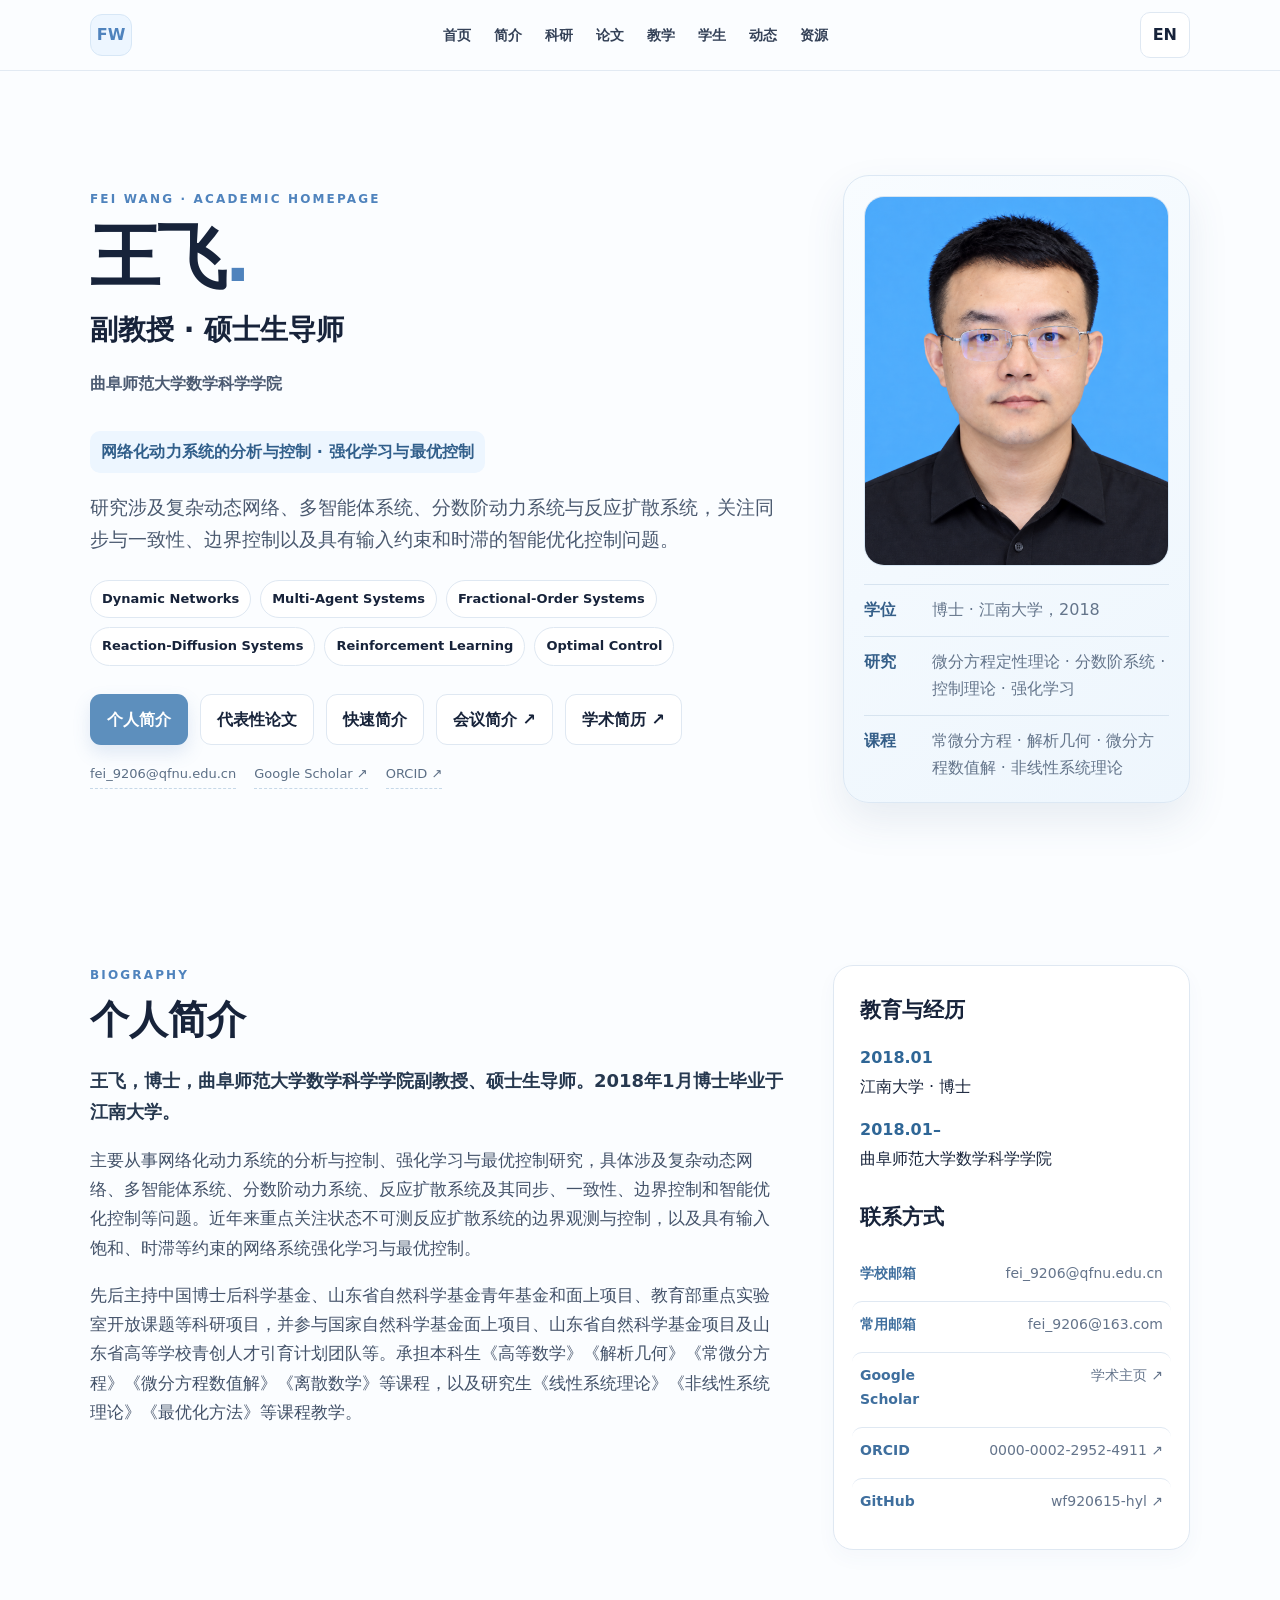
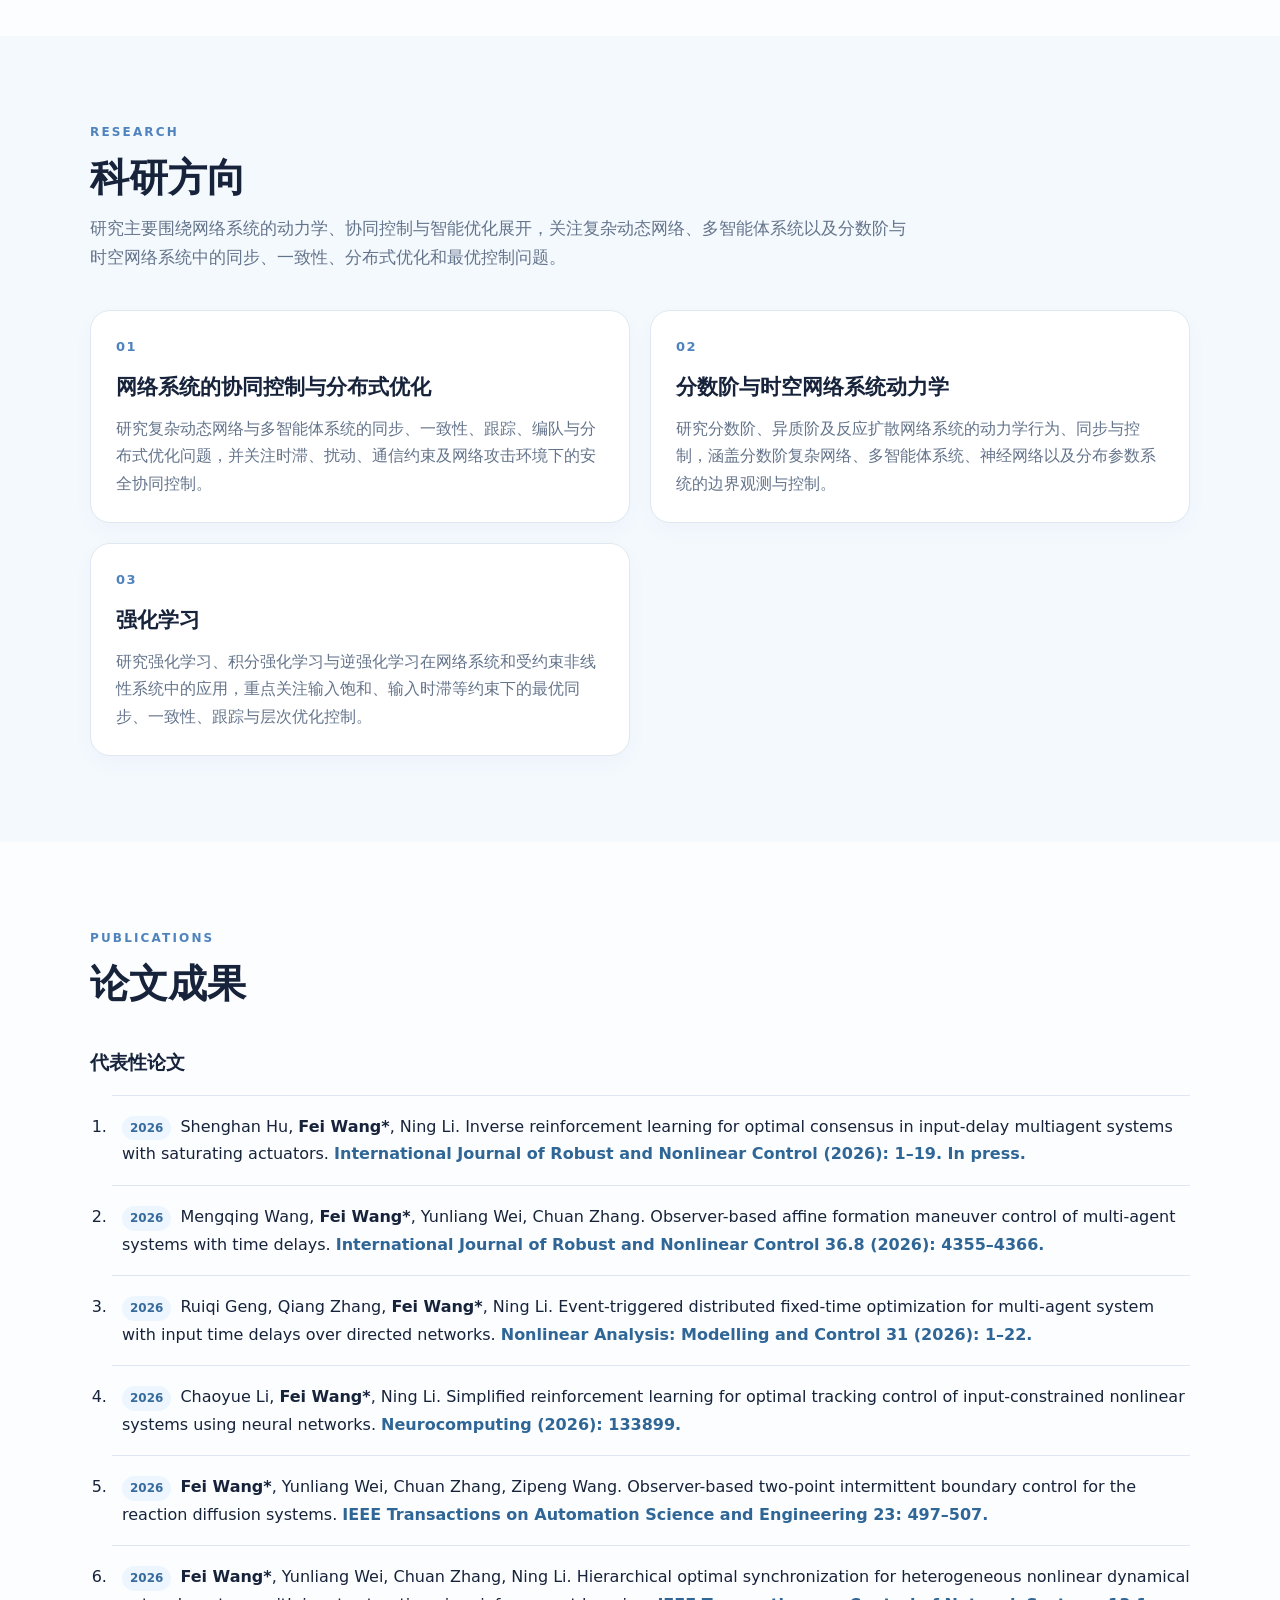
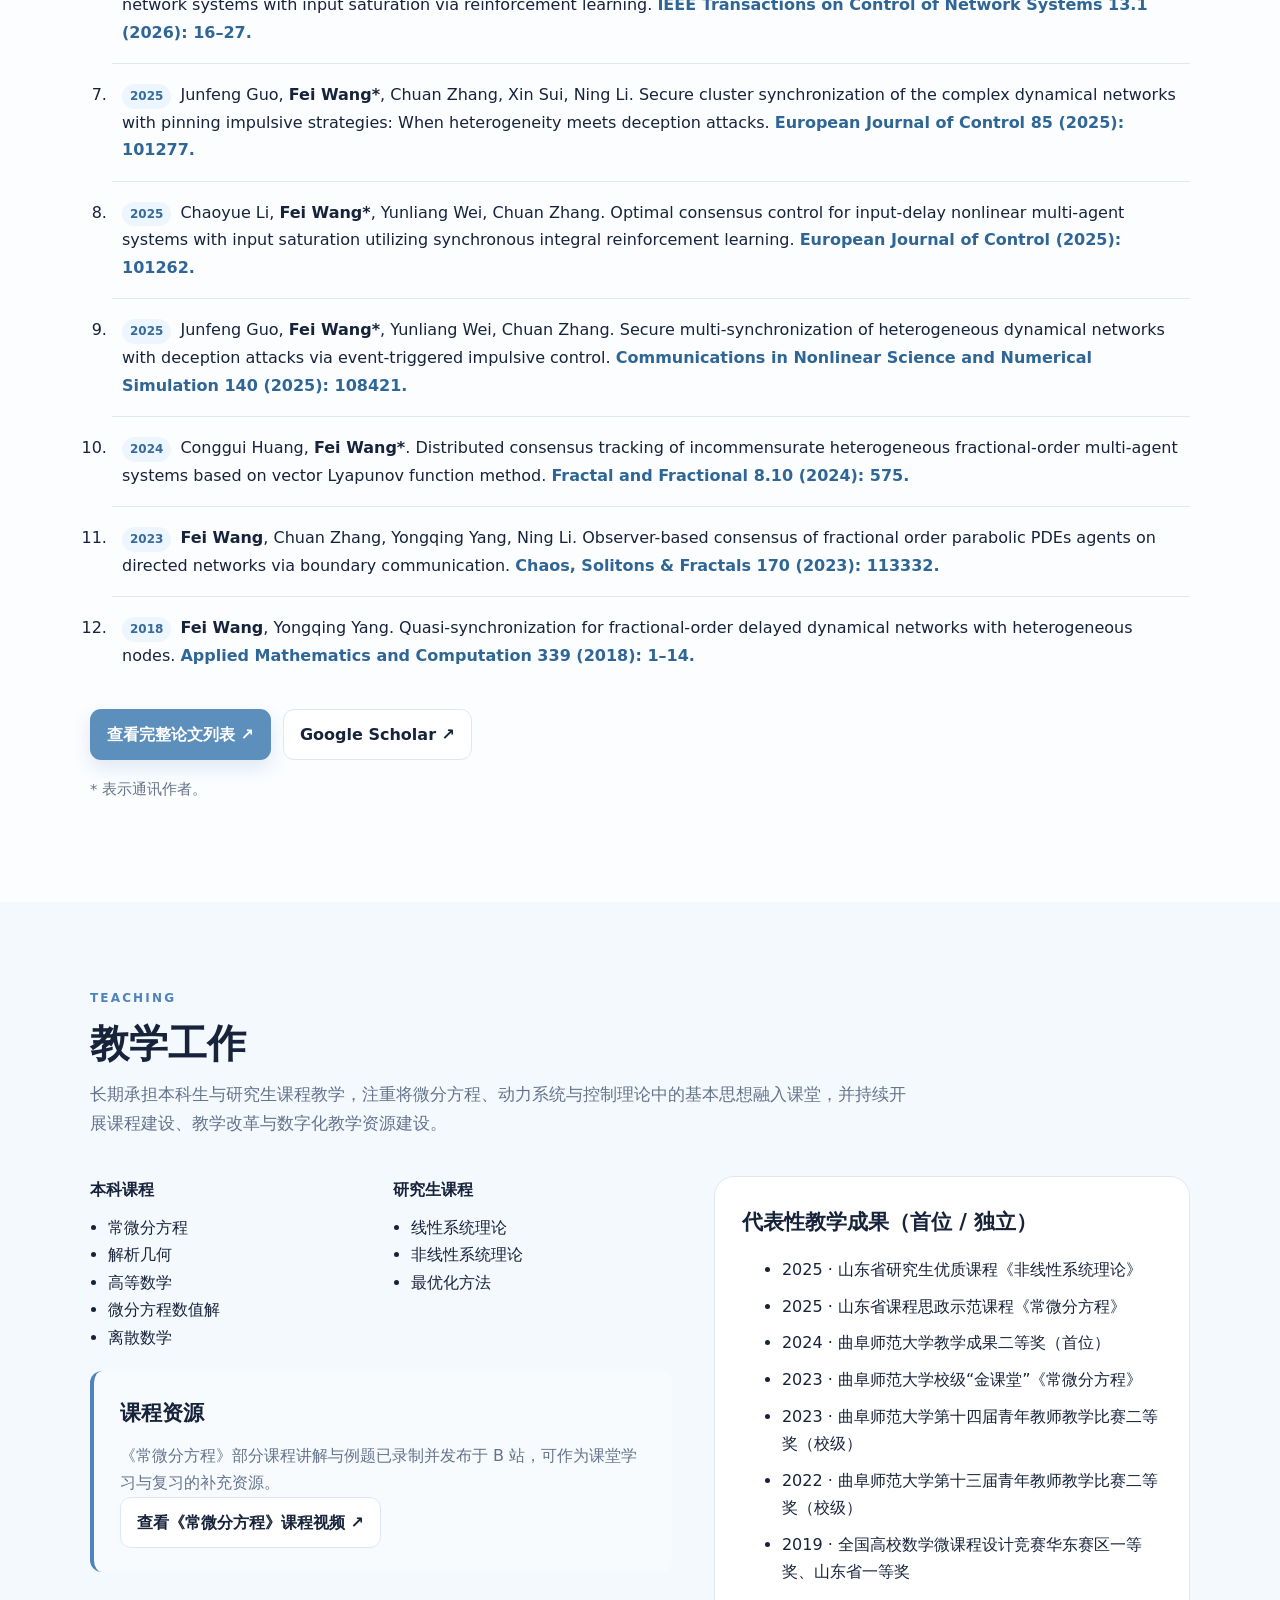
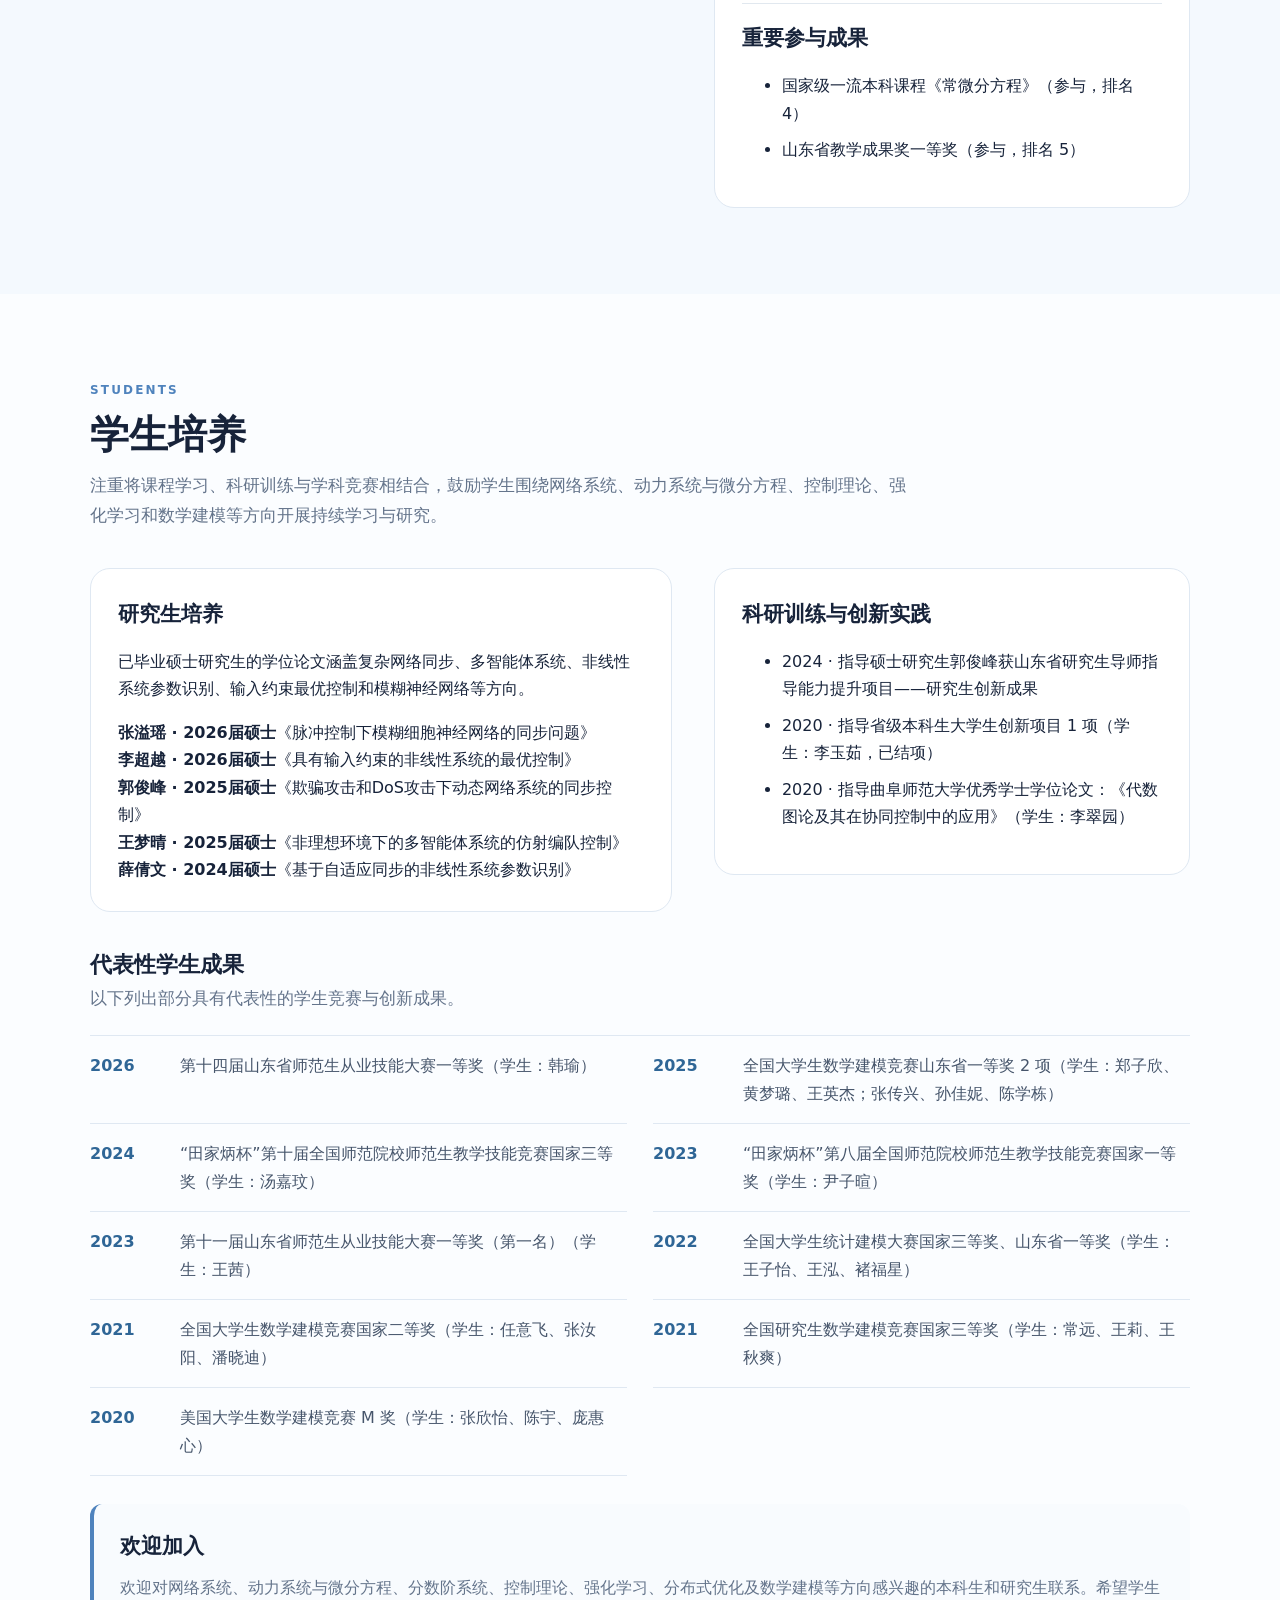
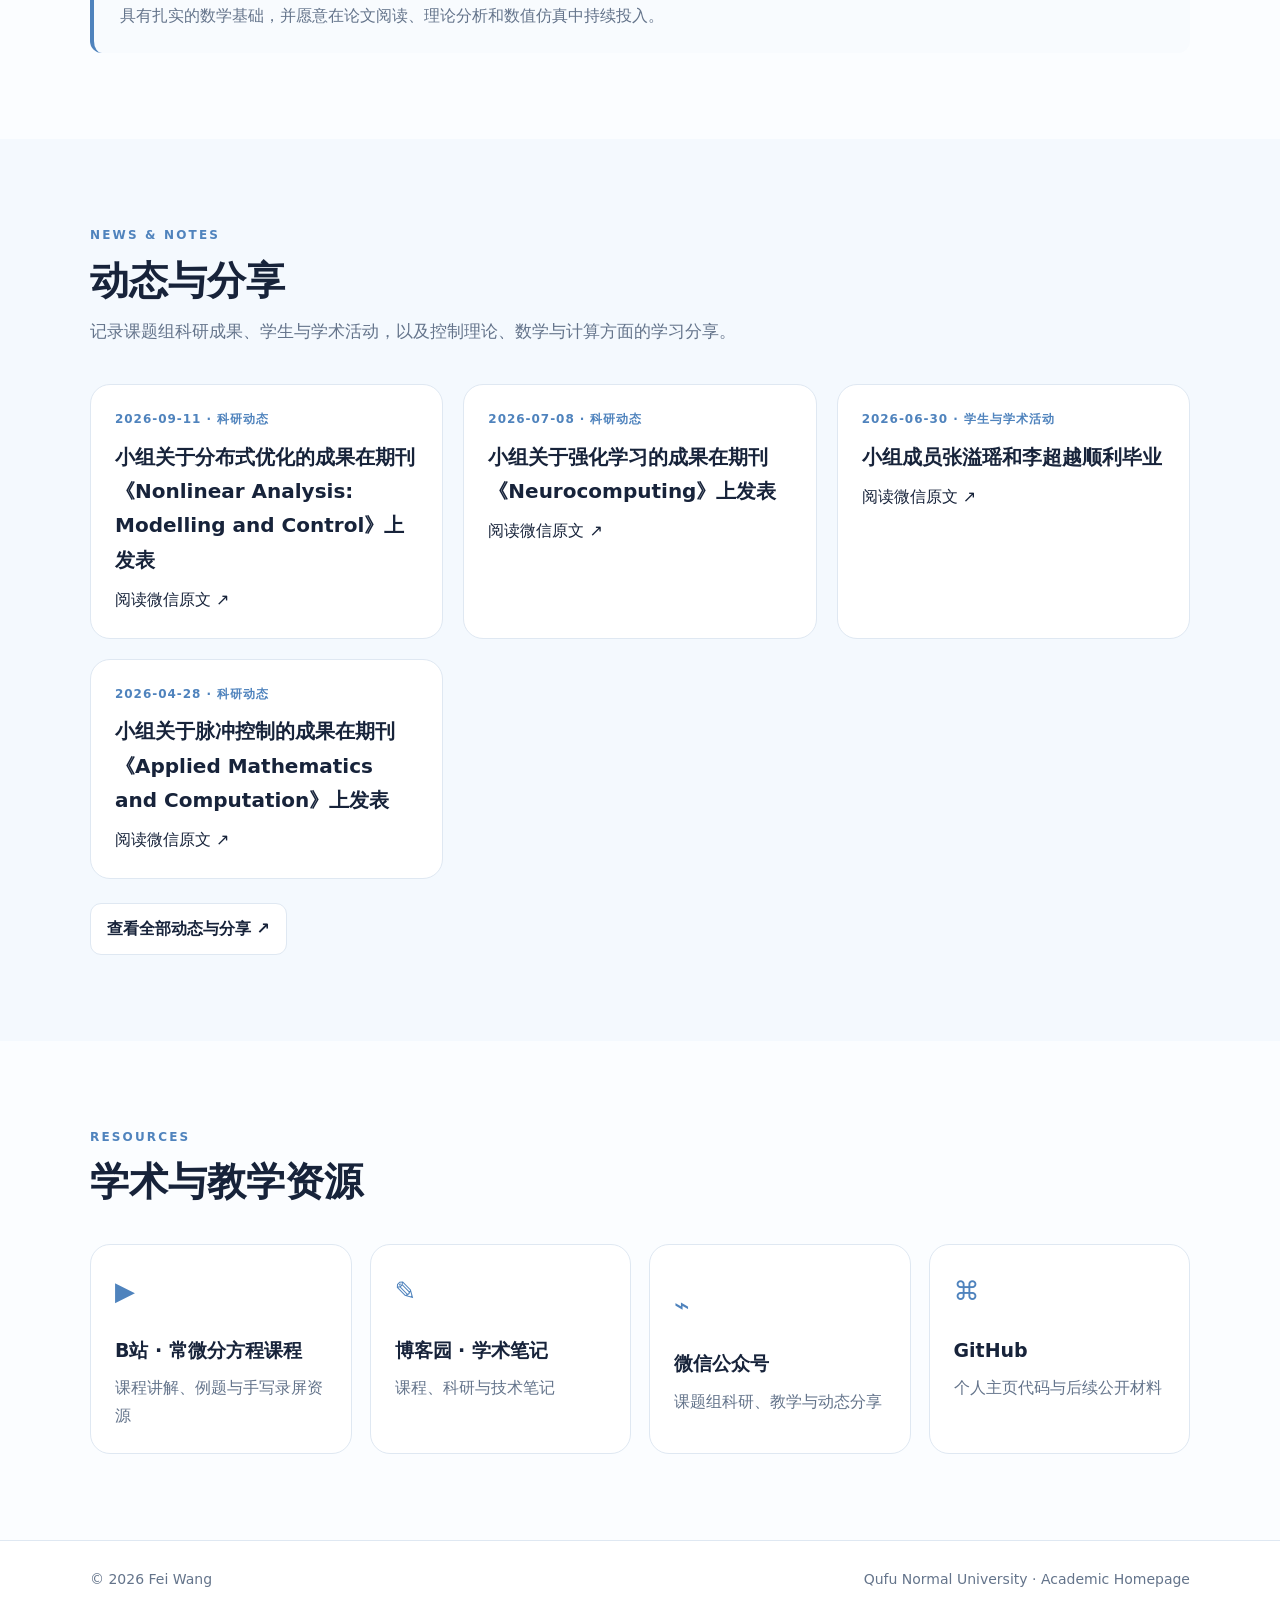
==== commit 668918e3: "Add files via upload" ====
--- a/index.html
+++ b/index.html
@@ -6,6 +6,15 @@
   <meta name="description" content="王飞（Fei Wang）个人学术主页，曲阜师范大学数学科学学院副教授、硕士生导师。研究方向包括网络化动力系统、分数阶系统、多智能体系统、反应扩散系统、强化学习与最优控制。" />
   <title>王飞 | Fei Wang — Academic Homepage</title>
   <link rel="stylesheet" href="style.css" />
+
+<style>
+.pub-subhead{margin:2rem 0 .8rem}.pub-subhead h4{margin:0 0 .35rem;font-size:1.2rem}.pub-subhead p{margin:0;color:var(--muted,#607080)}
+.full-head{margin-top:3rem}.pub-details{margin:1rem 0;border:1px solid rgba(50,90,140,.16);border-radius:14px;background:#fff;overflow:hidden}
+.pub-details summary{cursor:pointer;padding:1rem 1.15rem;font-weight:700;display:flex;align-items:center;gap:.55rem;background:rgba(230,241,252,.55)}
+.pub-details summary small{font-weight:600;color:#6a7b8d}.pub-details .pub-list{padding:1rem 1.4rem 1.2rem 2.8rem;margin:0}
+.pub-note{margin-top:1rem;color:var(--muted,#607080);font-size:.92rem}.selected-pubs{margin-bottom:1.25rem}
+
+</style>
 </head>
 <body>
 <header class="site-header">
@@ -18,7 +27,7 @@
       <a href="#publications" data-zh="论文" data-en="Publications">论文</a>
       <a href="#teaching" data-zh="教学" data-en="Teaching">教学</a>
       <a href="#students" data-zh="学生" data-en="Students">学生</a>
-      <a href="#notes" data-zh="随笔" data-en="Notes">随笔</a>
+      <a href="#notes" data-zh="动态" data-en="News & Notes">动态</a>
       <a href="#resources" data-zh="资源" data-en="Resources">资源</a>
     </nav>
     <div class="nav-actions">
@@ -32,24 +41,32 @@
 <section id="home" class="hero section">
   <div class="container hero-grid">
     <div class="hero-copy">
-      <div class="eyebrow">Academic Homepage</div>
+      <div class="eyebrow">Fei Wang · Academic Homepage</div>
       <h1><span data-zh="王飞" data-en="Fei Wang">王飞</span><span class="dot">.</span></h1>
       <h2 data-zh="副教授 · 硕士生导师" data-en="Associate Professor · Master Supervisor">副教授 · 硕士生导师</h2>
-      <p class="affiliation" data-zh="曲阜师范大学 · 数学科学学院" data-en="School of Mathematical Sciences · Qufu Normal University">曲阜师范大学 · 数学科学学院</p>
-      <p class="lead" data-zh="主要从事网络化动力系统的分析与控制、强化学习与最优控制研究，重点关注复杂动态网络、多智能体系统、分数阶动力系统和反应扩散系统。" data-en="Research on analysis and control of networked dynamical systems, reinforcement learning, and optimal control, with emphasis on complex networks, multi-agent systems, fractional-order systems, and reaction-diffusion systems.">主要从事网络化动力系统的分析与控制、强化学习与最优控制研究，重点关注复杂动态网络、多智能体系统、分数阶动力系统和反应扩散系统。</p>
-      <div class="tag-list"><span>Networked Systems</span><span>Fractional-Order Systems</span><span>Multi-Agent Systems</span><span>Boundary Control</span><span>Reinforcement Learning</span><span>Optimal Control</span></div>
+      <p class="affiliation" data-zh="曲阜师范大学数学科学学院" data-en="School of Mathematical Sciences, Qufu Normal University">曲阜师范大学数学科学学院</p>
+      <p class="research-focus" data-zh="网络化动力系统的分析与控制 · 强化学习与最优控制" data-en="Analysis & Control of Networked Dynamical Systems · Reinforcement Learning & Optimal Control">网络化动力系统的分析与控制 · 强化学习与最优控制</p>
+      <p class="lead" data-zh="研究涉及复杂动态网络、多智能体系统、分数阶动力系统与反应扩散系统，关注同步与一致性、边界控制以及具有输入约束和时滞的智能优化控制问题。" data-en="Research interests include complex dynamical networks, multi-agent systems, fractional-order systems and reaction-diffusion systems, with emphasis on synchronization and consensus, boundary control, and intelligent optimal control under input constraints and delays.">研究涉及复杂动态网络、多智能体系统、分数阶动力系统与反应扩散系统，关注同步与一致性、边界控制以及具有输入约束和时滞的智能优化控制问题。</p>
+      <div class="tag-list"><span>Dynamic Networks</span><span>Multi-Agent Systems</span><span>Fractional-Order Systems</span><span>Reaction-Diffusion Systems</span><span>Reinforcement Learning</span><span>Optimal Control</span></div>
       <div class="hero-actions">
         <a class="btn primary" href="#about" data-zh="个人简介" data-en="Biography">个人简介</a>
+        <a class="btn ghost" href="#publications" data-zh="代表性论文" data-en="Selected Publications">代表性论文</a>
         <button class="btn ghost" id="bioBtn" data-zh="快速简介" data-en="Quick Bio">快速简介</button>
-        <a class="btn ghost" href="https://scholar.google.com/citations?user=Hgl_O2YAAAAJ&hl=zh-CN" target="_blank" rel="noopener">Google Scholar ↗</a>
+        <a class="btn ghost" href="quick-bio.html" target="_blank" rel="noopener" data-zh="会议简介 ↗" data-en="Conference Bio ↗">会议简介 ↗</a>
+        <a class="btn ghost" href="cv.html" target="_blank" rel="noopener" data-zh="学术简历 ↗" data-en="Academic CV ↗">学术简历 ↗</a>
+      </div>
+      <div class="hero-links" aria-label="Academic profiles">
+        <a href="mailto:fei_9206@qfnu.edu.cn">fei_9206@qfnu.edu.cn</a>
+        <a href="https://scholar.google.com/citations?user=Hgl_O2YAAAAJ&hl=zh-CN" target="_blank" rel="noopener">Google Scholar ↗</a>
+        <a href="https://orcid.org/0000-0002-2952-4911" target="_blank" rel="noopener">ORCID ↗</a>
       </div>
     </div>
     <aside class="profile-card">
       <div class="portrait-wrap"><img class="portrait" src="portrait.png" alt="王飞 / Fei Wang" /></div>
       <div class="quick-info">
-        <div><strong data-zh="博士" data-en="Ph.D.">博士</strong><span data-zh="江南大学，2018" data-en="Jiangnan University, 2018">江南大学，2018</span></div>
-        <div><strong data-zh="研究" data-en="Research">研究</strong><span data-zh="动力系统 · 控制 · 强化学习" data-en="Dynamics · Control · RL">动力系统 · 控制 · 强化学习</span></div>
-        <div><strong data-zh="教学" data-en="Teaching">教学</strong><span data-zh="常微分方程 · 非线性系统" data-en="ODE · Nonlinear Systems">常微分方程 · 非线性系统</span></div>
+        <div><strong data-zh="学位" data-en="Degree">学位</strong><span data-zh="博士 · 江南大学，2018" data-en="Ph.D. · Jiangnan University, 2018">博士 · 江南大学，2018</span></div>
+        <div><strong data-zh="研究" data-en="Research">研究</strong><span data-zh="微分方程定性理论 · 分数阶系统 · 控制理论 · 强化学习" data-en="Qualitative Theory of Differential Equations · Fractional-Order Systems · Control Theory · Reinforcement Learning">微分方程定性理论 · 分数阶系统 · 控制理论 · 强化学习</span></div>
+        <div><strong data-zh="课程" data-en="Courses">课程</strong><span data-zh="常微分方程 · 解析几何 · 微分方程数值解 · 非线性系统理论" data-en="Ordinary Differential Equations · Analytic Geometry · Numerical Methods for Differential Equations · Nonlinear Systems Theory">常微分方程 · 解析几何 · 微分方程数值解 · 非线性系统理论</span></div>
       </div>
     </aside>
   </div>
@@ -60,15 +77,15 @@
     <div>
       <div class="section-head compact"><div class="eyebrow">Biography</div><h3 data-zh="个人简介" data-en="About Me">个人简介</h3></div>
       <div class="bio-copy">
-        <p data-zh="王飞，工学博士，曲阜师范大学数学科学学院副教授、硕士生导师。2018年1月博士毕业于江南大学。" data-en="Fei Wang received his Ph.D. degree in Engineering from Jiangnan University, China, in January 2018. He is currently an Associate Professor and Master Supervisor with the School of Mathematical Sciences, Qufu Normal University, China.">王飞，工学博士，曲阜师范大学数学科学学院副教授、硕士生导师。2018年1月博士毕业于江南大学。</p>
+        <p class="bio-intro" data-zh="王飞，博士，曲阜师范大学数学科学学院副教授、硕士生导师。2018年1月博士毕业于江南大学。" data-en="Fei Wang received his Ph.D. degree from Jiangnan University, China, in January 2018. He is currently an Associate Professor and Master Supervisor with the School of Mathematical Sciences, Qufu Normal University, China.">王飞，博士，曲阜师范大学数学科学学院副教授、硕士生导师。2018年1月博士毕业于江南大学。</p>
         <p data-zh="主要从事网络化动力系统的分析与控制、强化学习与最优控制研究，具体涉及复杂动态网络、多智能体系统、分数阶动力系统、反应扩散系统及其同步、一致性、边界控制和智能优化控制等问题。近年来重点关注状态不可测反应扩散系统的边界观测与控制，以及具有输入饱和、时滞等约束的网络系统强化学习与最优控制。" data-en="His research interests include analysis and control of networked dynamical systems, reinforcement learning, and optimal control, with particular emphasis on complex dynamical networks, multi-agent systems, fractional-order dynamical systems, and reaction-diffusion systems. Recent work focuses on observer-based and boundary control of reaction-diffusion systems with unavailable states, and reinforcement-learning-based optimal control of networked systems subject to input saturation and time delays.">主要从事网络化动力系统的分析与控制、强化学习与最优控制研究，具体涉及复杂动态网络、多智能体系统、分数阶动力系统、反应扩散系统及其同步、一致性、边界控制和智能优化控制等问题。近年来重点关注状态不可测反应扩散系统的边界观测与控制，以及具有输入饱和、时滞等约束的网络系统强化学习与最优控制。</p>
-        <p data-zh="先后主持中国博士后科学基金、山东省自然科学基金青年基金、山东省自然科学基金面上项目及教育部重点实验室开放课题等科研项目。承担本科生《常微分方程》《微分方程数值解》《解析几何》等课程以及研究生《线性系统理论》《非线性系统理论》《优化方法》等课程教学。" data-en="He has served as principal investigator of projects supported by the China Postdoctoral Science Foundation, the Natural Science Foundation of Shandong Province, and a Ministry of Education key laboratory. He teaches undergraduate and graduate courses including Ordinary Differential Equations, Numerical Methods for Differential Equations, Linear Systems Theory, Nonlinear Systems Theory, and Optimization Methods.">先后主持中国博士后科学基金、山东省自然科学基金青年基金、山东省自然科学基金面上项目及教育部重点实验室开放课题等科研项目。承担本科生《常微分方程》《微分方程数值解》《解析几何》等课程以及研究生《线性系统理论》《非线性系统理论》《优化方法》等课程教学。</p>
+        <p data-zh="先后主持中国博士后科学基金、山东省自然科学基金青年基金和面上项目、教育部重点实验室开放课题等科研项目，并参与国家自然科学基金面上项目、山东省自然科学基金项目及山东省高等学校青创人才引育计划团队等。承担本科生《高等数学》《解析几何》《常微分方程》《微分方程数值解》《离散数学》等课程，以及研究生《线性系统理论》《非线性系统理论》《最优化方法》等课程教学。" data-en="He has led projects supported by the China Postdoctoral Science Foundation, the Natural Science Foundation of Shandong Province, and a Ministry of Education key laboratory, and has also participated in projects supported by the National Natural Science Foundation of China, the Natural Science Foundation of Shandong Province, and the Shandong Provincial Higher Education Young Innovative Talent Program. He has taught undergraduate courses including Advanced Mathematics, Analytic Geometry, Ordinary Differential Equations, Numerical Methods for Differential Equations, and Discrete Mathematics, as well as graduate courses including Linear Systems Theory, Nonlinear Systems Theory, and Optimization Methods.">先后主持中国博士后科学基金、山东省自然科学基金青年基金和面上项目、教育部重点实验室开放课题等科研项目，并参与国家自然科学基金面上项目、山东省自然科学基金项目及山东省高等学校青创人才引育计划团队等。承担本科生《高等数学》《解析几何》《常微分方程》《微分方程数值解》《离散数学》等课程，以及研究生《线性系统理论》《非线性系统理论》《最优化方法》等课程教学。</p>
       </div>
     </div>
     <aside class="about-side">
       <h4 data-zh="教育与经历" data-en="Education & Experience">教育与经历</h4>
       <div class="mini-timeline">
-        <div><span>2018.01</span><p data-zh="江南大学 · 工学博士" data-en="Ph.D. in Engineering · Jiangnan University">江南大学 · 工学博士</p></div>
+        <div><span>2018.01</span><p data-zh="江南大学 · 博士" data-en="Ph.D. · Jiangnan University">江南大学 · 博士</p></div>
         <div><span>2018.01–</span><p data-zh="曲阜师范大学数学科学学院" data-en="School of Mathematical Sciences, Qufu Normal University">曲阜师范大学数学科学学院</p></div>
       </div>
       <h4 data-zh="联系方式" data-en="Contact">联系方式</h4>
@@ -85,81 +102,194 @@
 
 <section id="research" class="section alt">
   <div class="container">
-    <div class="section-head"><div class="eyebrow">Research</div><h3 data-zh="研究方向" data-en="Research Areas">研究方向</h3><p data-zh="以网络化动力系统为主线，围绕动力学分析、协同控制、边界控制与数据驱动最优控制展开研究。" data-en="A unified research program centered on networked dynamical systems, spanning dynamical analysis, cooperative control, boundary control, and data-driven optimal control.">以网络化动力系统为主线，围绕动力学分析、协同控制、边界控制与数据驱动最优控制展开研究。</p></div>
+    <div class="section-head">
+      <div class="eyebrow">Research</div>
+      <h3 data-zh="科研方向" data-en="Research Interests">科研方向</h3>
+      <p data-zh="研究主要围绕网络系统的动力学、协同控制与智能优化展开，关注复杂动态网络、多智能体系统以及分数阶与时空网络系统中的同步、一致性、分布式优化和最优控制问题。" data-en="My research focuses on the dynamics, cooperative control and intelligent optimization of networked systems, including complex dynamical networks, multi-agent systems, and fractional-order and spatiotemporal networked systems, with emphasis on synchronization, consensus, distributed optimization and optimal control.">研究主要围绕网络系统的动力学、协同控制与智能优化展开，关注复杂动态网络、多智能体系统以及分数阶与时空网络系统中的同步、一致性、分布式优化和最优控制问题。</p>
+    </div>
+
     <div class="cards research-cards">
-      <article class="card"><div class="num">01</div><h4 data-zh="分数阶动力系统与神经网络" data-en="Fractional-Order Systems & Neural Networks">分数阶动力系统与神经网络</h4><p data-zh="研究分数阶非线性系统的稳定性、同步与控制，关注异质阶、非恒同阶、时滞、脉冲及事件触发机制。" data-en="Stability, synchronization and control of fractional-order nonlinear systems, including heterogeneous orders, delays, impulsive effects and event-triggered mechanisms.">研究分数阶非线性系统的稳定性、同步与控制，关注异质阶、非恒同阶、时滞、脉冲及事件触发机制。</p></article>
-      <article class="card"><div class="num">02</div><h4 data-zh="复杂网络与多智能体系统" data-en="Complex Networks & Multi-Agent Systems">复杂网络与多智能体系统</h4><p data-zh="研究同步、一致性、编队及协同控制问题，并考虑网络攻击、通信约束、输入时滞和饱和等实际因素。" data-en="Synchronization, consensus, formation and cooperative control under cyber attacks, communication constraints, input delays and saturation.">研究同步、一致性、编队及协同控制问题，并考虑网络攻击、通信约束、输入时滞和饱和等实际因素。</p></article>
-      <article class="card"><div class="num">03</div><h4 data-zh="反应扩散系统与边界控制" data-en="Reaction-Diffusion Systems & Boundary Control">反应扩散系统与边界控制</h4><p data-zh="研究具有空间分布特性的反应扩散系统，关注边界观测、边界控制、输出反馈以及状态不可测问题。" data-en="Boundary observation, control and output feedback for spatially distributed reaction-diffusion systems with unavailable states.">研究具有空间分布特性的反应扩散系统，关注边界观测、边界控制、输出反馈以及状态不可测问题。</p></article>
-      <article class="card"><div class="num">04</div><h4 data-zh="强化学习与最优控制" data-en="Reinforcement Learning & Optimal Control">强化学习与最优控制</h4><p data-zh="研究强化学习、积分强化学习等方法在非线性系统和网络系统最优控制中的应用，重点考虑输入受限与时滞。" data-en="Reinforcement and integral reinforcement learning for optimal control of nonlinear and networked systems with practical constraints.">研究强化学习、积分强化学习等方法在非线性系统和网络系统最优控制中的应用，重点考虑输入受限与时滞。</p></article>
-    </div>
-    <div class="projects-block"><h4 data-zh="主持科研项目" data-en="Selected Projects as PI">主持科研项目</h4><div class="timeline">
-      <div class="timeline-item"><span>2025–2027</span><div><strong data-zh="山东省自然科学基金面上项目" data-en="Natural Science Foundation of Shandong Province (General Program)">山东省自然科学基金面上项目</strong><p data-zh="反常扩散神经网络的建模、分析与边界控制研究" data-en="Modeling, analysis and boundary control of anomalous-diffusion neural networks">反常扩散神经网络的建模、分析与边界控制研究</p></div></div>
-      <div class="timeline-item"><span>2024–2025</span><div><strong data-zh="教育部重点实验室开放课题" data-en="Open Project of a MOE Key Laboratory">教育部重点实验室开放课题</strong><p data-zh="分数阶复杂动态网络的同步及其控制方法研究" data-en="Synchronization and control of fractional-order complex dynamical networks">分数阶复杂动态网络的同步及其控制方法研究</p></div></div>
-      <div class="timeline-item"><span>2023–2025</span><div><strong data-zh="山东省自然科学基金青年基金" data-en="Natural Science Foundation of Shandong Province (Youth Program)">山东省自然科学基金青年基金</strong><p data-zh="非恒同分数阶复杂动态网络的动力学行为分析与控制" data-en="Dynamics and control of nonidentical fractional-order complex dynamical networks">非恒同分数阶复杂动态网络的动力学行为分析与控制</p></div></div>
-      <div class="timeline-item"><span>2020–2022</span><div><strong data-zh="中国博士后科学基金面上项目（二等）" data-en="China Postdoctoral Science Foundation (General Program)">中国博士后科学基金面上项目（二等）</strong><p data-zh="异质阶次分数阶动态网络系统的同步及其控制" data-en="Synchronization and control of heterogeneous-order fractional dynamical networks">异质阶次分数阶动态网络系统的同步及其控制</p></div></div>
-    </div></div>
+      <article class="card">
+        <div class="num">01</div>
+        <h4 data-zh="网络系统的协同控制与分布式优化" data-en="Cooperative Control & Distributed Optimization of Networked Systems">网络系统的协同控制与分布式优化</h4>
+        <p data-zh="研究复杂动态网络与多智能体系统的同步、一致性、跟踪、编队与分布式优化问题，并关注时滞、扰动、通信约束及网络攻击环境下的安全协同控制。" data-en="Synchronization, consensus, tracking, formation and distributed optimization of complex dynamical networks and multi-agent systems, with attention to delays, disturbances, communication constraints and secure cooperation under cyber attacks.">研究复杂动态网络与多智能体系统的同步、一致性、跟踪、编队与分布式优化问题，并关注时滞、扰动、通信约束及网络攻击环境下的安全协同控制。</p>
+      </article>
+
+      <article class="card">
+        <div class="num">02</div>
+        <h4 data-zh="分数阶与时空网络系统动力学" data-en="Fractional-Order & Spatiotemporal Network Dynamics">分数阶与时空网络系统动力学</h4>
+        <p data-zh="研究分数阶、异质阶及反应扩散网络系统的动力学行为、同步与控制，涵盖分数阶复杂网络、多智能体系统、神经网络以及分布参数系统的边界观测与控制。" data-en="Dynamics, synchronization and control of fractional-order, heterogeneous-order and reaction-diffusion networked systems, including complex networks, multi-agent systems, neural networks, and boundary observation and control of distributed-parameter systems.">研究分数阶、异质阶及反应扩散网络系统的动力学行为、同步与控制，涵盖分数阶复杂网络、多智能体系统、神经网络以及分布参数系统的边界观测与控制。</p>
+      </article>
+
+      <article class="card">
+        <div class="num">03</div>
+        <h4 data-zh="强化学习" data-en="Reinforcement Learning">强化学习</h4>
+        <p data-zh="研究强化学习、积分强化学习与逆强化学习在网络系统和受约束非线性系统中的应用，重点关注输入饱和、输入时滞等约束下的最优同步、一致性、跟踪与层次优化控制。" data-en="Reinforcement learning, integral reinforcement learning and inverse reinforcement learning for networked and constrained nonlinear systems, with emphasis on optimal synchronization, consensus, tracking and hierarchical optimization under input saturation and delays.">研究强化学习、积分强化学习与逆强化学习在网络系统和受约束非线性系统中的应用，重点关注输入饱和、输入时滞等约束下的最优同步、一致性、跟踪与层次优化控制。</p>
+      </article>
+    </div>
   </div>
 </section>
 
 <section id="publications" class="section">
   <div class="container">
-    <div class="section-head"><div class="eyebrow">Publications</div><h3 data-zh="论文成果" data-en="Publications">论文成果</h3><p data-zh="按研究方向分类展示代表性论文。点击标签即可筛选。" data-en="Selected publications are organized by research theme. Use the filters to browse.">按研究方向分类展示代表性论文。点击标签即可筛选。</p></div>
-    <div class="pub-filters" role="group" aria-label="Publication filters">
-      <button class="filter-btn active" data-filter="all" data-zh="全部" data-en="All">全部</button>
-      <button class="filter-btn" data-filter="rl" data-zh="强化学习与最优控制" data-en="RL & Optimal Control">强化学习与最优控制</button>
-      <button class="filter-btn" data-filter="rd" data-zh="反应扩散与边界控制" data-en="Reaction-Diffusion">反应扩散与边界控制</button>
-      <button class="filter-btn" data-filter="network" data-zh="复杂网络与多智能体" data-en="Networks & MAS">复杂网络与多智能体</button>
-      <button class="filter-btn" data-filter="fractional" data-zh="分数阶系统" data-en="Fractional Systems">分数阶系统</button>
-    </div>
-    <ol class="pub-list">
-      <li data-cat="rl network"><span class="pub-year">2026</span><strong>F. Wang*</strong>, Y. Wei, C. Zhang, N. Li. <em>Hierarchical optimal synchronization for heterogeneous nonlinear dynamical network systems with input saturation via reinforcement learning.</em> <span>IEEE Transactions on Control of Network Systems, 13(1): 16–27.</span></li>
-      <li data-cat="rd"><span class="pub-year">2026</span><strong>F. Wang*</strong>, Y. Wei, C. Zhang, Z. Wang. <em>Observer-based two-point intermittent boundary control for the reaction diffusion systems.</em> <span>IEEE Transactions on Automation Science and Engineering, 23: 497–507.</span></li>
-      <li data-cat="rl"><span class="pub-year">2026</span>C. Li, <strong>F. Wang*</strong>, N. Li. <em>Simplified reinforcement learning for optimal tracking control of input-constrained nonlinear systems using neural networks.</em> <span>Neurocomputing, 133899.</span></li>
-      <li data-cat="network"><span class="pub-year">2026</span>J. Guo, <strong>F. Wang*</strong>, N. Li. <em>Dynamic event-triggered delayed impulsive control for nonlinear system with packet loss.</em> <span>Applied Mathematics and Computation, 525: 130059.</span></li>
-      <li data-cat="rl network"><span class="pub-year">2026</span>S. Hu, <strong>F. Wang*</strong>, N. Li. <em>Inverse reinforcement learning for optimal consensus in input-delay multiagent systems with saturating actuators.</em> <span>International Journal of Robust and Nonlinear Control, in press.</span></li>
-      <li data-cat="network"><span class="pub-year">2025</span>J. Guo, <strong>F. Wang*</strong>, Y. Wei, C. Zhang. <em>Secure multi-synchronization of heterogeneous dynamical networks with deception attacks via event-triggered impulsive control.</em> <span>Communications in Nonlinear Science and Numerical Simulation, 140: 108421.</span></li>
-      <li data-cat="rl network"><span class="pub-year">2025</span>C. Li, <strong>F. Wang*</strong>, Y. Wei, C. Zhang. <em>Optimal consensus control for input-delay nonlinear multi-agent systems with input saturation utilizing synchronous integral reinforcement learning.</em> <span>European Journal of Control, 101262.</span></li>
-      <li data-cat="rd fractional network"><span class="pub-year">2023</span><strong>F. Wang</strong>, C. Zhang, Y. Yang, N. Li. <em>Observer-based consensus of fractional order parabolic PDEs agents on directed networks via boundary communication.</em> <span>Chaos, Solitons & Fractals, 170: 113332.</span></li>
-      <li data-cat="fractional"><span class="pub-year">2023</span><strong>F. Wang*</strong>, C. Zhang, N. Li. <em>Saturated delayed impulsive effects for fractional order nonlinear system with piecewise Caputo derivative and its application.</em> <span>Communications in Nonlinear Science and Numerical Simulation, 126: 107447.</span></li>
-      <li data-cat="fractional network"><span class="pub-year">2018</span><strong>F. Wang</strong>, Y. Yang. <em>Quasi-synchronization for fractional-order delayed dynamical networks with heterogeneous nodes.</em> <span>Applied Mathematics and Computation, 339: 1–14.</span></li>
-      <li data-cat="fractional"><span class="pub-year">2015</span><strong>F. Wang</strong>, Y. Yang, M. Hu. <em>Asymptotic stability of delayed fractional-order neural networks with impulsive effects.</em> <span>Neurocomputing, 154: 239–244.</span></li>
+    <div class="section-head">
+      <div class="eyebrow">Publications</div>
+      <h3 data-zh="论文成果" data-en="Publications">论文成果</h3>
+    </div>
+
+<div class="pub-subhead">
+      <h4 data-zh="代表性论文" data-en="Selected Publications">代表性论文</h4>
+    </div>
+    <ol class="pub-list selected-pubs">
+<li data-cat="rl mas"><span class="pub-year">2026</span>Shenghan Hu, <strong>Fei Wang*</strong>, Ning Li. <em>Inverse reinforcement learning for optimal consensus in input-delay multiagent systems with saturating actuators.</em> <span>International Journal of Robust and Nonlinear Control (2026): 1–19. In press.</span></li>
+<li data-cat="mas"><span class="pub-year">2026</span>Mengqing Wang, <strong>Fei Wang*</strong>, Yunliang Wei, Chuan Zhang. <em>Observer-based affine formation maneuver control of multi-agent systems with time delays.</em> <span>International Journal of Robust and Nonlinear Control 36.8 (2026): 4355–4366.</span></li>
+<li data-cat="mas"><span class="pub-year">2026</span>Ruiqi Geng, Qiang Zhang, <strong>Fei Wang*</strong>, Ning Li. <em>Event-triggered distributed fixed-time optimization for multi-agent system with input time delays over directed networks.</em> <span>Nonlinear Analysis: Modelling and Control 31 (2026): 1–22.</span></li>
+<li data-cat="rl"><span class="pub-year">2026</span>Chaoyue Li, <strong>Fei Wang*</strong>, Ning Li. <em>Simplified reinforcement learning for optimal tracking control of input-constrained nonlinear systems using neural networks.</em> <span>Neurocomputing (2026): 133899.</span></li>
+<li data-cat="rd"><span class="pub-year">2026</span><strong>Fei Wang*</strong>, Yunliang Wei, Chuan Zhang, Zipeng Wang. <em>Observer-based two-point intermittent boundary control for the reaction diffusion systems.</em> <span>IEEE Transactions on Automation Science and Engineering 23: 497–507.</span></li>
+<li data-cat="rl network"><span class="pub-year">2026</span><strong>Fei Wang*</strong>, Yunliang Wei, Chuan Zhang, Ning Li. <em>Hierarchical optimal synchronization for heterogeneous nonlinear dynamical network systems with input saturation via reinforcement learning.</em> <span>IEEE Transactions on Control of Network Systems 13.1 (2026): 16–27.</span></li>
+<li data-cat="network"><span class="pub-year">2025</span>Junfeng Guo, <strong>Fei Wang*</strong>, Chuan Zhang, Xin Sui, Ning Li. <em>Secure cluster synchronization of the complex dynamical networks with pinning impulsive strategies: When heterogeneity meets deception attacks.</em> <span>European Journal of Control 85 (2025): 101277.</span></li>
+<li data-cat="rl mas"><span class="pub-year">2025</span>Chaoyue Li, <strong>Fei Wang*</strong>, Yunliang Wei, Chuan Zhang. <em>Optimal consensus control for input-delay nonlinear multi-agent systems with input saturation utilizing synchronous integral reinforcement learning.</em> <span>European Journal of Control (2025): 101262.</span></li>
+<li data-cat="network"><span class="pub-year">2025</span>Junfeng Guo, <strong>Fei Wang*</strong>, Yunliang Wei, Chuan Zhang. <em>Secure multi-synchronization of heterogeneous dynamical networks with deception attacks via event-triggered impulsive control.</em> <span>Communications in Nonlinear Science and Numerical Simulation 140 (2025): 108421.</span></li>
+<li data-cat="fractional mas"><span class="pub-year">2024</span>Conggui Huang, <strong>Fei Wang*</strong>. <em>Distributed consensus tracking of incommensurate heterogeneous fractional-order multi-agent systems based on vector Lyapunov function method.</em> <span>Fractal and Fractional 8.10 (2024): 575.</span></li>
+<li data-cat="fractional mas rd"><span class="pub-year">2023</span><strong>Fei Wang</strong>, Chuan Zhang, Yongqing Yang, Ning Li. <em>Observer-based consensus of fractional order parabolic PDEs agents on directed networks via boundary communication.</em> <span>Chaos, Solitons & Fractals 170 (2023): 113332.</span></li>
+<li data-cat="fractional network"><span class="pub-year">2018</span><strong>Fei Wang</strong>, Yongqing Yang. <em>Quasi-synchronization for fractional-order delayed dynamical networks with heterogeneous nodes.</em> <span>Applied Mathematics and Computation 339 (2018): 1–14.</span></li>
     </ol>
-    <p class="section-note" data-zh="完整论文列表后续可继续补充；目前以代表性论文为主。" data-en="A complete publication list can be added later; this page currently highlights representative work.">完整论文列表后续可继续补充；目前以代表性论文为主。</p>
+
+    <div class="hero-actions" style="margin-top:1.4rem">
+      <a class="btn primary" href="publications.html" target="_blank" rel="noopener" data-zh="查看完整论文列表 ↗" data-en="Full Publication List ↗">查看完整论文列表 ↗</a>
+      <a class="btn ghost" href="https://scholar.google.com/citations?user=Hgl_O2YAAAAJ&hl=zh-CN" target="_blank" rel="noopener">Google Scholar ↗</a>
+    </div>
+    <p class="pub-note"><span data-zh="* 表示通讯作者。" data-en="* denotes corresponding author.">* 表示通讯作者。</span></p>
   </div>
 </section>
 
 <section id="teaching" class="section alt">
-  <div class="container teaching-grid">
-    <div><div class="section-head compact"><div class="eyebrow">Teaching</div><h3 data-zh="教学工作" data-en="Teaching">教学工作</h3></div>
-      <div class="course-columns"><div><h4 data-zh="本科课程" data-en="Undergraduate">本科课程</h4><ul><li data-zh="常微分方程" data-en="Ordinary Differential Equations">常微分方程</li><li data-zh="微分方程数值解" data-en="Numerical Methods for Differential Equations">微分方程数值解</li><li data-zh="解析几何" data-en="Analytic Geometry">解析几何</li></ul></div><div><h4 data-zh="研究生课程" data-en="Graduate">研究生课程</h4><ul><li data-zh="非线性系统理论" data-en="Nonlinear Systems Theory">非线性系统理论</li><li data-zh="线性系统理论" data-en="Linear Systems Theory">线性系统理论</li><li data-zh="优化方法" data-en="Optimization Methods">优化方法</li></ul></div></div>
-    </div>
-    <div class="highlight-panel"><h4 data-zh="代表性教学成果" data-en="Selected Teaching Achievements">代表性教学成果</h4><ul><li>2025 · <span data-zh="山东省研究生优质课程《非线性系统理论》" data-en="Shandong Provincial High-Quality Graduate Course: Nonlinear Systems Theory">山东省研究生优质课程《非线性系统理论》</span></li><li>2025 · <span data-zh="山东省课程思政示范课程《常微分方程》" data-en="Shandong Provincial Curriculum Ideological & Political Education Demonstration Course: ODE">山东省课程思政示范课程《常微分方程》</span></li><li>2024 · <span data-zh="曲阜师范大学教学成果二等奖" data-en="Second Prize, Teaching Achievement Award, QFNU">曲阜师范大学教学成果二等奖</span></li><li>2023 · <span data-zh="校级“金课堂”《常微分方程》" data-en="QFNU Gold Classroom: Ordinary Differential Equations">校级“金课堂”《常微分方程》</span></li><li>2019 · <span data-zh="全国高校数学微课程设计竞赛华东赛区一等奖、山东省一等奖" data-en="First Prize, East China Division and Shandong Province, National Mathematics Micro-course Design Competition">全国高校数学微课程设计竞赛华东赛区一等奖、山东省一等奖</span></li></ul></div>
+  <div class="container">
+    <div class="section-head">
+      <div class="eyebrow">Teaching</div>
+      <h3 data-zh="教学工作" data-en="Teaching">教学工作</h3>
+      <p data-zh="长期承担本科生与研究生课程教学，注重将微分方程、动力系统与控制理论中的基本思想融入课堂，并持续开展课程建设、教学改革与数字化教学资源建设。" data-en="I teach both undergraduate and graduate courses, with emphasis on connecting fundamental ideas from differential equations, dynamical systems and control theory with classroom teaching, curriculum development and digital learning resources.">长期承担本科生与研究生课程教学，注重将微分方程、动力系统与控制理论中的基本思想融入课堂，并持续开展课程建设、教学改革与数字化教学资源建设。</p>
+    </div>
+
+    <div class="teaching-grid">
+      <div>
+        <div class="course-columns">
+          <div>
+            <h4 data-zh="本科课程" data-en="Undergraduate Courses">本科课程</h4>
+            <ul>
+              <li data-zh="常微分方程" data-en="Ordinary Differential Equations">常微分方程</li>
+              <li data-zh="解析几何" data-en="Analytic Geometry">解析几何</li>
+              <li data-zh="高等数学" data-en="Advanced Mathematics">高等数学</li>
+              <li data-zh="微分方程数值解" data-en="Numerical Methods for Differential Equations">微分方程数值解</li>
+              <li data-zh="离散数学" data-en="Discrete Mathematics">离散数学</li>
+            </ul>
+          </div>
+          <div>
+            <h4 data-zh="研究生课程" data-en="Graduate Courses">研究生课程</h4>
+            <ul>
+              <li data-zh="线性系统理论" data-en="Linear Systems Theory">线性系统理论</li>
+              <li data-zh="非线性系统理论" data-en="Nonlinear Systems Theory">非线性系统理论</li>
+              <li data-zh="最优化方法" data-en="Optimization Methods">最优化方法</li>
+            </ul>
+          </div>
+        </div>
+
+        <div class="prospective" style="margin-top:1.25rem">
+          <h4 data-zh="课程资源" data-en="Course Resources">课程资源</h4>
+          <p data-zh="《常微分方程》部分课程讲解与例题已录制并发布于 B 站，可作为课堂学习与复习的补充资源。" data-en="Selected lectures and worked examples for Ordinary Differential Equations are available on Bilibili as supplementary learning and review materials.">《常微分方程》部分课程讲解与例题已录制并发布于 B 站，可作为课堂学习与复习的补充资源。</p>
+          <a class="btn ghost" href="https://space.bilibili.com/259471343" target="_blank" rel="noopener" data-zh="查看《常微分方程》课程视频 ↗" data-en="ODE Course Videos ↗">查看《常微分方程》课程视频 ↗</a>
+        </div>
+      </div>
+
+      <div class="highlight-panel">
+        <h4 data-zh="代表性教学成果（首位 / 独立）" data-en="Selected Teaching Achievements (Lead / Individual)">代表性教学成果（首位 / 独立）</h4>
+        <ul>
+          <li>2025 · <span data-zh="山东省研究生优质课程《非线性系统理论》" data-en="Shandong Provincial High-Quality Graduate Course: Nonlinear Systems Theory">山东省研究生优质课程《非线性系统理论》</span></li>
+          <li>2025 · <span data-zh="山东省课程思政示范课程《常微分方程》" data-en="Shandong Provincial Curriculum Ideological and Political Education Demonstration Course: Ordinary Differential Equations">山东省课程思政示范课程《常微分方程》</span></li>
+          <li>2024 · <span data-zh="曲阜师范大学教学成果二等奖（首位）" data-en="Second Prize, Teaching Achievement Award, QFNU (lead contributor)">曲阜师范大学教学成果二等奖（首位）</span></li>
+          <li>2023 · <span data-zh="曲阜师范大学校级“金课堂”《常微分方程》" data-en="QFNU Gold Classroom: Ordinary Differential Equations">曲阜师范大学校级“金课堂”《常微分方程》</span></li>
+          <li>2023 · <span data-zh="曲阜师范大学第十四届青年教师教学比赛二等奖（校级）" data-en="Second Prize, 14th Young Faculty Teaching Competition, QFNU">曲阜师范大学第十四届青年教师教学比赛二等奖（校级）</span></li>
+          <li>2022 · <span data-zh="曲阜师范大学第十三届青年教师教学比赛二等奖（校级）" data-en="Second Prize, 13th Young Faculty Teaching Competition, QFNU">曲阜师范大学第十三届青年教师教学比赛二等奖（校级）</span></li>
+          <li>2019 · <span data-zh="全国高校数学微课程设计竞赛华东赛区一等奖、山东省一等奖" data-en="First Prize, East China Division and Shandong Province, National Mathematics Micro-course Design Competition">全国高校数学微课程设计竞赛华东赛区一等奖、山东省一等奖</span></li>
+        </ul>
+
+        <div style="margin-top:1.1rem;padding-top:1rem;border-top:1px solid rgba(120,150,180,.22)">
+          <h4 style="margin-bottom:.6rem" data-zh="重要参与成果" data-en="Major Collaborative Teaching Achievements">重要参与成果</h4>
+          <ul>
+            <li><span data-zh="国家级一流本科课程《常微分方程》（参与，排名 4）" data-en="National First-Class Undergraduate Course: Ordinary Differential Equations (contributor, 4th-listed)">国家级一流本科课程《常微分方程》（参与，排名 4）</span></li>
+            <li><span data-zh="山东省教学成果奖一等奖（参与，排名 5）" data-en="First Prize, Shandong Provincial Teaching Achievement Award (contributor, 5th-listed)">山东省教学成果奖一等奖（参与，排名 5）</span></li>
+          </ul>
+        </div>
+      </div>
+    </div>
   </div>
 </section>
 
 <section id="students" class="section">
   <div class="container">
-    <div class="section-head"><div class="eyebrow">Students</div><h3 data-zh="学生培养" data-en="Student Mentoring">学生培养</h3><p data-zh="重视将课堂教学、科研训练与学科竞赛相结合，鼓励学生从微分方程、动力系统、控制理论及数学建模问题出发开展研究与创新。" data-en="Student mentoring integrates coursework, research training and competitions, encouraging students to explore problems in differential equations, dynamical systems, control theory and mathematical modeling.">重视将课堂教学、科研训练与学科竞赛相结合，鼓励学生从微分方程、动力系统、控制理论及数学建模问题出发开展研究与创新。</p></div>
+    <div class="section-head">
+      <div class="eyebrow">Students</div>
+      <h3 data-zh="学生培养" data-en="Student Mentoring">学生培养</h3>
+      <p data-zh="注重将课程学习、科研训练与学科竞赛相结合，鼓励学生围绕网络系统、动力系统与微分方程、控制理论、强化学习和数学建模等方向开展持续学习与研究。" data-en="Student mentoring integrates coursework, research training and academic competitions, with an emphasis on sustained study and research in networked systems, dynamical systems and differential equations, control theory, reinforcement learning, and mathematical modeling.">注重将课程学习、科研训练与学科竞赛相结合，鼓励学生围绕网络系统、动力系统与微分方程、控制理论、强化学习和数学建模等方向开展持续学习与研究。</p>
+    </div>
+
+    <div class="teaching-grid" style="margin-bottom:34px">
+      <div class="highlight-panel">
+        <h4 data-zh="研究生培养" data-en="Graduate Supervision">研究生培养</h4>
+        <p data-zh="已毕业硕士研究生的学位论文涵盖复杂网络同步、多智能体系统、非线性系统参数识别、输入约束最优控制和模糊神经网络等方向。" data-en="Completed master's theses cover complex-network synchronization, multi-agent systems, nonlinear-system parameter identification, optimal control with input constraints, and fuzzy neural networks.">已毕业硕士研究生的学位论文涵盖复杂网络同步、多智能体系统、非线性系统参数识别、输入约束最优控制和模糊神经网络等方向。</p>
+        <div class="alumni-list">
+          <div class="alumni-item"><strong>张溢瑶 · 2026届硕士</strong><span data-zh="《脉冲控制下模糊细胞神经网络的同步问题》" data-en="Synchronization of Fuzzy Cellular Neural Networks under Impulsive Control">《脉冲控制下模糊细胞神经网络的同步问题》</span></div>
+          <div class="alumni-item"><strong>李超越 · 2026届硕士</strong><span data-zh="《具有输入约束的非线性系统的最优控制》" data-en="Optimal Control of Nonlinear Systems with Input Constraints">《具有输入约束的非线性系统的最优控制》</span></div>
+          <div class="alumni-item"><strong>郭俊峰 · 2025届硕士</strong><span data-zh="《欺骗攻击和DoS攻击下动态网络系统的同步控制》" data-en="Synchronization Control of Dynamical Network Systems under Deception and DoS Attacks">《欺骗攻击和DoS攻击下动态网络系统的同步控制》</span></div>
+          <div class="alumni-item"><strong>王梦晴 · 2025届硕士</strong><span data-zh="《非理想环境下的多智能体系统的仿射编队控制》" data-en="Affine Formation Control of Multi-Agent Systems in Non-Ideal Environments">《非理想环境下的多智能体系统的仿射编队控制》</span></div>
+          <div class="alumni-item"><strong>薛倩文 · 2024届硕士</strong><span data-zh="《基于自适应同步的非线性系统参数识别》" data-en="Parameter Identification of Nonlinear Systems Based on Adaptive Synchronization">《基于自适应同步的非线性系统参数识别》</span></div>
+        </div>
+      </div>
+
+      <div class="highlight-panel">
+        <h4 data-zh="科研训练与创新实践" data-en="Research Training & Innovation">科研训练与创新实践</h4>
+        <ul>
+          <li><span data-zh="2024 · 指导硕士研究生郭俊峰获山东省研究生导师指导能力提升项目——研究生创新成果" data-en="2024 · Supervised graduate student Junfeng Guo in a Shandong provincial graduate innovation achievement project">2024 · 指导硕士研究生郭俊峰获山东省研究生导师指导能力提升项目——研究生创新成果</span></li>
+          <li><span data-zh="2020 · 指导省级本科生大学生创新项目 1 项（学生：李玉茹，已结项）" data-en="2020 · Supervised a provincial undergraduate innovation project (student: Yuru Li; completed)">2020 · 指导省级本科生大学生创新项目 1 项（学生：李玉茹，已结项）</span></li>
+          <li><span data-zh="2020 · 指导曲阜师范大学优秀学士学位论文：《代数图论及其在协同控制中的应用》（学生：李翠园）" data-en="2020 · Supervised an Outstanding Bachelor's Thesis at QFNU: “Algebraic Graph Theory and Its Applications in Cooperative Control” (student: Cuiyuan Li)">2020 · 指导曲阜师范大学优秀学士学位论文：《代数图论及其在协同控制中的应用》（学生：李翠园）</span></li>
+        </ul>
+      </div>
+    </div>
+
+    <div class="section-head compact">
+      <h4 style="font-size:22px;margin:0" data-zh="代表性学生成果" data-en="Selected Student Achievements">代表性学生成果</h4>
+      <p data-zh="以下列出部分具有代表性的学生竞赛与创新成果。" data-en="Selected representative achievements from student competitions and innovation activities are listed below.">以下列出部分具有代表性的学生竞赛与创新成果。</p>
+    </div>
+
     <div class="student-awards">
-      <div class="award-item"><span>2026</span><p data-zh="山东省师范生从业技能大赛一等奖（学生：韩瑜）" data-en="First Prize, Shandong Normal Student Teaching Skills Competition">山东省师范生从业技能大赛一等奖（学生：韩瑜）</p></div>
-      <div class="award-item"><span>2025</span><p data-zh="全国大学生数学建模竞赛山东省一等奖 2 项" data-en="Two First Prizes, Shandong Division, China Undergraduate Mathematical Contest in Modeling">全国大学生数学建模竞赛山东省一等奖 2 项</p></div>
-      <div class="award-item"><span>2023</span><p data-zh="“田家炳杯”全国师范院校师范生教学技能竞赛国家一等奖（学生：尹子暄）" data-en="National First Prize, Tian Jiabing Cup Teaching Skills Competition">“田家炳杯”全国师范院校师范生教学技能竞赛国家一等奖（学生：尹子暄）</p></div>
-      <div class="award-item"><span>2023</span><p data-zh="山东省师范生从业技能大赛一等奖（第一名）（学生：王茜）" data-en="First Prize (1st place), Shandong Normal Student Teaching Skills Competition">山东省师范生从业技能大赛一等奖（第一名）（学生：王茜）</p></div>
-      <div class="award-item"><span>2022</span><p data-zh="全国大学生统计建模大赛国家三等奖、山东省一等奖" data-en="National Third Prize and Shandong First Prize, National Undergraduate Statistical Modeling Competition">全国大学生统计建模大赛国家三等奖、山东省一等奖</p></div>
-      <div class="award-item"><span>2021</span><p data-zh="全国大学生数学建模竞赛国家二等奖" data-en="National Second Prize, China Undergraduate Mathematical Contest in Modeling">全国大学生数学建模竞赛国家二等奖</p></div>
-      <div class="award-item"><span>2021</span><p data-zh="全国研究生数学建模竞赛国家三等奖" data-en="National Third Prize, China Graduate Mathematical Contest in Modeling">全国研究生数学建模竞赛国家三等奖</p></div>
-    </div>
-    <div class="prospective"><h4 data-zh="欢迎加入" data-en="Prospective Students">欢迎加入</h4><p data-zh="欢迎对动力系统与微分方程、分数阶系统、复杂网络与多智能体系统、控制理论与优化、强化学习与智能控制、数学建模等方向感兴趣的本科生和研究生联系。" data-en="Undergraduate and graduate students interested in dynamical systems, fractional-order systems, complex networks, multi-agent systems, control, optimization, reinforcement learning, or mathematical modeling are welcome to contact me.">欢迎对动力系统与微分方程、分数阶系统、复杂网络与多智能体系统、控制理论与优化、强化学习与智能控制、数学建模等方向感兴趣的本科生和研究生联系。</p></div>
+      <div class="award-item"><span>2026</span><p data-zh="第十四届山东省师范生从业技能大赛一等奖（学生：韩瑜）" data-en="First Prize, 14th Shandong Normal Student Teaching Skills Competition (student: Han Yu)">第十四届山东省师范生从业技能大赛一等奖（学生：韩瑜）</p></div>
+      <div class="award-item"><span>2025</span><p data-zh="全国大学生数学建模竞赛山东省一等奖 2 项（学生：郑子欣、黄梦璐、王英杰；张传兴、孙佳妮、陈学栋）" data-en="Two Shandong First Prizes, China Undergraduate Mathematical Contest in Modeling">全国大学生数学建模竞赛山东省一等奖 2 项（学生：郑子欣、黄梦璐、王英杰；张传兴、孙佳妮、陈学栋）</p></div>
+      <div class="award-item"><span>2024</span><p data-zh="“田家炳杯”第十届全国师范院校师范生教学技能竞赛国家三等奖（学生：汤嘉玟）" data-en="National Third Prize, 10th Tian Jiabing Cup Teaching Skills Competition (student: Jiawen Tang)">“田家炳杯”第十届全国师范院校师范生教学技能竞赛国家三等奖（学生：汤嘉玟）</p></div>
+      <div class="award-item"><span>2023</span><p data-zh="“田家炳杯”第八届全国师范院校师范生教学技能竞赛国家一等奖（学生：尹子暄）" data-en="National First Prize, 8th Tian Jiabing Cup Teaching Skills Competition (student: Zixuan Yin)">“田家炳杯”第八届全国师范院校师范生教学技能竞赛国家一等奖（学生：尹子暄）</p></div>
+      <div class="award-item"><span>2023</span><p data-zh="第十一届山东省师范生从业技能大赛一等奖（第一名）（学生：王茜）" data-en="First Prize (1st place), 11th Shandong Normal Student Teaching Skills Competition (student: Qian Wang)">第十一届山东省师范生从业技能大赛一等奖（第一名）（学生：王茜）</p></div>
+      <div class="award-item"><span>2022</span><p data-zh="全国大学生统计建模大赛国家三等奖、山东省一等奖（学生：王子怡、王泓、褚福星）" data-en="National Third Prize and Shandong First Prize, National Undergraduate Statistical Modeling Competition">全国大学生统计建模大赛国家三等奖、山东省一等奖（学生：王子怡、王泓、褚福星）</p></div>
+      <div class="award-item"><span>2021</span><p data-zh="全国大学生数学建模竞赛国家二等奖（学生：任意飞、张汝阳、潘晓迪）" data-en="National Second Prize, China Undergraduate Mathematical Contest in Modeling (students: Yifei Ren, Ruyang Zhang, Xiaodi Pan)">全国大学生数学建模竞赛国家二等奖（学生：任意飞、张汝阳、潘晓迪）</p></div>
+      <div class="award-item"><span>2021</span><p data-zh="全国研究生数学建模竞赛国家三等奖（学生：常远、王莉、王秋爽）" data-en="National Third Prize, China Graduate Mathematical Contest in Modeling">全国研究生数学建模竞赛国家三等奖（学生：常远、王莉、王秋爽）</p></div>
+      <div class="award-item"><span>2020</span><p data-zh="美国大学生数学建模竞赛 M 奖（学生：张欣怡、陈宇、庞惠心）" data-en="M Award, Mathematical Contest in Modeling (students: Xinyi Zhang, Yu Chen, Huixin Pang)">美国大学生数学建模竞赛 M 奖（学生：张欣怡、陈宇、庞惠心）</p></div>
+    </div>
+
+    <div class="prospective">
+      <h4 data-zh="欢迎加入" data-en="Prospective Students">欢迎加入</h4>
+      <p data-zh="欢迎对网络系统、动力系统与微分方程、分数阶系统、控制理论、强化学习、分布式优化及数学建模等方向感兴趣的本科生和研究生联系。希望学生具有扎实的数学基础，并愿意在论文阅读、理论分析和数值仿真中持续投入。" data-en="Undergraduate and graduate students interested in networked systems, dynamical systems and differential equations, fractional-order systems, control theory, reinforcement learning, distributed optimization, or mathematical modeling are welcome to contact me. A solid mathematical foundation and sustained engagement in reading, analysis and numerical simulation are highly valued.">欢迎对网络系统、动力系统与微分方程、分数阶系统、控制理论、强化学习、分布式优化及数学建模等方向感兴趣的本科生和研究生联系。希望学生具有扎实的数学基础，并愿意在论文阅读、理论分析和数值仿真中持续投入。</p>
+    </div>
   </div>
 </section>
 
 <section id="notes" class="section alt">
   <div class="container">
-    <div class="section-head"><div class="eyebrow">Notes & Posts</div><h3 data-zh="随笔与分享" data-en="Notes & Posts">随笔与分享</h3><p data-zh="这里用于同步微信公众号中的科研随笔、教学笔记和课题组动态。后续只需添加标题、日期、摘要和原文链接即可更新。" data-en="This section is reserved for research notes, teaching reflections and group updates, synchronized with WeChat posts. Each entry can be updated with a title, date, short summary and source link.">这里用于同步微信公众号中的科研随笔、教学笔记和课题组动态。后续只需添加标题、日期、摘要和原文链接即可更新。</p></div>
-    <div class="notes-grid">
-      <article class="note-card"><div class="note-meta" data-zh="科研随笔" data-en="Research Note">科研随笔</div><h4 data-zh="最新文章将在这里展示" data-en="Latest posts will appear here">最新文章将在这里展示</h4><p data-zh="可放论文阅读、研究心得或控制理论相关思考，并链接到微信公众号原文。" data-en="Use this space for paper notes, research reflections, or control-theory discussions, with links to the original WeChat posts.">可放论文阅读、研究心得或控制理论相关思考，并链接到微信公众号原文。</p></article>
-      <article class="note-card"><div class="note-meta" data-zh="教学笔记" data-en="Teaching Note">教学笔记</div><h4 data-zh="常微分方程与课程教学" data-en="ODE and Course Teaching">常微分方程与课程教学</h4><p data-zh="可同步课程讲解、例题分析、教学设计及数学建模相关内容。" data-en="Course explanations, examples, teaching design and mathematical modeling notes can be shared here.">可同步课程讲解、例题分析、教学设计及数学建模相关内容。</p></article>
-      <article class="note-card"><div class="note-meta" data-zh="课题组动态" data-en="Group News">课题组动态</div><h4 data-zh="论文、会议与学生动态" data-en="Papers, Conferences & Students">论文、会议与学生动态</h4><p data-zh="用于记录论文录用、参加学术会议、学生获奖和组内活动。" data-en="Updates on accepted papers, conference participation, student awards and group activities.">用于记录论文录用、参加学术会议、学生获奖和组内活动。</p></article>
+    <div class="section-head">
+      <div class="eyebrow">News & Notes</div>
+      <h3 data-zh="动态与分享" data-en="News & Notes">动态与分享</h3>
+      <p data-zh="记录课题组科研成果、学生与学术活动，以及控制理论、数学与计算方面的学习分享。" data-en="Research updates, student and academic activities, and learning notes on control theory, mathematics and computation.">记录课题组科研成果、学生与学术活动，以及控制理论、数学与计算方面的学习分享。</p>
+    </div>
+    <div class="notes-grid" id="homeNotes"></div>
+    <div style="margin-top:24px">
+      <a class="btn ghost" href="notes.html" target="_blank" rel="noopener" data-zh="查看全部动态与分享 ↗" data-en="View All News & Notes ↗">查看全部动态与分享 ↗</a>
     </div>
   </div>
 </section>
@@ -181,8 +311,24 @@
 
 <div class="modal" id="qrModal" aria-hidden="true"><div class="modal-backdrop" data-close="1"></div><div class="modal-card"><button class="modal-close" id="modalClose">×</button><h4 data-zh="微信公众号" data-en="WeChat Official Account">微信公众号</h4><img src="wechat_qr.png" alt="课题组微信公众号二维码" /><p data-zh="扫码关注课题组动态与分享" data-en="Scan to follow group updates and posts">扫码关注课题组动态与分享</p></div></div>
 
-<div class="modal" id="bioModal" aria-hidden="true"><div class="modal-backdrop" data-bio-close="1"></div><div class="modal-card bio-modal-card"><button class="modal-close" id="bioClose">×</button><h4 data-zh="快速简介" data-en="Quick Bio">快速简介</h4><p id="quickBioText" data-zh="王飞，工学博士，曲阜师范大学数学科学学院副教授、硕士生导师。主要从事网络化动力系统的分析与控制、强化学习与最优控制研究，研究内容涉及复杂网络、多智能体系统、分数阶动力系统及反应扩散系统。" data-en="Fei Wang is an Associate Professor and Master Supervisor at the School of Mathematical Sciences, Qufu Normal University. His research focuses on analysis and control of networked dynamical systems, reinforcement learning, and optimal control, including complex networks, multi-agent systems, fractional-order systems, and reaction-diffusion systems.">王飞，工学博士，曲阜师范大学数学科学学院副教授、硕士生导师。主要从事网络化动力系统的分析与控制、强化学习与最优控制研究，研究内容涉及复杂网络、多智能体系统、分数阶动力系统及反应扩散系统。</p><button class="btn primary copy-btn" id="copyBioBtn" data-zh="复制简介" data-en="Copy Bio">复制简介</button></div></div>
+<div class="modal" id="bioModal" aria-hidden="true"><div class="modal-backdrop" data-bio-close="1"></div><div class="modal-card bio-modal-card"><button class="modal-close" id="bioClose">×</button><h4 data-zh="快速简介" data-en="Quick Bio">快速简介</h4><p id="quickBioText" data-zh="王飞，博士，曲阜师范大学数学科学学院副教授、硕士生导师。主要围绕网络系统动力学与控制开展研究，研究内容涉及复杂网络同步、多智能体一致性与编队、分布式优化、分数阶与反应扩散系统，以及强化学习与最优控制。" data-en="Fei Wang is an Associate Professor and Master Supervisor at the School of Mathematical Sciences, Qufu Normal University. His research focuses on dynamics and control of networked systems, including complex-network synchronization, consensus and formation of multi-agent systems, distributed optimization, fractional-order and reaction-diffusion systems, and reinforcement learning and optimal control.">王飞，博士，曲阜师范大学数学科学学院副教授、硕士生导师。主要围绕网络系统动力学与控制开展研究，研究内容涉及复杂网络同步、多智能体一致性与编队、分布式优化、分数阶与反应扩散系统，以及强化学习与最优控制。</p><div class="hero-actions" style="margin-top:1rem"><button class="btn primary copy-btn" id="copyBioBtn" data-zh="复制简介" data-en="Copy Bio">复制简介</button><a class="btn ghost" href="quick-bio.html" target="_blank" rel="noopener" data-zh="会议简介页 ↗" data-en="Conference Bio ↗">会议简介页 ↗</a></div></div></div>
 
 <script src="script.js"></script>
+
+<script src="notes-data.js"></script>
+<script>
+(function(){
+  const root = document.getElementById('homeNotes');
+  if(!root || !Array.isArray(window.NOTES_DATA)) return;
+  const items = [...window.NOTES_DATA].sort((a,b)=>b.date.localeCompare(a.date)).slice(0,4);
+  root.innerHTML = items.map(p => `
+    <article class="note-card">
+      <div class="note-meta">${p.date} · <span class="note-cat" data-zh="${p.category_zh}" data-en="${p.category_en}">${p.category_zh}</span></div>
+      <h4>${p.title}</h4>
+      <a href="${p.url}" target="_blank" rel="noopener" data-zh="阅读微信原文 ↗" data-en="Read on WeChat ↗">阅读微信原文 ↗</a>
+    </article>`).join('');
+})();
+</script>
+
 </body>
 </html>
--- a/style.css
+++ b/style.css
@@ -2,3 +2,8 @@
 @media(max-width:1000px){.about-grid{grid-template-columns:1.1fr .9fr;gap:34px}.resource-grid{grid-template-columns:repeat(2,1fr)}.contact-list a{grid-template-columns:1fr}.contact-list span{text-align:left}.hero-grid{gap:42px}}
 @media(max-width:900px){.nav{position:absolute;left:20px;right:20px;top:76px;display:none;flex-direction:column;background:#fff;padding:18px;border:1px solid var(--line);border-radius:14px;box-shadow:var(--shadow)}.nav.open{display:flex}.menu-btn{display:inline-block}.hero-grid,.teaching-grid,.about-grid{grid-template-columns:1fr}.profile-card{max-width:520px}.research-cards,.notes-grid{grid-template-columns:1fr}.student-awards{grid-template-columns:1fr}.hero h1{font-size:58px}.course-columns{grid-template-columns:1fr 1fr}.section{padding:68px 0}}
 @media(max-width:560px){.container{width:min(var(--max),calc(100% - 28px))}.hero{padding-top:78px}.hero h1{font-size:48px}.hero h2{font-size:23px}.lead{font-size:17px}.section-head h3{font-size:31px}.course-columns,.resource-grid{grid-template-columns:1fr}.timeline-item{grid-template-columns:1fr;gap:5px}.award-item{grid-template-columns:62px 1fr}.footer-row{flex-direction:column;gap:6px}.nav-wrap{height:64px}.profile-card{padding:18px}.hero-actions{align-items:stretch}.hero-actions .btn{width:100%}}
+
+/* Module 1 refinement: Home + Biography */
+.research-focus{display:inline-block;margin:18px 0 0;padding:7px 11px;border-radius:10px;background:#edf6ff;color:#315f8b;font-weight:750;letter-spacing:.01em}.hero .lead{margin-top:18px;max-width:760px}.hero-links{display:flex;flex-wrap:wrap;gap:8px 18px;margin-top:18px;font-size:13px;color:#5c6f86}.hero-links a{border-bottom:1px dashed #c6d8e8;padding-bottom:2px}.hero-links a:hover{color:var(--accent2);border-bottom-color:var(--accent2)}.profile-card{padding:20px}.portrait-wrap{aspect-ratio:4/4.85}.quick-info div{grid-template-columns:58px 1fr}.bio-intro{font-size:18px!important;font-weight:650;color:#26384f!important}.about-side{position:sticky;top:96px}.contact-list a{border-radius:10px;padding:10px 8px;margin:0 -8px}.contact-list a:hover{background:#f5f9fd}.about-section .section-head h3{margin-bottom:4px}
+@media(max-width:900px){.about-side{position:static}.hero-links{margin-bottom:4px}}
+@media(max-width:560px){.research-focus{font-size:14px}.hero-links{display:grid;gap:8px}.hero-links a{width:max-content;max-width:100%;overflow-wrap:anywhere}}
